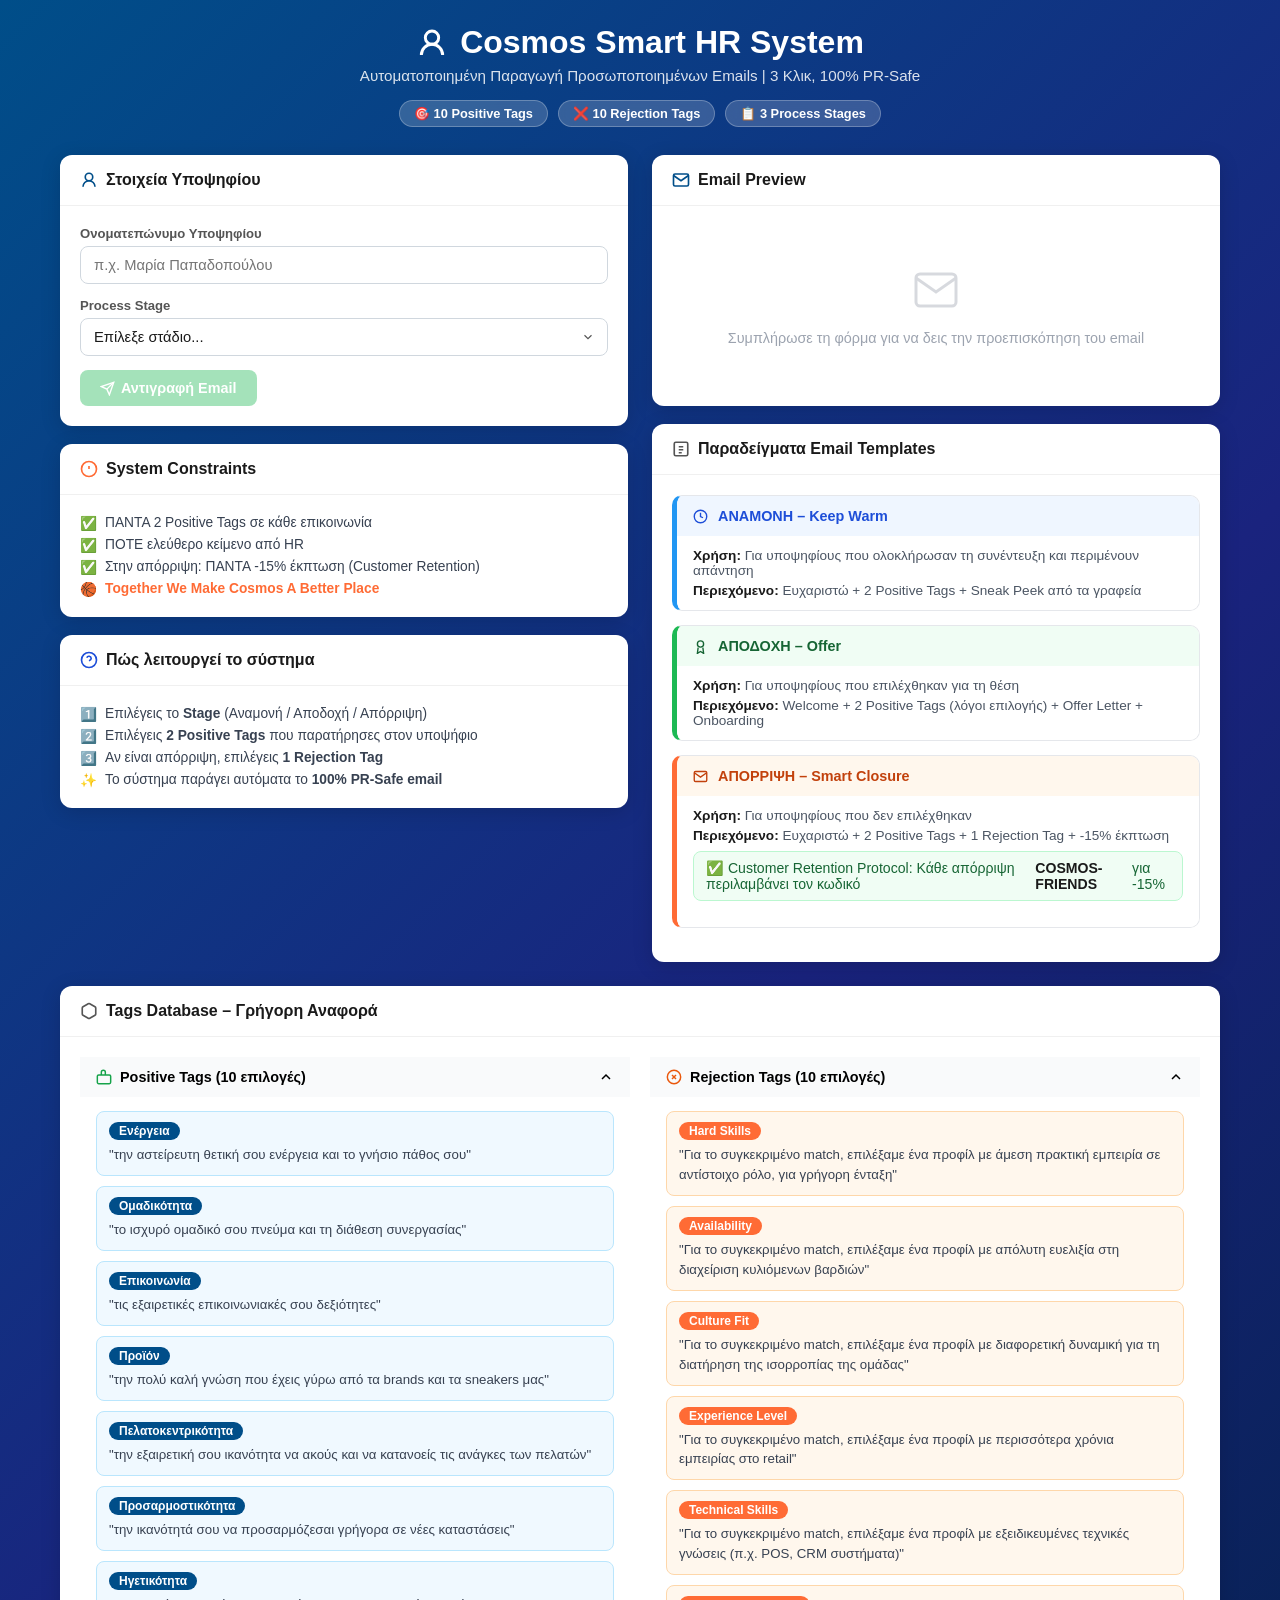
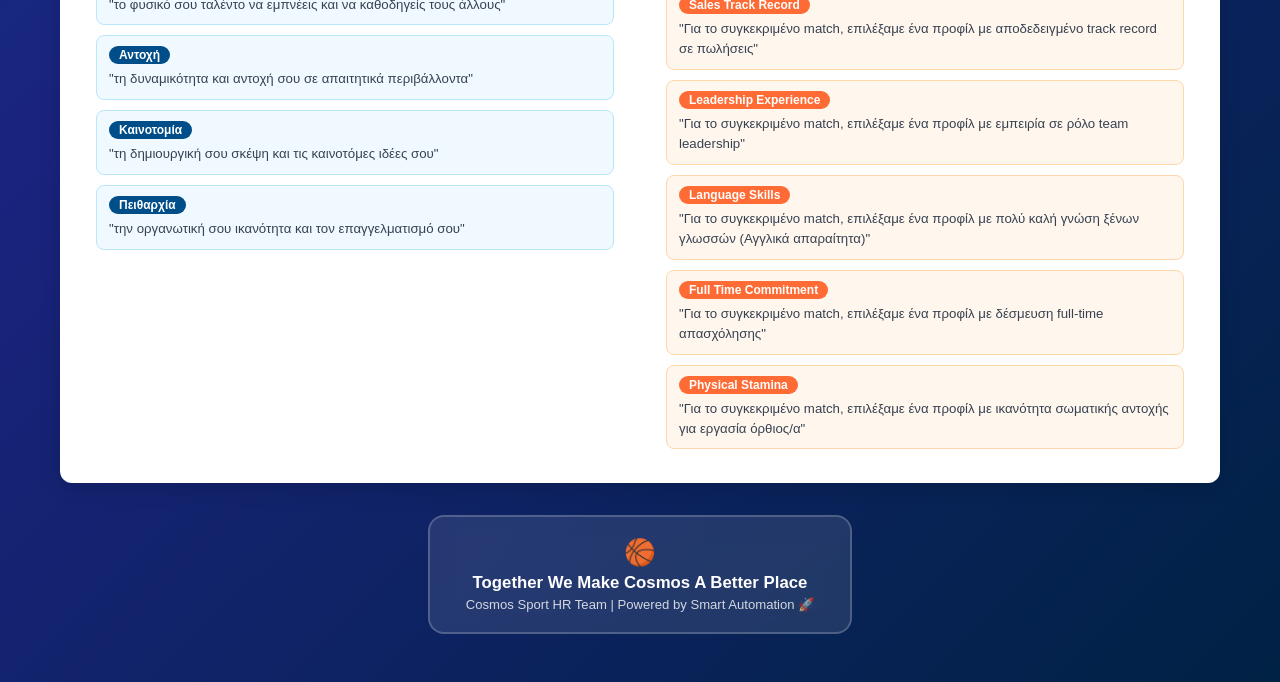
==== index.html @ 39ade9eb "initial commit of Personalized Candidate Emails." ====
<!DOCTYPE html>
<html lang="el">
<head>
  <meta charset="UTF-8" />
  <meta name="viewport" content="width=device-width, initial-scale=1.0" />
  <title>Cosmos Smart HR System – Personalized Candidate Emails</title>
  <style>
    *, *::before, *::after { box-sizing: border-box; margin: 0; padding: 0; }

    body {
      font-family: 'Segoe UI', Arial, sans-serif;
      min-height: 100vh;
      background: linear-gradient(135deg, #004E89 0%, #1a237e 50%, #002244 100%);
      color: #1a1a1a;
      padding: 24px 16px 48px;
    }

    /* ── Typography ── */
    h1  { font-size: 2rem;   font-weight: 700; color: #fff; }
    h2  { font-size: 1.15rem; font-weight: 600; }
    h3  { font-size: 1rem;    font-weight: 600; }

    /* ── Layout ── */
    .page-wrapper { max-width: 1160px; margin: 0 auto; }

    /* ── Header ── */
    .header {
      text-align: center;
      margin-bottom: 28px;
    }
    .header .subtitle {
      color: rgba(255,255,255,.85);
      font-size: .95rem;
      margin: 6px 0 16px;
    }
    .header-chips {
      display: flex;
      justify-content: center;
      gap: 10px;
      flex-wrap: wrap;
    }
    .chip {
      display: inline-flex;
      align-items: center;
      gap: 5px;
      padding: 5px 14px;
      border-radius: 999px;
      font-size: .8rem;
      font-weight: 600;
      backdrop-filter: blur(8px);
      background: rgba(255,255,255,.18);
      color: #fff;
      border: 1px solid rgba(255,255,255,.25);
    }

    /* ── Two-column grid ── */
    .grid-2 {
      display: grid;
      grid-template-columns: 1fr 1fr;
      gap: 24px;
      align-items: start;
    }
    @media (max-width: 860px) {
      .grid-2 { grid-template-columns: 1fr; }
    }

    /* ── Card ── */
    .card {
      background: #fff;
      border-radius: 12px;
      box-shadow: 0 4px 20px rgba(0,0,0,.15);
      overflow: hidden;
    }
    .card-header {
      padding: 16px 20px;
      border-bottom: 1px solid #f0f0f0;
      display: flex;
      align-items: center;
      gap: 8px;
      font-size: 1rem;
      font-weight: 600;
    }
    .card-body { padding: 20px; }

    /* ── Form controls ── */
    .form-group { margin-bottom: 14px; }
    .form-group label {
      display: block;
      font-size: .82rem;
      font-weight: 600;
      color: #555;
      margin-bottom: 5px;
    }
    .form-control {
      width: 100%;
      padding: 10px 13px;
      border: 1.5px solid #d0d7de;
      border-radius: 8px;
      font-size: .92rem;
      color: #1a1a1a;
      background: #fff;
      outline: none;
      transition: border-color .2s;
      appearance: none;
      -webkit-appearance: none;
    }
    .form-control:focus { border-color: #004E89; }
    select.form-control {
      background-image: url("data:image/svg+xml,%3Csvg xmlns='http://www.w3.org/2000/svg' width='14' height='14' viewBox='0 0 24 24' fill='none' stroke='%23555' stroke-width='2'%3E%3Cpolyline points='6 9 12 15 18 9'/%3E%3C/svg%3E");
      background-repeat: no-repeat;
      background-position: right 12px center;
      padding-right: 36px;
      cursor: pointer;
    }
    select.form-control option:disabled { color: #aaa; }

    /* ── Stage badges ── */
    .stage-badge {
      display: inline-block;
      padding: 3px 10px;
      border-radius: 999px;
      font-size: .75rem;
      font-weight: 700;
      margin-left: 8px;
      vertical-align: middle;
    }
    .stage-keep   { background: #dbeafe; color: #1d4ed8; }
    .stage-offer  { background: #dcfce7; color: #15803d; }
    .stage-reject { background: #ffedd5; color: #c2410c; }

    /* ── Alert ── */
    .alert {
      padding: 10px 14px;
      border-radius: 8px;
      font-size: .88rem;
      display: flex;
      align-items: center;
      gap: 8px;
      margin-bottom: 14px;
    }
    .alert-info    { background: #eff6ff; border: 1px solid #bfdbfe; color: #1e40af; }
    .alert-success { background: #f0fdf4; border: 1px solid #bbf7d0; color: #166534; }
    .alert-warning { background: #fff7ed; border: 1px solid #fed7aa; color: #9a3412; }

    /* ── Buttons ── */
    .btn {
      display: inline-flex;
      align-items: center;
      gap: 6px;
      padding: 10px 20px;
      border-radius: 8px;
      font-size: .9rem;
      font-weight: 600;
      border: none;
      cursor: pointer;
      transition: opacity .2s, transform .1s;
    }
    .btn:active { transform: scale(.97); }
    .btn-primary { background: #004E89; color: #fff; }
    .btn-primary:hover { background: #003d6b; }
    .btn-success { background: #1DB954; color: #fff; }
    .btn-success:hover { background: #1aaa4d; }
    .btn-outline {
      background: transparent;
      color: #004E89;
      border: 1.5px solid #004E89;
    }
    .btn-outline:hover { background: #eff6ff; }
    .btn-row { display: flex; gap: 10px; margin-top: 14px; flex-wrap: wrap; }
    .btn:disabled { opacity: .4; cursor: not-allowed; }

    /* ── Email Preview ── */
    .email-preview-box {
      background: #f9fafb;
      border: 1px solid #e5e7eb;
      border-radius: 10px;
      padding: 18px;
      font-size: .88rem;
      line-height: 1.65;
      white-space: pre-wrap;
      min-height: 200px;
    }
    .email-subject-row {
      display: flex;
      align-items: baseline;
      gap: 8px;
      margin-bottom: 12px;
      flex-wrap: wrap;
    }
    .email-subject-label {
      font-size: .75rem;
      font-weight: 700;
      color: #6b7280;
      text-transform: uppercase;
      letter-spacing: .5px;
    }
    .email-subject-text {
      font-weight: 700;
      color: #004E89;
      font-size: .95rem;
    }
    .email-body { color: #374151; }

    /* ── Placeholder state ── */
    .placeholder-box {
      text-align: center;
      padding: 40px 20px;
      color: #9ca3af;
    }
    .placeholder-box svg { margin-bottom: 12px; opacity: .4; }
    .placeholder-box p { font-size: .9rem; }

    /* ── Tags Reference ── */
    .accordion { border: 1px solid #e5e7eb; border-radius: 10px; overflow: hidden; margin-bottom: 12px; }
    .accordion-header {
      background: #f9fafb;
      padding: 12px 16px;
      cursor: pointer;
      display: flex;
      align-items: center;
      justify-content: space-between;
      font-weight: 600;
      font-size: .9rem;
      user-select: none;
      border: none;
      width: 100%;
      text-align: left;
      gap: 8px;
    }
    .accordion-header:hover { background: #f3f4f6; }
    .accordion-header .arrow {
      transition: transform .25s;
      flex-shrink: 0;
    }
    .accordion-header.open .arrow { transform: rotate(180deg); }
    .accordion-body { display: none; padding: 14px 16px; gap: 10px; flex-direction: column; }
    .accordion-body.open { display: flex; }

    .tag-item {
      padding: 10px 12px;
      border-radius: 8px;
      font-size: .83rem;
    }
    .tag-item-positive { background: #f0f9ff; border: 1px solid #bae6fd; }
    .tag-item-reject   { background: #fff7ed; border: 1px solid #fed7aa; }
    .tag-item .tag-label {
      display: inline-block;
      padding: 2px 10px;
      border-radius: 999px;
      font-size: .75rem;
      font-weight: 700;
      margin-bottom: 5px;
    }
    .tag-label-positive { background: #004E89; color: #fff; }
    .tag-label-reject   { background: #FF6B35; color: #fff; }
    .tag-item .tag-desc { color: #374151; line-height: 1.5; }

    /* ── Examples ── */
    .example-card {
      border-radius: 10px;
      overflow: hidden;
      margin-bottom: 14px;
      border: 1px solid #e5e7eb;
    }
    .example-card-header {
      padding: 12px 16px;
      display: flex;
      align-items: center;
      gap: 10px;
      font-weight: 600;
      font-size: .9rem;
    }
    .ex-keep   { border-left: 5px solid #2196F3; }
    .ex-offer  { border-left: 5px solid #1DB954; }
    .ex-reject { border-left: 5px solid #FF6B35; }
    .ex-keep .example-card-header   { background: #eff6ff; color: #1d4ed8; }
    .ex-offer .example-card-header  { background: #f0fdf4; color: #166534; }
    .ex-reject .example-card-header { background: #fff7ed; color: #c2410c; }
    .example-card-body { padding: 12px 16px; font-size: .85rem; color: #4b5563; background: #fff; }
    .example-card-body strong { color: #1a1a1a; }

    /* ── Footer ── */
    .footer {
      text-align: center;
      margin-top: 32px;
    }
    .footer-inner {
      display: inline-block;
      background: rgba(255,255,255,.1);
      backdrop-filter: blur(10px);
      border: 2px solid rgba(255,255,255,.2);
      border-radius: 16px;
      padding: 20px 36px;
      color: #fff;
    }
    .footer-inner h3 { font-size: 1.05rem; margin: 6px 0 4px; }
    .footer-inner p  { font-size: .82rem; color: rgba(255,255,255,.8); }

    /* ── System constraints panel ── */
    .constraints-list { list-style: none; display: flex; flex-direction: column; gap: 6px; }
    .constraints-list li { font-size: .86rem; color: #374151; display: flex; gap: 8px; }
    .constraints-list li span:first-child { flex-shrink: 0; }

    /* ── Toast ── */
    #toast {
      position: fixed;
      bottom: 24px;
      right: 24px;
      background: #1a1a1a;
      color: #fff;
      padding: 12px 20px;
      border-radius: 10px;
      font-size: .88rem;
      box-shadow: 0 6px 24px rgba(0,0,0,.25);
      z-index: 9999;
      transform: translateY(80px);
      opacity: 0;
      transition: transform .3s, opacity .3s;
      max-width: 320px;
    }
    #toast.show { transform: translateY(0); opacity: 1; }
    #toast .toast-title { font-weight: 700; margin-bottom: 2px; }
    #toast .toast-desc  { font-size: .82rem; opacity: .8; }
    #toast.success { background: #166534; }
    #toast.info    { background: #1e40af; }

    /* ── Icon helper ── */
    .icon { display: inline-flex; align-items: center; }
  </style>
</head>
<body>

<div class="page-wrapper">

  <!-- ═══ HEADER ═══ -->
  <div class="header">
    <div style="display:flex;align-items:center;justify-content:center;gap:12px;margin-bottom:6px;">
      <svg width="32" height="32" viewBox="0 0 24 24" fill="none" stroke="#fff" stroke-width="2.2">
        <circle cx="12" cy="8" r="5"/><path d="M20 21a8 8 0 0 0-16 0"/>
      </svg>
      <h1>Cosmos Smart HR System</h1>
    </div>
    <p class="subtitle">Αυτοματοποιημένη Παραγωγή Προσωποποιημένων Emails | 3 Κλικ, 100% PR-Safe</p>
    <div class="header-chips">
      <span class="chip" id="chip-positive">🎯 10 Positive Tags</span>
      <span class="chip" id="chip-rejection">❌ 10 Rejection Tags</span>
      <span class="chip">📋 3 Process Stages</span>
    </div>
  </div>

  <!-- ═══ MAIN GRID ═══ -->
  <div class="grid-2" style="margin-bottom:24px;">

    <!-- LEFT COL: FORM -->
    <div>

      <!-- Στοιχεία Υποψηφίου -->
      <div class="card" style="margin-bottom:18px;">
        <div class="card-header">
          <svg width="18" height="18" viewBox="0 0 24 24" fill="none" stroke="#004E89" stroke-width="2.2"><circle cx="12" cy="8" r="5"/><path d="M20 21a8 8 0 0 0-16 0"/></svg>
          Στοιχεία Υποψηφίου
        </div>
        <div class="card-body">

          <div class="form-group">
            <label for="candidateName">Ονοματεπώνυμο Υποψηφίου</label>
            <input id="candidateName" class="form-control" type="text" placeholder="π.χ. Μαρία Παπαδοπούλου" oninput="update()" />
          </div>

          <div class="form-group">
            <label for="processStage">Process Stage</label>
            <select id="processStage" class="form-control" onchange="update()">
              <option value="" disabled selected>Επίλεξε στάδιο...</option>
              <option value="keep_warm">🕐 Αναμονή – Keep Warm</option>
              <option value="offer">🏆 Αποδοχή – Offer</option>
              <option value="rejection">📧 Απόρριψη – Smart Closure</option>
            </select>
          </div>

          <!-- Tags area (shown after stage selected) -->
          <div id="tagsSection" style="display:none;">
            <div class="alert alert-info" id="tagsInfo">
              <svg width="16" height="16" viewBox="0 0 24 24" fill="none" stroke="currentColor" stroke-width="2"><circle cx="12" cy="12" r="10"/><line x1="12" y1="8" x2="12" y2="12"/><line x1="12" y1="16" x2="12.01" y2="16"/></svg>
              <span id="tagsInfoText">Επίλεξε 2 Positive Tags</span>
            </div>

            <div class="form-group">
              <label for="positiveTag1">Positive Tag #1</label>
              <select id="positiveTag1" class="form-control" onchange="update()">
                <option value="" disabled selected>Επίλεξε tag...</option>
              </select>
              <div id="pt1desc" style="font-size:.78rem;color:#004E89;margin-top:4px;padding-left:4px;min-height:18px;font-style:italic;"></div>
            </div>

            <div class="form-group">
              <label for="positiveTag2">Positive Tag #2</label>
              <select id="positiveTag2" class="form-control" onchange="update()">
                <option value="" disabled selected>Επίλεξε tag...</option>
              </select>
              <div id="pt2desc" style="font-size:.78rem;color:#004E89;margin-top:4px;padding-left:4px;min-height:18px;font-style:italic;"></div>
            </div>

            <!-- Rejection tag (only for rejection stage) -->
            <div id="rejectionTagGroup" style="display:none;" class="form-group">
              <label for="rejectionTag">Rejection Tag</label>
              <select id="rejectionTag" class="form-control" onchange="update()">
                <option value="" disabled selected>Επίλεξε λόγο...</option>
              </select>
              <div id="rtdesc" style="font-size:.78rem;color:#FF6B35;margin-top:4px;padding-left:4px;min-height:18px;font-style:italic;"></div>
            </div>
          </div>

          <!-- Validation alert -->
          <div id="validAlert" style="display:none;" class="alert alert-success">
            <svg width="16" height="16" viewBox="0 0 24 24" fill="none" stroke="currentColor" stroke-width="2.5"><polyline points="20 6 9 17 4 12"/></svg>
            Όλα τα πεδία έτοιμα! Το email σου είναι 100% PR-Safe 🎯
          </div>

          <!-- Buttons -->
          <div class="btn-row">
            <button id="btnCopy" class="btn btn-success" onclick="copyEmail()" disabled>
              <svg width="15" height="15" viewBox="0 0 24 24" fill="none" stroke="currentColor" stroke-width="2.2"><line x1="22" y1="2" x2="11" y2="13"/><polygon points="22 2 15 22 11 13 2 9 22 2"/></svg>
              Αντιγραφή Email
            </button>
            <button id="btnReset" class="btn btn-outline" onclick="resetForm()" style="display:none;">
              <svg width="15" height="15" viewBox="0 0 24 24" fill="none" stroke="currentColor" stroke-width="2.2"><polyline points="1 4 1 10 7 10"/><path d="M3.51 15a9 9 0 1 0 .49-4.17"/></svg>
              Reset
            </button>
          </div>
        </div>
      </div>

      <!-- System Constraints -->
      <div class="card" style="margin-bottom:18px;">
        <div class="card-header">
          <svg width="18" height="18" viewBox="0 0 24 24" fill="none" stroke="#FF6B35" stroke-width="2.2"><circle cx="12" cy="12" r="10"/><line x1="12" y1="8" x2="12" y2="12"/><line x1="12" y1="16" x2="12.01" y2="16"/></svg>
          System Constraints
        </div>
        <div class="card-body">
          <ul class="constraints-list">
            <li><span>✅</span><span>ΠΑΝΤΑ 2 Positive Tags σε κάθε επικοινωνία</span></li>
            <li><span>✅</span><span>ΠΟΤΕ ελεύθερο κείμενο από HR</span></li>
            <li><span>✅</span><span>Στην απόρριψη: ΠΑΝΤΑ -15% έκπτωση (Customer Retention)</span></li>
            <li><span style="color:#FF6B35;font-weight:700;">🏀</span><span style="color:#FF6B35;font-weight:600;">Together We Make Cosmos A Better Place</span></li>
          </ul>
        </div>
      </div>

      <!-- How it works -->
      <div class="card">
        <div class="card-header">
          <svg width="18" height="18" viewBox="0 0 24 24" fill="none" stroke="#1d4ed8" stroke-width="2.2"><path d="M9.09 9a3 3 0 0 1 5.83 1c0 2-3 3-3 3"/><circle cx="12" cy="12" r="10"/><line x1="12" y1="17" x2="12.01" y2="17"/></svg>
          Πώς λειτουργεί το σύστημα
        </div>
        <div class="card-body">
          <ul class="constraints-list">
            <li><span>1️⃣</span><span>Επιλέγεις το <strong>Stage</strong> (Αναμονή / Αποδοχή / Απόρριψη)</span></li>
            <li><span>2️⃣</span><span>Επιλέγεις <strong>2 Positive Tags</strong> που παρατήρησες στον υποψήφιο</span></li>
            <li><span>3️⃣</span><span>Αν είναι απόρριψη, επιλέγεις <strong>1 Rejection Tag</strong></span></li>
            <li><span>✨</span><span>Το σύστημα παράγει αυτόματα το <strong>100% PR-Safe email</strong></span></li>
          </ul>
        </div>
      </div>
    </div>

    <!-- RIGHT COL: EMAIL PREVIEW -->
    <div>
      <div class="card" style="margin-bottom:18px;">
        <div class="card-header">
          <svg width="18" height="18" viewBox="0 0 24 24" fill="none" stroke="#004E89" stroke-width="2.2"><path d="M4 4h16c1.1 0 2 .9 2 2v12c0 1.1-.9 2-2 2H4c-1.1 0-2-.9-2-2V6c0-1.1.9-2 2-2z"/><polyline points="22,6 12,13 2,6"/></svg>
          Email Preview
        </div>
        <div class="card-body">
          <!-- Placeholder -->
          <div id="emailPlaceholder" class="placeholder-box">
            <svg width="48" height="48" viewBox="0 0 24 24" fill="none" stroke="currentColor" stroke-width="1.5"><path d="M4 4h16c1.1 0 2 .9 2 2v12c0 1.1-.9 2-2 2H4c-1.1 0-2-.9-2-2V6c0-1.1.9-2 2-2z"/><polyline points="22,6 12,13 2,6"/></svg>
            <p>Συμπλήρωσε τη φόρμα για να δεις την προεπισκόπηση του email</p>
          </div>
          <!-- Preview -->
          <div id="emailPreview" style="display:none;">
            <div class="email-subject-row">
              <span class="email-subject-label">Subject:</span>
              <span id="emailSubject" class="email-subject-text"></span>
            </div>
            <div class="email-preview-box email-body" id="emailBody"></div>
          </div>
        </div>
      </div>

      <!-- Examples Section -->
      <div class="card">
        <div class="card-header">
          <svg width="18" height="18" viewBox="0 0 24 24" fill="none" stroke="#555" stroke-width="2.2"><rect x="3" y="3" width="18" height="18" rx="2"/><line x1="9" y1="9" x2="15" y2="9"/><line x1="9" y1="13" x2="15" y2="13"/><line x1="9" y1="17" x2="13" y2="17"/></svg>
          Παραδείγματα Email Templates
        </div>
        <div class="card-body">
          <div class="example-card ex-keep">
            <div class="example-card-header">
              <svg width="15" height="15" viewBox="0 0 24 24" fill="none" stroke="currentColor" stroke-width="2.2"><circle cx="12" cy="12" r="10"/><polyline points="12 6 12 12 16 14"/></svg>
              ΑΝΑΜΟΝΗ – Keep Warm
            </div>
            <div class="example-card-body">
              <p><strong>Χρήση:</strong> Για υποψηφίους που ολοκλήρωσαν τη συνέντευξη και περιμένουν απάντηση</p>
              <p style="margin-top:5px;"><strong>Περιεχόμενο:</strong> Ευχαριστώ + 2 Positive Tags + Sneak Peek από τα γραφεία</p>
            </div>
          </div>
          <div class="example-card ex-offer">
            <div class="example-card-header">
              <svg width="15" height="15" viewBox="0 0 24 24" fill="none" stroke="currentColor" stroke-width="2.2"><circle cx="12" cy="8" r="5"/><polyline points="8.21 13.89 7 23 12 20 17 23 15.79 13.88"/></svg>
              ΑΠΟΔΟΧΗ – Offer
            </div>
            <div class="example-card-body">
              <p><strong>Χρήση:</strong> Για υποψηφίους που επιλέχθηκαν για τη θέση</p>
              <p style="margin-top:5px;"><strong>Περιεχόμενο:</strong> Welcome + 2 Positive Tags (λόγοι επιλογής) + Offer Letter + Onboarding</p>
            </div>
          </div>
          <div class="example-card ex-reject">
            <div class="example-card-header">
              <svg width="15" height="15" viewBox="0 0 24 24" fill="none" stroke="currentColor" stroke-width="2.2"><path d="M4 4h16c1.1 0 2 .9 2 2v12c0 1.1-.9 2-2 2H4c-1.1 0-2-.9-2-2V6c0-1.1.9-2 2-2z"/><polyline points="22,6 12,13 2,6"/></svg>
              ΑΠΟΡΡΙΨΗ – Smart Closure
            </div>
            <div class="example-card-body">
              <p><strong>Χρήση:</strong> Για υποψηφίους που δεν επιλέχθηκαν</p>
              <p style="margin-top:5px;"><strong>Περιεχόμενο:</strong> Ευχαριστώ + 2 Positive Tags + 1 Rejection Tag + -15% έκπτωση</p>
              <div class="alert alert-success" style="margin-top:8px;padding:8px 12px;">
                ✅ Customer Retention Protocol: Κάθε απόρριψη περιλαμβάνει τον κωδικό <strong>COSMOS-FRIENDS</strong> για -15%
              </div>
            </div>
          </div>
        </div>
      </div>
    </div>
  </div>

  <!-- ═══ TAGS DATABASE (full width) ═══ -->
  <div class="card" style="margin-bottom:24px;">
    <div class="card-header">
      <svg width="18" height="18" viewBox="0 0 24 24" fill="none" stroke="#555" stroke-width="2.2"><path d="M21 16V8a2 2 0 0 0-1-1.73l-7-4a2 2 0 0 0-2 0l-7 4A2 2 0 0 0 3 8v8a2 2 0 0 0 1 1.73l7 4a2 2 0 0 0 2 0l7-4A2 2 0 0 0 21 16z"/></svg>
      Tags Database – Γρήγορη Αναφορά
    </div>
    <div class="card-body" style="display:grid;grid-template-columns:1fr 1fr;gap:20px;">
      <!-- Positive Tags accordion -->
      <div>
        <button class="accordion-header open" onclick="toggleAccordion(this)">
          <span style="display:flex;align-items:center;gap:8px;">
            <svg width="16" height="16" viewBox="0 0 24 24" fill="none" stroke="#16a34a" stroke-width="2.2"><path d="M14 9V5a3 3 0 0 0-6 0v4"/><rect x="2" y="9" width="20" height="13" rx="2"/></svg>
            Positive Tags (10 επιλογές)
          </span>
          <svg class="arrow" width="16" height="16" viewBox="0 0 24 24" fill="none" stroke="currentColor" stroke-width="2.2"><polyline points="6 9 12 15 18 9"/></svg>
        </button>
        <div class="accordion-body open" id="posTagsBody"></div>
      </div>
      <!-- Rejection Tags accordion -->
      <div>
        <button class="accordion-header open" onclick="toggleAccordion(this)">
          <span style="display:flex;align-items:center;gap:8px;">
            <svg width="16" height="16" viewBox="0 0 24 24" fill="none" stroke="#ea580c" stroke-width="2.2"><circle cx="12" cy="12" r="10"/><line x1="15" y1="9" x2="9" y2="15"/><line x1="9" y1="9" x2="15" y2="15"/></svg>
            Rejection Tags (10 επιλογές)
          </span>
          <svg class="arrow" width="16" height="16" viewBox="0 0 24 24" fill="none" stroke="currentColor" stroke-width="2.2"><polyline points="6 9 12 15 18 9"/></svg>
        </button>
        <div class="accordion-body open" id="rejTagsBody"></div>
      </div>
    </div>
  </div>

  <!-- ═══ FOOTER ═══ -->
  <div class="footer">
    <div class="footer-inner">
      <div style="font-size:1.6rem;margin-bottom:4px;">🏀</div>
      <h3>Together We Make Cosmos A Better Place</h3>
      <p>Cosmos Sport HR Team | Powered by Smart Automation 🚀</p>
    </div>
  </div>

</div>

<!-- Toast -->
<div id="toast">
  <div class="toast-title" id="toastTitle"></div>
  <div class="toast-desc"  id="toastDesc"></div>
</div>

<script>
// ═══════════════════════════════════════════════════
//  DATA
// ═══════════════════════════════════════════════════
const POSITIVE_TAGS = {
  'Ενέργεια':           'την αστείρευτη θετική σου ενέργεια και το γνήσιο πάθος σου',
  'Ομαδικότητα':        'το ισχυρό ομαδικό σου πνεύμα και τη διάθεση συνεργασίας',
  'Επικοινωνία':        'τις εξαιρετικές επικοινωνιακές σου δεξιότητες',
  'Προϊόν':             'την πολύ καλή γνώση που έχεις γύρω από τα brands και τα sneakers μας',
  'Πελατοκεντρικότητα': 'την εξαιρετική σου ικανότητα να ακούς και να κατανοείς τις ανάγκες των πελατών',
  'Προσαρμοστικότητα':  'την ικανότητά σου να προσαρμόζεσαι γρήγορα σε νέες καταστάσεις',
  'Ηγετικότητα':        'το φυσικό σου ταλέντο να εμπνέεις και να καθοδηγείς τους άλλους',
  'Αντοχή':             'τη δυναμικότητα και αντοχή σου σε απαιτητικά περιβάλλοντα',
  'Καινοτομία':         'τη δημιουργική σου σκέψη και τις καινοτόμες ιδέες σου',
  'Πειθαρχία':          'την οργανωτική σου ικανότητα και τον επαγγελματισμό σου',
};

const REJECTION_TAGS = {
  'Hard Skills':             'ένα προφίλ με άμεση πρακτική εμπειρία σε αντίστοιχο ρόλο, για γρήγορη ένταξη',
  'Availability':            'ένα προφίλ με απόλυτη ευελιξία στη διαχείριση κυλιόμενων βαρδιών',
  'Culture Fit':             'ένα προφίλ με διαφορετική δυναμική για τη διατήρηση της ισορροπίας της ομάδας',
  'Experience Level':        'ένα προφίλ με περισσότερα χρόνια εμπειρίας στο retail',
  'Technical Skills':        'ένα προφίλ με εξειδικευμένες τεχνικές γνώσεις (π.χ. POS, CRM συστήματα)',
  'Sales Track Record':      'ένα προφίλ με αποδεδειγμένο track record σε πωλήσεις',
  'Leadership Experience':   'ένα προφίλ με εμπειρία σε ρόλο team leadership',
  'Language Skills':         'ένα προφίλ με πολύ καλή γνώση ξένων γλωσσών (Αγγλικά απαραίτητα)',
  'Full Time Commitment':    'ένα προφίλ με δέσμευση full-time απασχόλησης',
  'Physical Stamina':        'ένα προφίλ με ικανότητα σωματικής αντοχής για εργασία όρθιος/α',
};

// ═══════════════════════════════════════════════════
//  EMAIL TEMPLATES
// ═══════════════════════════════════════════════════
function generateEmail(data) {
  const { name, stage, pt1, pt2, rt } = data;
  const d1 = POSITIVE_TAGS[pt1] || '';
  const d2 = POSITIVE_TAGS[pt2] || '';
  const rd = REJECTION_TAGS[rt]  || '';

  if (stage === 'keep_warm') {
    return {
      subject: `Cosmos Sport | Ευχαριστούμε για τη συνέντευξη, ${name}! 🏀`,
      body:
`Αγαπητέ/ή ${name},

Θέλαμε να σου μεταφέρουμε πόσο χαρήκαμε που σε γνωρίσαμε!

Κατά τη διάρκεια της διαδικασίας, εκτιμήσαμε ιδιαίτερα:
• ${d1}
• ${d2}

Η διαδικασία αξιολόγησης βρίσκεται σε εξέλιξη και θα επικοινωνήσουμε μαζί σου σύντομα με τα αποτελέσματα.

Στο μεταξύ, μπορείς να μας ακολουθείς στα social media για ένα sneak peek από τη ζωή στο Cosmos Sport! 👟

Σε ευχαριστούμε για τον χρόνο σου και το ενδιαφέρον σου για την ομάδα μας.

🏀 Together We Make Cosmos A Better Place
Cosmos Sport HR Team`
    };
  }

  if (stage === 'offer') {
    return {
      subject: `Cosmos Sport | Welcome to the Team, ${name}! 🎉`,
      body:
`Αγαπητέ/ή ${name},

Χαρούμαστε πολύ να σου ανακοινώσουμε ότι επιλέχθηκες για να γίνεις μέλος της ομάδας του Cosmos Sport! 🏆

Σε επιλέξαμε γιατί εκτιμήσαμε:
• ${d1}
• ${d2}

Αυτές οι ιδιότητες είναι ακριβώς αυτό που χρειαζόμαστε στην ομάδα μας!

📋 ΕΠΟΜΕΝΑ ΒΗΜΑΤΑ:
Θα λάβεις σύντομα επίσημη επιστολή προσφοράς (Offer Letter) με όλες τις λεπτομέρειες της θέσης, αποδοχών και έναρξης εργασίας.

Ανυπομονούμε να σε υποδεχθούμε στην οικογένεια του Cosmos Sport!

🏀 Together We Make Cosmos A Better Place
Cosmos Sport HR Team`
    };
  }

  if (stage === 'rejection') {
    return {
      subject: `Cosmos Sport | Αποτέλεσμα Αξιολόγησης – ${name}`,
      body:
`Αγαπητέ/ή ${name},

Σε ευχαριστούμε πολύ για τον χρόνο σου και το ενδιαφέρον σου για τη θέση στο Cosmos Sport.

Κατά τη διάρκεια της διαδικασίας, εκτιμήσαμε ιδιαίτερα:
• ${d1}
• ${d2}

Μετά από προσεκτική αξιολόγηση, αποφασίσαμε να προχωρήσουμε με ${rd}.

Η απόφαση αυτή δεν αντικατοπτρίζει αρνητική εκτίμηση για εσένα ως άτομο – τα ταλέντα σου είναι πραγματικά.

🎁 ΩΣ ΕΝΔΕΙΞΗ ΕΚΤΙΜΗΣΗΣ:
Σου προσφέρουμε έκπτωση -15% σε ολόκληρη την online συλλογή μας!
Χρησιμοποίησε τον κωδικό: COSMOS-FRIENDS

Ελπίζουμε να σε δούμε ως πελάτη μας και σου ευχόμαστε κάθε επιτυχία στη σταδιοδρομία σου.

🏀 Together We Make Cosmos A Better Place
Cosmos Sport HR Team`
    };
  }

  return null;
}

// ═══════════════════════════════════════════════════
//  INIT – populate selects & tag database
// ═══════════════════════════════════════════════════
(function init() {
  const pt1 = document.getElementById('positiveTag1');
  const pt2 = document.getElementById('positiveTag2');
  const rt  = document.getElementById('rejectionTag');

  Object.keys(POSITIVE_TAGS).forEach(tag => {
    [pt1, pt2].forEach(sel => {
      const opt = document.createElement('option');
      opt.value = tag; opt.textContent = tag;
      sel.appendChild(opt);
    });
  });

  Object.keys(REJECTION_TAGS).forEach(tag => {
    const opt = document.createElement('option');
    opt.value = tag; opt.textContent = tag;
    rt.appendChild(opt);
  });

  // Build tags database panels
  const posBody = document.getElementById('posTagsBody');
  Object.entries(POSITIVE_TAGS).forEach(([tag, desc]) => {
    posBody.innerHTML += `
      <div class="tag-item tag-item-positive">
        <span class="tag-label tag-label-positive">${tag}</span>
        <div class="tag-desc">"${desc}"</div>
      </div>`;
  });

  const rejBody = document.getElementById('rejTagsBody');
  Object.entries(REJECTION_TAGS).forEach(([tag, desc]) => {
    rejBody.innerHTML += `
      <div class="tag-item tag-item-reject">
        <span class="tag-label tag-label-reject">${tag}</span>
        <div class="tag-desc">"Για το συγκεκριμένο match, επιλέξαμε ${desc}"</div>
      </div>`;
  });
})();

// ═══════════════════════════════════════════════════
//  REACTIVE UPDATE
// ═══════════════════════════════════════════════════
function update() {
  const name   = document.getElementById('candidateName').value.trim();
  const stage  = document.getElementById('processStage').value;
  const pt1val = document.getElementById('positiveTag1').value;
  const pt2val = document.getElementById('positiveTag2').value;
  const rtval  = document.getElementById('rejectionTag').value;

  // Show / hide tags section
  const tagsSection = document.getElementById('tagsSection');
  const rejGroup    = document.getElementById('rejectionTagGroup');
  const tagsInfo    = document.getElementById('tagsInfoText');

  if (stage) {
    tagsSection.style.display = 'block';
    if (stage === 'rejection') {
      rejGroup.style.display   = 'block';
      tagsInfo.textContent     = 'Επίλεξε 2 Positive Tags + 1 Rejection Tag';
    } else {
      rejGroup.style.display   = 'none';
      tagsInfo.textContent     = 'Επίλεξε 2 Positive Tags';
    }
  } else {
    tagsSection.style.display = 'none';
  }

  // Show descriptions under each tag select
  document.getElementById('pt1desc').textContent = pt1val ? `"${POSITIVE_TAGS[pt1val]}"` : '';
  document.getElementById('pt2desc').textContent = pt2val ? `"${POSITIVE_TAGS[pt2val]}"` : '';
  document.getElementById('rtdesc').textContent  = rtval
    ? `"Για το συγκεκριμένο match, επιλέξαμε ${REJECTION_TAGS[rtval]}"`
    : '';

  // Validation
  const isValid = name && stage && pt1val && pt2val &&
                  (stage !== 'rejection' || rtval) &&
                  pt1val !== pt2val;

  const validAlert = document.getElementById('validAlert');
  validAlert.style.display = isValid ? 'flex' : 'none';

  const btnCopy  = document.getElementById('btnCopy');
  const btnReset = document.getElementById('btnReset');
  btnCopy.disabled = !isValid;

  const hasAnyInput = name || stage || pt1val || pt2val;
  btnReset.style.display = hasAnyInput ? 'inline-flex' : 'none';

  // Generate preview
  const placeholder = document.getElementById('emailPlaceholder');
  const preview     = document.getElementById('emailPreview');

  if (name && stage && pt1val && pt2val) {
    const email = generateEmail({ name, stage, pt1: pt1val, pt2: pt2val, rt: rtval });
    if (email) {
      placeholder.style.display = 'none';
      preview.style.display     = 'block';
      document.getElementById('emailSubject').textContent = email.subject;
      document.getElementById('emailBody').textContent    = email.body;
    }
  } else {
    placeholder.style.display = 'block';
    preview.style.display     = 'none';
  }
}

// ═══════════════════════════════════════════════════
//  COPY
// ═══════════════════════════════════════════════════
function copyEmail() {
  const name  = document.getElementById('candidateName').value.trim();
  const stage = document.getElementById('processStage').value;
  const pt1   = document.getElementById('positiveTag1').value;
  const pt2   = document.getElementById('positiveTag2').value;
  const rt    = document.getElementById('rejectionTag').value;

  const email = generateEmail({ name, stage, pt1, pt2, rt });
  if (!email) return;

  const text = `Subject: ${email.subject}\n\n${email.body}`;
  navigator.clipboard.writeText(text).then(() => {
    showToast('success', 'Email αντιγράφηκε στο clipboard! 📧', `Ready για αποστολή στον/στην ${name}`);
  }).catch(() => {
    // fallback
    const ta = document.createElement('textarea');
    ta.value = text;
    document.body.appendChild(ta);
    ta.select();
    document.execCommand('copy');
    document.body.removeChild(ta);
    showToast('success', 'Email αντιγράφηκε! 📧', `Ready για αποστολή στον/στην ${name}`);
  });
}

// ═══════════════════════════════════════════════════
//  RESET
// ═══════════════════════════════════════════════════
function resetForm() {
  document.getElementById('candidateName').value = '';
  document.getElementById('processStage').value  = '';
  document.getElementById('positiveTag1').value  = '';
  document.getElementById('positiveTag2').value  = '';
  document.getElementById('rejectionTag').value  = '';
  update();
  showToast('info', 'Φόρμα καθαρίστηκε', 'Έτοιμος/η για νέο υποψήφιο!');
}

// ═══════════════════════════════════════════════════
//  TOAST
// ═══════════════════════════════════════════════════
let toastTimer;
function showToast(type, title, desc) {
  const el = document.getElementById('toast');
  el.className = type;
  document.getElementById('toastTitle').textContent = title;
  document.getElementById('toastDesc').textContent  = desc || '';
  el.classList.add('show');
  clearTimeout(toastTimer);
  toastTimer = setTimeout(() => el.classList.remove('show'), 3200);
}

// ═══════════════════════════════════════════════════
//  ACCORDION
// ═══════════════════════════════════════════════════
function toggleAccordion(btn) {
  btn.classList.toggle('open');
  const body = btn.nextElementSibling;
  body.classList.toggle('open');
}
</script>
</body>
</html>
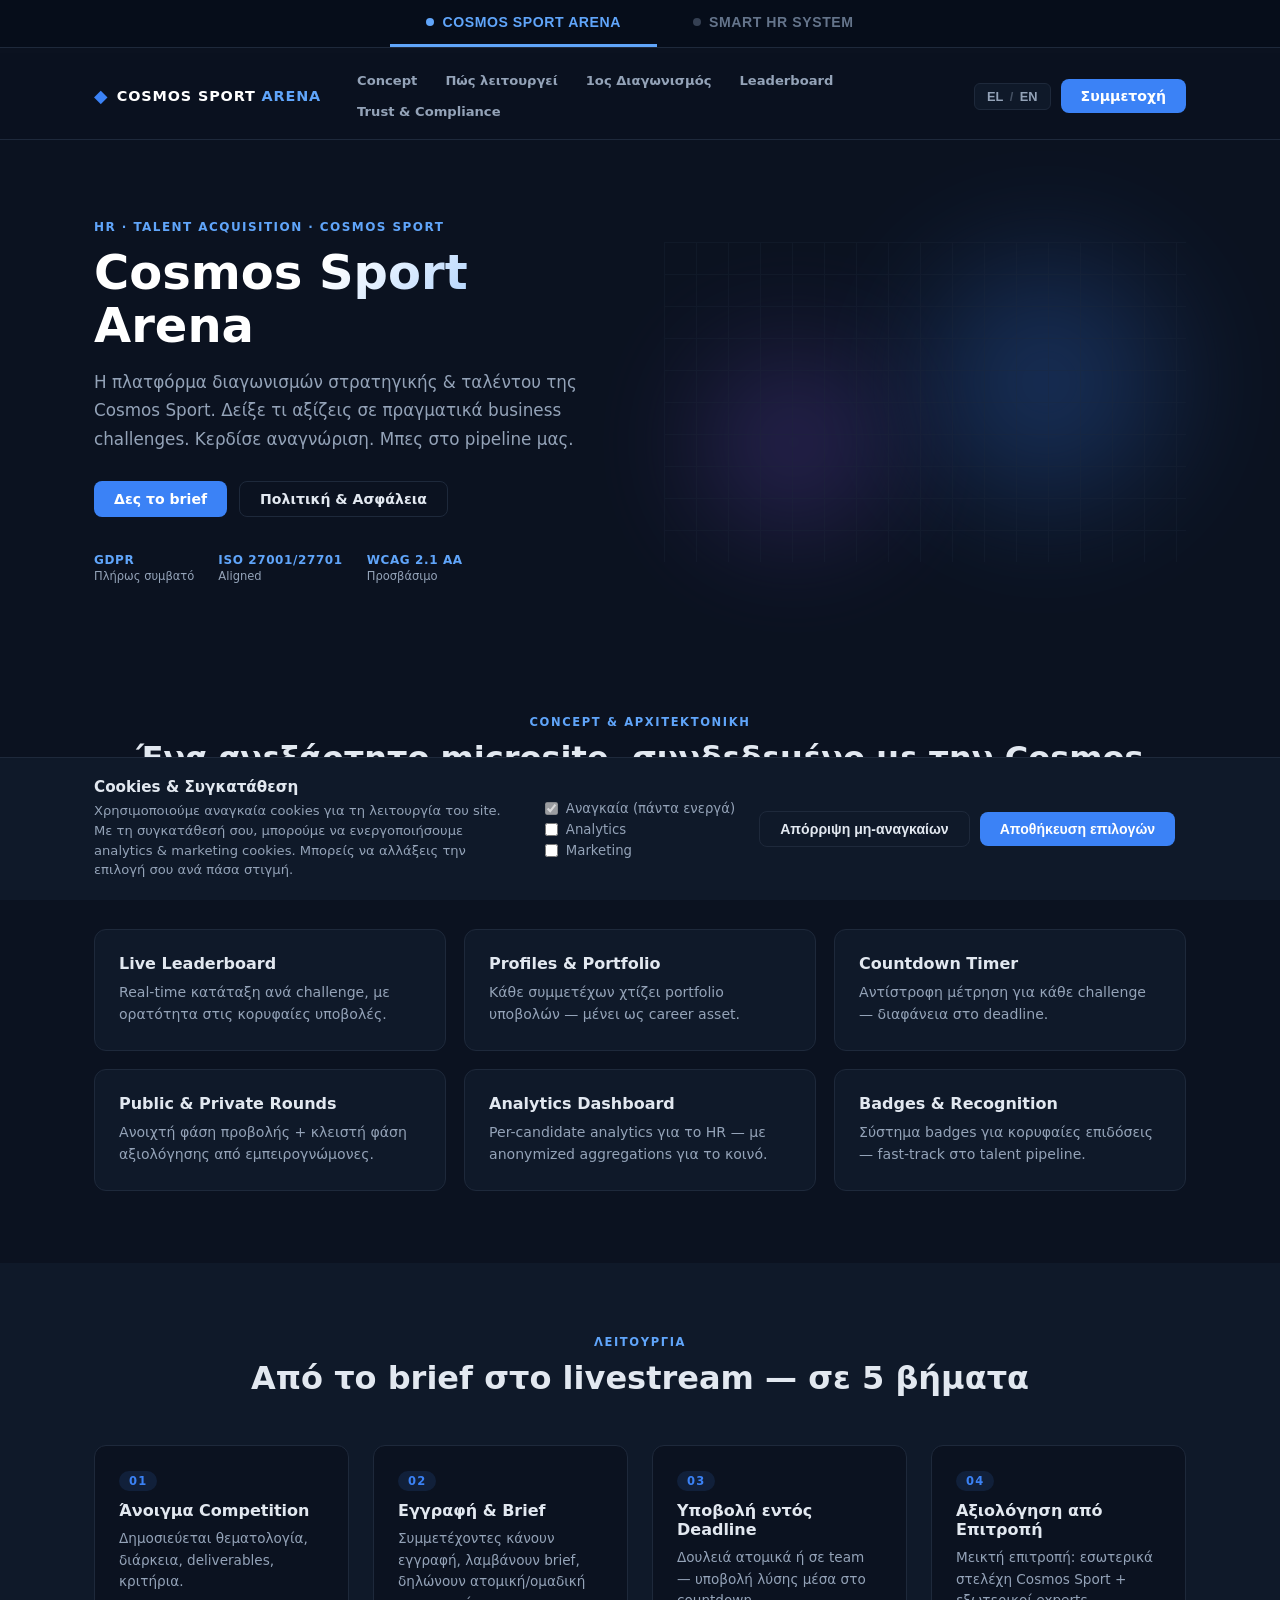
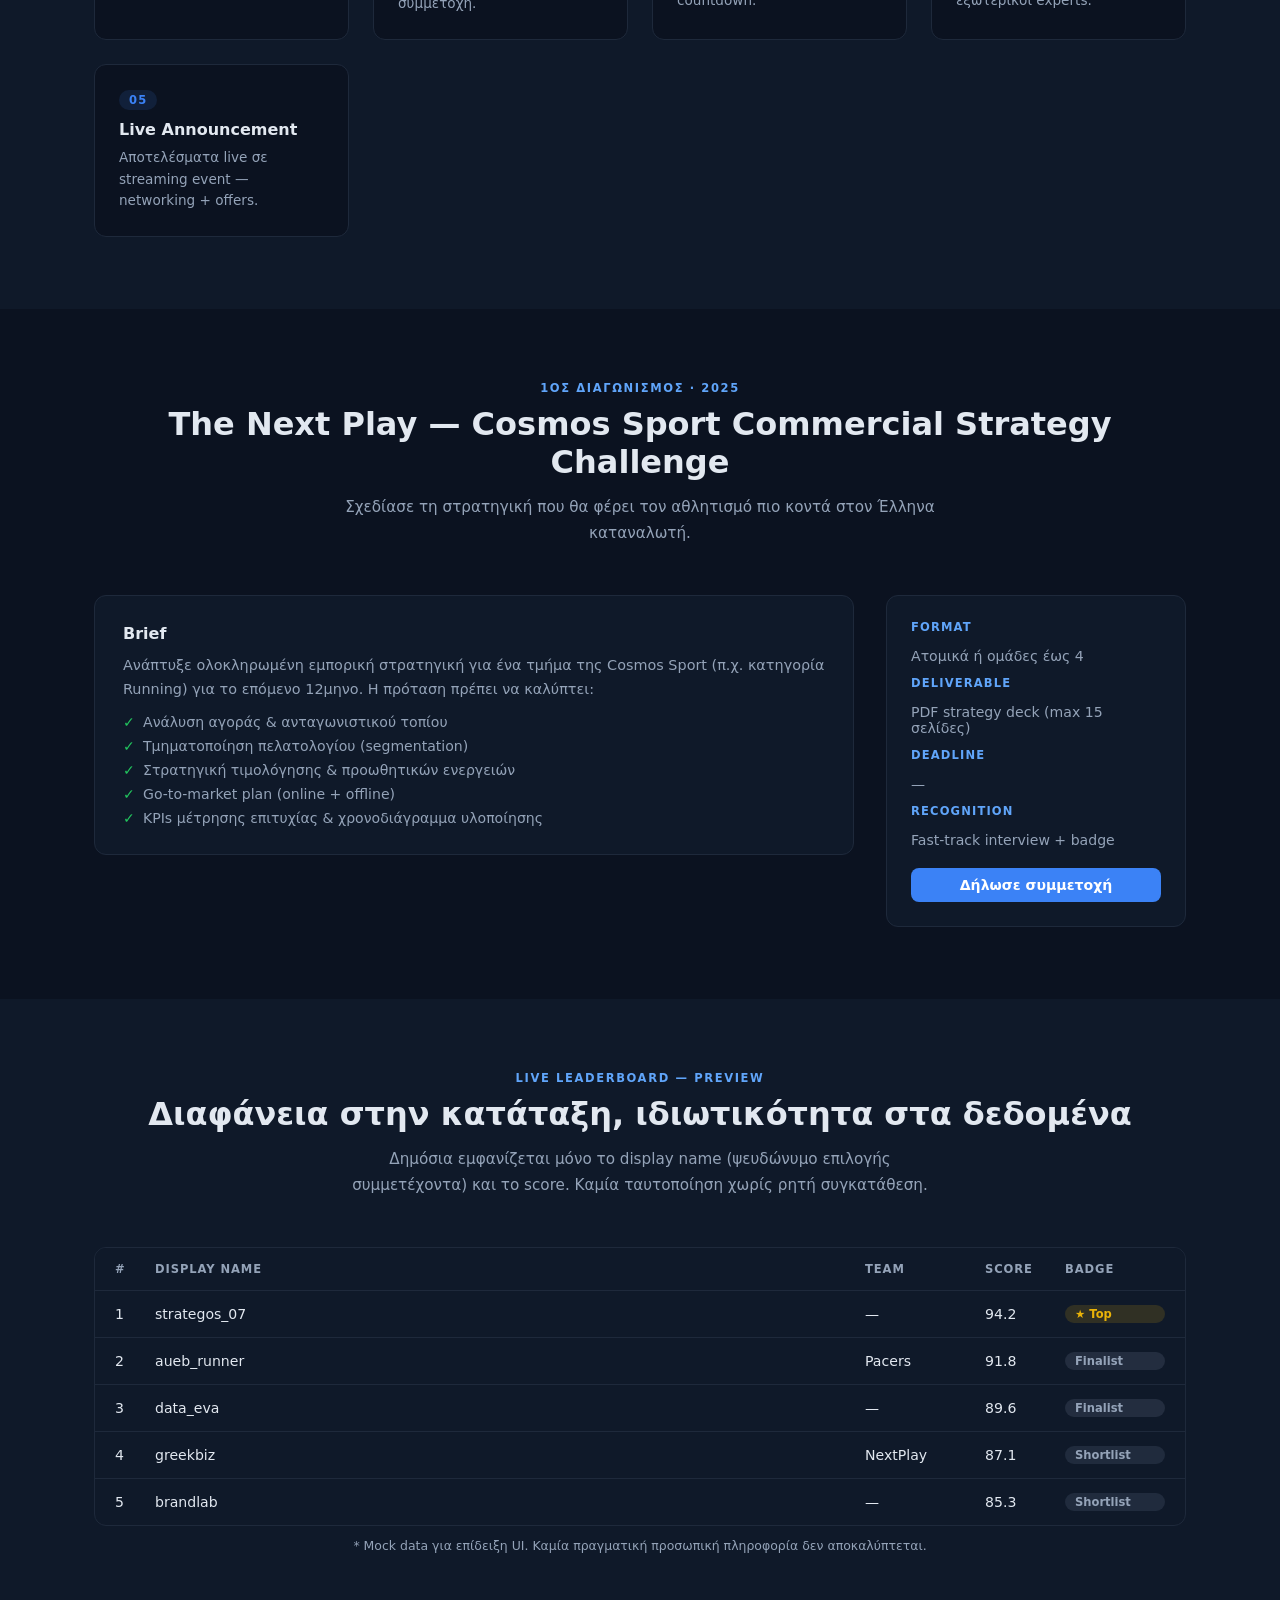
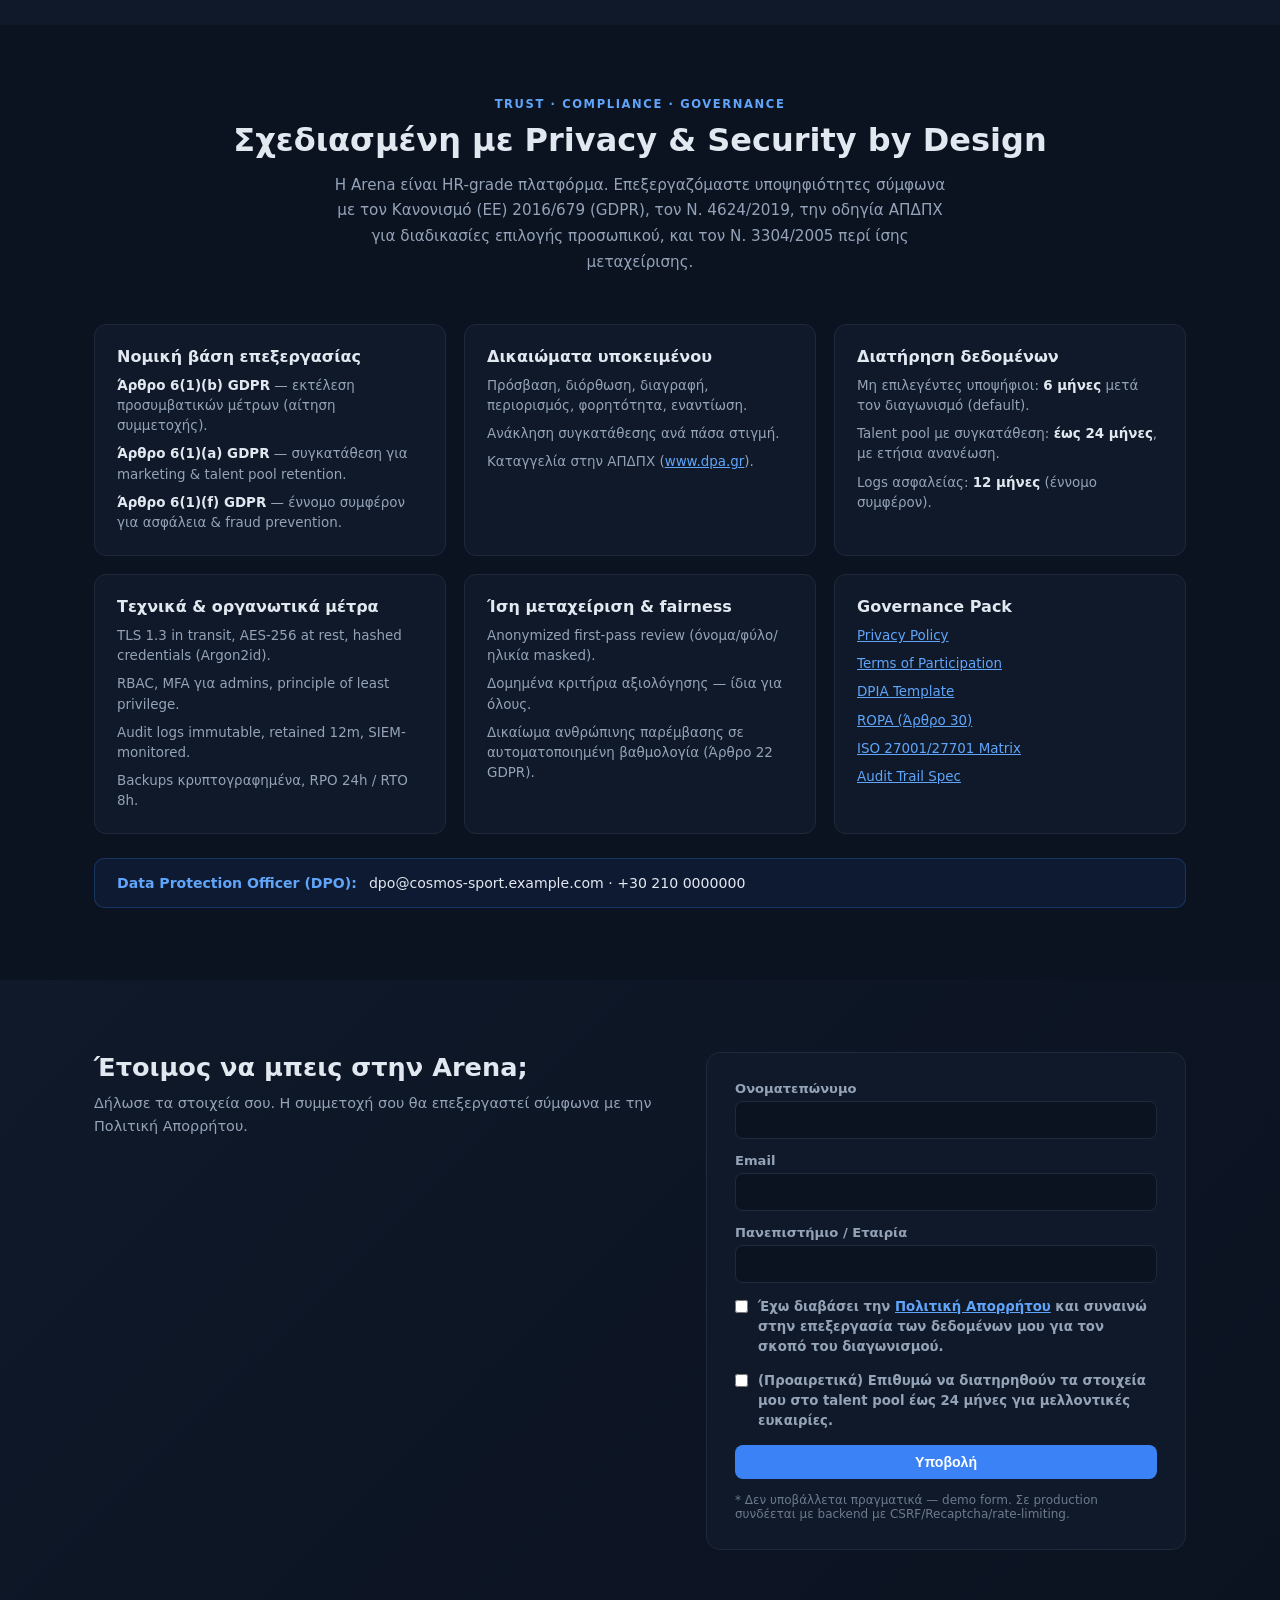
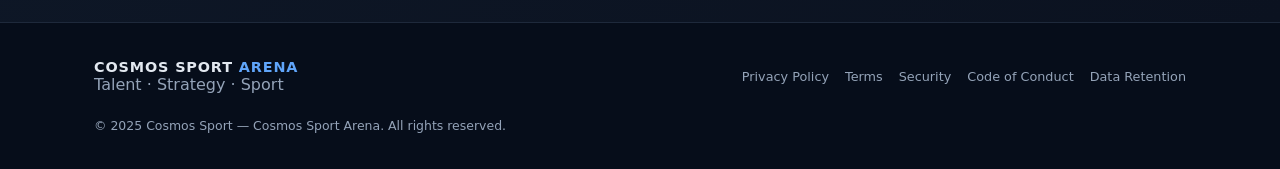
==== commit e5ced6a1: "combining" ====
--- a/index.html
+++ b/index.html
@@ -2,337 +2,1089 @@
 <html lang="el">
 <head>
   <meta charset="UTF-8" />
+  <meta http-equiv="X-Content-Type-Options" content="nosniff" />
+  <meta http-equiv="Referrer-Policy" content="strict-origin-when-cross-origin" />
   <meta name="viewport" content="width=device-width, initial-scale=1.0" />
-  <title>Cosmos Smart HR System – Personalized Candidate Emails</title>
+  <meta name="description" content="Cosmos Sport — Arena & Smart HR System" />
+  <meta name="robots" content="index,follow" />
+  <title>Cosmos Sport — Arena & Smart HR System</title>
   <style>
+    /* ═══════════════════════════════════════════
+       RESET & BASE
+    ═══════════════════════════════════════════ */
     *, *::before, *::after { box-sizing: border-box; margin: 0; padding: 0; }
-
-    body {
-      font-family: 'Segoe UI', Arial, sans-serif;
+    body { font-family: 'Segoe UI', system-ui, Arial, sans-serif; }
+
+    /* ═══════════════════════════════════════════
+       TAB SWITCHER
+    ═══════════════════════════════════════════ */
+    #tab-bar {
+      position: fixed;
+      top: 0; left: 0; right: 0;
+      z-index: 10000;
+      display: flex;
+      justify-content: center;
+      gap: 0;
+      background: #060d1a;
+      border-bottom: 1px solid #1e293b;
+      padding: 0;
+    }
+    .tab-btn {
+      display: flex;
+      align-items: center;
+      gap: 8px;
+      padding: 14px 36px;
+      font-size: .88rem;
+      font-weight: 700;
+      letter-spacing: .04em;
+      text-transform: uppercase;
+      border: none;
+      cursor: pointer;
+      background: transparent;
+      color: #64748b;
+      border-bottom: 3px solid transparent;
+      transition: color .2s, border-color .2s, background .2s;
+    }
+    .tab-btn:hover { color: #e2e8f0; background: #0f1929; }
+    .tab-btn.active { color: #60a5fa; border-bottom-color: #60a5fa; }
+    .tab-btn .dot {
+      width: 8px; height: 8px;
+      border-radius: 50%;
+      background: currentColor;
+      opacity: .5;
+      flex-shrink: 0;
+    }
+    .tab-btn.active .dot { opacity: 1; }
+
+    /* ═══════════════════════════════════════════
+       PAGE CONTAINERS
+    ═══════════════════════════════════════════ */
+    .page { display: none; }
+    .page.active { display: block; }
+
+    /* ════════════════════════════════════════════════════════
+       ██████  ARENA PAGE CSS
+    ════════════════════════════════════════════════════════ */
+    #page-arena {
+      --a-bg:      #0b1220;
+      --a-surface: #0f1929;
+      --a-border:  #1e293b;
+      --a-text:    #e2e8f0;
+      --a-muted:   #94a3b8;
+      --a-accent:  #3b82f6;
+      --a-accent2: #60a5fa;
+      --a-green:   #22c55e;
+      background: var(--a-bg);
+      color: var(--a-text);
+      padding-top: 53px; /* tab-bar height */
+    }
+    #page-arena a { color: var(--a-accent2); }
+    #page-arena a:hover { text-decoration: underline; }
+
+    /* container */
+    #page-arena .container {
+      max-width: 1140px;
+      margin: 0 auto;
+      padding: 0 24px;
+    }
+
+    /* ── header ── */
+    #page-arena .site-header {
+      position: sticky;
+      top: 53px;
+      z-index: 200;
+      background: rgba(11,18,32,.9);
+      backdrop-filter: blur(12px);
+      border-bottom: 1px solid var(--a-border);
+    }
+    #page-arena .header-grid {
+      display: flex;
+      align-items: center;
+      gap: 24px;
+      padding: 14px 24px;
+      flex-wrap: wrap;
+    }
+    #page-arena .brand {
+      text-decoration: none;
+      display: flex;
+      align-items: center;
+      gap: 8px;
+      font-weight: 800;
+      font-size: 1rem;
+      letter-spacing: .08em;
+      color: #fff;
+    }
+    #page-arena .brand-mark { color: var(--a-accent); font-size: 1.1rem; }
+    #page-arena .brand em { color: var(--a-accent2); font-style: normal; }
+    #page-arena .primary-nav {
+      display: flex;
+      gap: 4px;
+      flex: 1;
+      flex-wrap: wrap;
+    }
+    #page-arena .primary-nav a {
+      padding: 6px 12px;
+      border-radius: 6px;
+      font-size: .82rem;
+      font-weight: 600;
+      color: var(--a-muted);
+      text-decoration: none;
+      transition: color .2s, background .2s;
+    }
+    #page-arena .primary-nav a:hover { color: var(--a-text); background: var(--a-surface); }
+    #page-arena .header-actions { display: flex; align-items: center; gap: 10px; }
+    #page-arena .lang-toggle {
+      background: var(--a-surface);
+      border: 1px solid var(--a-border);
+      color: var(--a-muted);
+      padding: 5px 12px;
+      border-radius: 6px;
+      cursor: pointer;
+      font-size: .8rem;
+      font-weight: 600;
+    }
+    #page-arena .lang-toggle:hover { color: var(--a-text); }
+    #page-arena .sep { margin: 0 3px; opacity: .4; }
+
+    /* ── Arena buttons ── */
+    #page-arena .btn {
+      display: inline-flex;
+      align-items: center;
+      gap: 6px;
+      padding: 9px 20px;
+      border-radius: 8px;
+      font-size: .88rem;
+      font-weight: 700;
+      text-decoration: none;
+      border: none;
+      cursor: pointer;
+      transition: opacity .2s, transform .1s;
+    }
+    #page-arena .btn:active { transform: scale(.97); }
+    #page-arena .btn-primary {
+      background: var(--a-accent);
+      color: #fff;
+    }
+    #page-arena .btn-primary:hover { background: #2563eb; text-decoration: none; color:#fff; }
+    #page-arena .btn-ghost {
+      background: transparent;
+      color: var(--a-text);
+      border: 1px solid var(--a-border);
+    }
+    #page-arena .btn-ghost:hover { background: var(--a-surface); text-decoration: none; }
+    #page-arena .btn.full { width: 100%; justify-content: center; }
+
+    /* ── hero ── */
+    #page-arena .hero {
+      padding: 80px 0 60px;
+      position: relative;
+      overflow: hidden;
+    }
+    #page-arena .hero-grid {
+      display: grid;
+      grid-template-columns: 1fr 1fr;
+      gap: 48px;
+      align-items: center;
+    }
+    @media (max-width: 760px) {
+      #page-arena .hero-grid { grid-template-columns: 1fr; }
+      #page-arena .hero-visual { display: none; }
+    }
+    #page-arena .eyebrow {
+      font-size: .75rem;
+      font-weight: 700;
+      letter-spacing: .12em;
+      text-transform: uppercase;
+      color: var(--a-accent2);
+      margin-bottom: 12px;
+    }
+    #page-arena h1 {
+      font-size: clamp(2rem, 4vw, 3rem);
+      font-weight: 800;
+      line-height: 1.1;
+      background: linear-gradient(135deg, #fff 40%, var(--a-accent2));
+      -webkit-background-clip: text;
+      -webkit-text-fill-color: transparent;
+      background-clip: text;
+      margin-bottom: 16px;
+    }
+    #page-arena .lead {
+      font-size: 1.05rem;
+      color: var(--a-muted);
+      line-height: 1.7;
+      margin-bottom: 28px;
+    }
+    #page-arena .hero-ctas { display: flex; gap: 12px; flex-wrap: wrap; margin-bottom: 36px; }
+    #page-arena .hero-stats {
+      list-style: none;
+      display: flex;
+      gap: 24px;
+      flex-wrap: wrap;
+    }
+    #page-arena .hero-stats li {
+      display: flex;
+      flex-direction: column;
+      gap: 2px;
+    }
+    #page-arena .hero-stats strong {
+      font-size: .75rem;
+      font-weight: 800;
+      color: var(--a-accent2);
+      letter-spacing: .05em;
+    }
+    #page-arena .hero-stats span {
+      font-size: .72rem;
+      color: var(--a-muted);
+    }
+    /* orbs */
+    #page-arena .hero-visual {
+      position: relative;
+      height: 320px;
+    }
+    #page-arena .orb {
+      position: absolute;
+      border-radius: 50%;
+      filter: blur(60px);
+      opacity: .35;
+    }
+    #page-arena .orb-a {
+      width: 280px; height: 280px;
+      background: radial-gradient(circle, #3b82f6, transparent);
+      top: 0; right: 0;
+    }
+    #page-arena .orb-b {
+      width: 200px; height: 200px;
+      background: radial-gradient(circle, #8b5cf6, transparent);
+      bottom: 20px; left: 30px;
+    }
+    #page-arena .grid-bg {
+      position: absolute;
+      inset: 0;
+      background-image: linear-gradient(var(--a-border) 1px, transparent 1px),
+                        linear-gradient(90deg, var(--a-border) 1px, transparent 1px);
+      background-size: 32px 32px;
+      opacity: .3;
+    }
+
+    /* ── sections ── */
+    #page-arena .section { padding: 72px 0; }
+    #page-arena .section-alt { background: var(--a-surface); }
+    #page-arena .section-head {
+      text-align: center;
+      margin-bottom: 48px;
+    }
+    #page-arena .kicker {
+      font-size: .72rem;
+      font-weight: 700;
+      letter-spacing: .14em;
+      text-transform: uppercase;
+      color: var(--a-accent2);
+      margin-bottom: 10px;
+    }
+    #page-arena h2 {
+      font-size: clamp(1.4rem, 3vw, 2rem);
+      font-weight: 800;
+      margin-bottom: 14px;
+    }
+    #page-arena .section-lead {
+      font-size: .95rem;
+      color: var(--a-muted);
+      max-width: 620px;
+      margin: 0 auto;
+      line-height: 1.7;
+    }
+    #page-arena h3 { font-size: 1rem; font-weight: 700; margin-bottom: 8px; }
+
+    /* ── cards ── */
+    #page-arena .cards {
+      display: grid;
+      grid-template-columns: repeat(auto-fill, minmax(280px, 1fr));
+      gap: 18px;
+    }
+    #page-arena .card {
+      background: var(--a-surface);
+      border: 1px solid var(--a-border);
+      border-radius: 12px;
+      padding: 24px;
+      transition: border-color .2s, transform .2s;
+    }
+    #page-arena .card:hover {
+      border-color: var(--a-accent);
+      transform: translateY(-2px);
+    }
+    #page-arena .card p { font-size: .88rem; color: var(--a-muted); line-height: 1.6; }
+
+    /* ── steps ── */
+    #page-arena .steps {
+      list-style: none;
+      display: grid;
+      grid-template-columns: repeat(auto-fill, minmax(200px, 1fr));
+      gap: 24px;
+      counter-reset: none;
+    }
+    #page-arena .steps li {
+      background: var(--a-bg);
+      border: 1px solid var(--a-border);
+      border-radius: 12px;
+      padding: 24px;
+    }
+    #page-arena .step-n {
+      display: inline-block;
+      font-size: .72rem;
+      font-weight: 800;
+      letter-spacing: .1em;
+      color: var(--a-accent);
+      background: rgba(59,130,246,.12);
+      padding: 3px 10px;
+      border-radius: 999px;
+      margin-bottom: 10px;
+    }
+    #page-arena .steps p { font-size: .85rem; color: var(--a-muted); line-height: 1.6; margin-top: 4px; }
+
+    /* ── brief ── */
+    #page-arena .brief {
+      display: grid;
+      grid-template-columns: 1fr 300px;
+      gap: 32px;
+      align-items: start;
+    }
+    @media (max-width: 760px) { #page-arena .brief { grid-template-columns: 1fr; } }
+    #page-arena .brief-main {
+      background: var(--a-surface);
+      border: 1px solid var(--a-border);
+      border-radius: 12px;
+      padding: 28px;
+    }
+    #page-arena .brief-main p { font-size: .9rem; color: var(--a-muted); line-height: 1.7; margin: 10px 0; }
+    #page-arena .ticks { list-style: none; display: flex; flex-direction: column; gap: 8px; margin-top: 12px; }
+    #page-arena .ticks li {
+      font-size: .88rem;
+      color: var(--a-muted);
+      padding-left: 20px;
+      position: relative;
+    }
+    #page-arena .ticks li::before {
+      content: '✓';
+      position: absolute;
+      left: 0;
+      color: var(--a-green);
+      font-weight: 700;
+    }
+    #page-arena .brief-meta {
+      background: var(--a-surface);
+      border: 1px solid var(--a-border);
+      border-radius: 12px;
+      padding: 24px;
+    }
+    #page-arena .brief-meta dl { display: flex; flex-direction: column; gap: 12px; margin-bottom: 20px; }
+    #page-arena .brief-meta dt {
+      font-size: .72rem;
+      font-weight: 700;
+      letter-spacing: .1em;
+      text-transform: uppercase;
+      color: var(--a-accent2);
+      margin-bottom: 2px;
+    }
+    #page-arena .brief-meta dd { font-size: .88rem; color: var(--a-muted); }
+
+    /* ── leaderboard ── */
+    #page-arena .lb-table {
+      border: 1px solid var(--a-border);
+      border-radius: 12px;
+      overflow: hidden;
+    }
+    #page-arena .lb-row {
+      display: grid;
+      grid-template-columns: 40px 1fr 120px 80px 100px;
+      gap: 0;
+      padding: 14px 20px;
+      border-bottom: 1px solid var(--a-border);
+      font-size: .88rem;
+      align-items: center;
+    }
+    #page-arena .lb-row:last-child { border-bottom: none; }
+    #page-arena .lb-head {
+      background: var(--a-surface);
+      font-size: .72rem;
+      font-weight: 700;
+      letter-spacing: .08em;
+      text-transform: uppercase;
+      color: var(--a-muted);
+    }
+    #page-arena .lb-row:not(.lb-head):first-of-type { background: rgba(59,130,246,.05); }
+    #page-arena .b {
+      display: inline-block;
+      padding: 2px 10px;
+      border-radius: 999px;
+      font-size: .72rem;
+      font-weight: 700;
+      background: rgba(100,116,139,.2);
+      color: var(--a-muted);
+    }
+    #page-arena .b.gold { background: rgba(234,179,8,.15); color: #eab308; }
+    #page-arena .b.silver { background: rgba(148,163,184,.15); color: #94a3b8; }
+    #page-arena .hint { font-size: .78rem; color: var(--a-muted); margin-top: 12px; text-align: center; }
+    @media (max-width: 600px) {
+      #page-arena .lb-row { grid-template-columns: 30px 1fr 70px; }
+      #page-arena .lb-row span:nth-child(3),
+      #page-arena .lb-row span:nth-child(5) { display: none; }
+    }
+
+    /* ── trust ── */
+    #page-arena .trust-grid {
+      display: grid;
+      grid-template-columns: repeat(auto-fill, minmax(300px, 1fr));
+      gap: 18px;
+      margin-bottom: 24px;
+    }
+    #page-arena .trust-card {
+      background: var(--a-surface);
+      border: 1px solid var(--a-border);
+      border-radius: 12px;
+      padding: 22px;
+    }
+    #page-arena .trust-card ul { list-style: none; display: flex; flex-direction: column; gap: 8px; margin-top: 10px; }
+    #page-arena .trust-card li { font-size: .84rem; color: var(--a-muted); line-height: 1.5; }
+    #page-arena .trust-card li strong { color: var(--a-text); }
+    #page-arena .dpo-card {
+      background: rgba(59,130,246,.08);
+      border: 1px solid rgba(59,130,246,.25);
+      border-radius: 10px;
+      padding: 16px 22px;
+      font-size: .88rem;
+      display: flex;
+      gap: 12px;
+      flex-wrap: wrap;
+      align-items: center;
+    }
+    #page-arena .dpo-card strong { color: var(--a-accent2); }
+
+    /* ── apply / CTA ── */
+    #page-arena .section-cta { background: linear-gradient(135deg, #0f1929, #0b1220); }
+    #page-arena .apply-grid {
+      display: grid;
+      grid-template-columns: 1fr 480px;
+      gap: 48px;
+      align-items: start;
+    }
+    @media (max-width: 860px) { #page-arena .apply-grid { grid-template-columns: 1fr; } }
+    #page-arena .apply-grid > div > h2 { font-size: 1.6rem; margin-bottom: 10px; }
+    #page-arena .apply-grid > div > p { color: var(--a-muted); font-size: .9rem; line-height: 1.6; }
+    #page-arena .apply-form {
+      display: flex;
+      flex-direction: column;
+      gap: 14px;
+      background: var(--a-surface);
+      border: 1px solid var(--a-border);
+      border-radius: 14px;
+      padding: 28px;
+    }
+    #page-arena .apply-form label {
+      display: flex;
+      flex-direction: column;
+      gap: 5px;
+      font-size: .82rem;
+      font-weight: 600;
+      color: var(--a-muted);
+    }
+    #page-arena .apply-form input[type=text],
+    #page-arena .apply-form input[type=email] {
+      padding: 10px 14px;
+      background: var(--a-bg);
+      border: 1px solid var(--a-border);
+      border-radius: 8px;
+      color: var(--a-text);
+      font-size: .9rem;
+      outline: none;
+      transition: border-color .2s;
+    }
+    #page-arena .apply-form input[type=text]:focus,
+    #page-arena .apply-form input[type=email]:focus { border-color: var(--a-accent); }
+    #page-arena .apply-form label.check {
+      flex-direction: row;
+      align-items: flex-start;
+      gap: 10px;
+      font-size: .83rem;
+      color: var(--a-muted);
+      line-height: 1.5;
+    }
+    #page-arena .apply-form label.check input { margin-top: 3px; flex-shrink: 0; }
+    #page-arena .form-note { font-size: .75rem; color: var(--a-muted); opacity: .7; }
+
+    /* ── footer ── */
+    #page-arena .site-footer {
+      background: #060d1a;
+      border-top: 1px solid var(--a-border);
+      padding: 36px 0;
+    }
+    #page-arena .footer-grid {
+      display: flex;
+      gap: 24px;
+      align-items: center;
+      flex-wrap: wrap;
+      justify-content: space-between;
+    }
+    #page-arena .brand-text { font-weight: 800; font-size: .9rem; letter-spacing: .06em; }
+    #page-arena .brand-text em { color: var(--a-accent2); font-style: normal; }
+    #page-arena .muted { color: var(--a-muted); }
+    #page-arena .small { font-size: .78rem; }
+    #page-arena .site-footer nav { display: flex; gap: 16px; flex-wrap: wrap; }
+    #page-arena .site-footer nav a {
+      font-size: .8rem;
+      color: var(--a-muted);
+      text-decoration: none;
+    }
+    #page-arena .site-footer nav a:hover { color: var(--a-text); }
+
+    /* ── cookie banner ── */
+    #page-arena .cookie-banner {
+      position: fixed;
+      bottom: 0; left: 0; right: 0;
+      background: #0f1929;
+      border-top: 1px solid var(--a-border);
+      z-index: 9000;
+      padding: 20px 0;
+    }
+    #page-arena .cookie-banner[hidden] { display: none; }
+    #page-arena .ck-grid {
+      display: flex;
+      gap: 24px;
+      align-items: center;
+      flex-wrap: wrap;
+    }
+    #page-arena .ck-grid > div { flex: 1; min-width: 260px; }
+    #page-arena .ck-grid h3 { font-size: .95rem; margin-bottom: 5px; }
+    #page-arena .ck-grid p { font-size: .82rem; color: var(--a-muted); line-height: 1.5; }
+    #page-arena .ck-fields {
+      border: none;
+      display: flex;
+      flex-direction: column;
+      gap: 6px;
+    }
+    #page-arena .ck-fields label { display: flex; gap: 8px; font-size: .83rem; color: var(--a-muted); align-items: center; }
+    #page-arena .ck-actions { display: flex; gap: 10px; flex-wrap: wrap; align-items: center; }
+
+    /* ════════════════════════════════════════════════════════
+       ██████  SMART HR PAGE CSS
+    ════════════════════════════════════════════════════════ */
+    #page-hr {
       min-height: 100vh;
       background: linear-gradient(135deg, #004E89 0%, #1a237e 50%, #002244 100%);
       color: #1a1a1a;
       padding: 24px 16px 48px;
-    }
-
-    /* ── Typography ── */
-    h1  { font-size: 2rem;   font-weight: 700; color: #fff; }
-    h2  { font-size: 1.15rem; font-weight: 600; }
-    h3  { font-size: 1rem;    font-weight: 600; }
-
-    /* ── Layout ── */
-    .page-wrapper { max-width: 1160px; margin: 0 auto; }
-
-    /* ── Header ── */
-    .header {
-      text-align: center;
-      margin-bottom: 28px;
-    }
-    .header .subtitle {
-      color: rgba(255,255,255,.85);
-      font-size: .95rem;
-      margin: 6px 0 16px;
-    }
-    .header-chips {
-      display: flex;
-      justify-content: center;
-      gap: 10px;
-      flex-wrap: wrap;
-    }
-    .chip {
-      display: inline-flex;
-      align-items: center;
-      gap: 5px;
-      padding: 5px 14px;
-      border-radius: 999px;
-      font-size: .8rem;
-      font-weight: 600;
+      padding-top: 77px; /* tab-bar 53px + 24px */
+    }
+    #page-hr h1  { font-size: 2rem;    font-weight: 700; color: #fff; }
+    #page-hr h2  { font-size: 1.15rem; font-weight: 600; }
+    #page-hr h3  { font-size: 1rem;    font-weight: 600; }
+    #page-hr .page-wrapper { max-width: 1160px; margin: 0 auto; }
+    /* header */
+    #page-hr .header { text-align: center; margin-bottom: 28px; }
+    #page-hr .header .subtitle { color: rgba(255,255,255,.85); font-size: .95rem; margin: 6px 0 16px; }
+    #page-hr .header-chips { display: flex; justify-content: center; gap: 10px; flex-wrap: wrap; }
+    #page-hr .chip {
+      display: inline-flex; align-items: center; gap: 5px;
+      padding: 5px 14px; border-radius: 999px;
+      font-size: .8rem; font-weight: 600;
       backdrop-filter: blur(8px);
-      background: rgba(255,255,255,.18);
-      color: #fff;
+      background: rgba(255,255,255,.18); color: #fff;
       border: 1px solid rgba(255,255,255,.25);
     }
-
-    /* ── Two-column grid ── */
-    .grid-2 {
-      display: grid;
-      grid-template-columns: 1fr 1fr;
-      gap: 24px;
-      align-items: start;
-    }
-    @media (max-width: 860px) {
-      .grid-2 { grid-template-columns: 1fr; }
-    }
-
-    /* ── Card ── */
-    .card {
-      background: #fff;
-      border-radius: 12px;
-      box-shadow: 0 4px 20px rgba(0,0,0,.15);
-      overflow: hidden;
-    }
-    .card-header {
-      padding: 16px 20px;
-      border-bottom: 1px solid #f0f0f0;
-      display: flex;
-      align-items: center;
-      gap: 8px;
-      font-size: 1rem;
-      font-weight: 600;
-    }
-    .card-body { padding: 20px; }
-
-    /* ── Form controls ── */
-    .form-group { margin-bottom: 14px; }
-    .form-group label {
-      display: block;
-      font-size: .82rem;
-      font-weight: 600;
-      color: #555;
-      margin-bottom: 5px;
-    }
-    .form-control {
-      width: 100%;
-      padding: 10px 13px;
-      border: 1.5px solid #d0d7de;
-      border-radius: 8px;
-      font-size: .92rem;
-      color: #1a1a1a;
-      background: #fff;
-      outline: none;
-      transition: border-color .2s;
-      appearance: none;
-      -webkit-appearance: none;
-    }
-    .form-control:focus { border-color: #004E89; }
-    select.form-control {
+    /* 2-col grid */
+    #page-hr .grid-2 { display: grid; grid-template-columns: 1fr 1fr; gap: 24px; align-items: start; }
+    @media (max-width: 860px) { #page-hr .grid-2 { grid-template-columns: 1fr; } }
+    /* card */
+    #page-hr .card { background: #fff; border-radius: 12px; box-shadow: 0 4px 20px rgba(0,0,0,.15); overflow: hidden; }
+    #page-hr .card-header {
+      padding: 16px 20px; border-bottom: 1px solid #f0f0f0;
+      display: flex; align-items: center; gap: 8px;
+      font-size: 1rem; font-weight: 600;
+    }
+    #page-hr .card-body { padding: 20px; }
+    /* form */
+    #page-hr .form-group { margin-bottom: 14px; }
+    #page-hr .form-group label { display: block; font-size: .82rem; font-weight: 600; color: #555; margin-bottom: 5px; }
+    #page-hr .form-control {
+      width: 100%; padding: 10px 13px;
+      border: 1.5px solid #d0d7de; border-radius: 8px;
+      font-size: .92rem; color: #1a1a1a; background: #fff;
+      outline: none; transition: border-color .2s;
+      appearance: none; -webkit-appearance: none;
+    }
+    #page-hr .form-control:focus { border-color: #004E89; }
+    #page-hr select.form-control {
       background-image: url("data:image/svg+xml,%3Csvg xmlns='http://www.w3.org/2000/svg' width='14' height='14' viewBox='0 0 24 24' fill='none' stroke='%23555' stroke-width='2'%3E%3Cpolyline points='6 9 12 15 18 9'/%3E%3C/svg%3E");
-      background-repeat: no-repeat;
-      background-position: right 12px center;
-      padding-right: 36px;
-      cursor: pointer;
-    }
-    select.form-control option:disabled { color: #aaa; }
-
-    /* ── Stage badges ── */
-    .stage-badge {
-      display: inline-block;
-      padding: 3px 10px;
-      border-radius: 999px;
-      font-size: .75rem;
-      font-weight: 700;
-      margin-left: 8px;
-      vertical-align: middle;
-    }
-    .stage-keep   { background: #dbeafe; color: #1d4ed8; }
-    .stage-offer  { background: #dcfce7; color: #15803d; }
-    .stage-reject { background: #ffedd5; color: #c2410c; }
-
-    /* ── Alert ── */
-    .alert {
-      padding: 10px 14px;
-      border-radius: 8px;
-      font-size: .88rem;
-      display: flex;
-      align-items: center;
-      gap: 8px;
-      margin-bottom: 14px;
-    }
-    .alert-info    { background: #eff6ff; border: 1px solid #bfdbfe; color: #1e40af; }
-    .alert-success { background: #f0fdf4; border: 1px solid #bbf7d0; color: #166534; }
-    .alert-warning { background: #fff7ed; border: 1px solid #fed7aa; color: #9a3412; }
-
-    /* ── Buttons ── */
-    .btn {
-      display: inline-flex;
-      align-items: center;
-      gap: 6px;
-      padding: 10px 20px;
-      border-radius: 8px;
-      font-size: .9rem;
-      font-weight: 600;
-      border: none;
-      cursor: pointer;
+      background-repeat: no-repeat; background-position: right 12px center; padding-right: 36px; cursor: pointer;
+    }
+    #page-hr select.form-control option:disabled { color: #aaa; }
+    /* alert */
+    #page-hr .alert {
+      padding: 10px 14px; border-radius: 8px; font-size: .88rem;
+      display: flex; align-items: center; gap: 8px; margin-bottom: 14px;
+    }
+    #page-hr .alert-info    { background: #eff6ff; border: 1px solid #bfdbfe; color: #1e40af; }
+    #page-hr .alert-success { background: #f0fdf4; border: 1px solid #bbf7d0; color: #166534; }
+    /* buttons */
+    #page-hr .btn {
+      display: inline-flex; align-items: center; gap: 6px;
+      padding: 10px 20px; border-radius: 8px;
+      font-size: .9rem; font-weight: 600; border: none; cursor: pointer;
       transition: opacity .2s, transform .1s;
     }
-    .btn:active { transform: scale(.97); }
-    .btn-primary { background: #004E89; color: #fff; }
-    .btn-primary:hover { background: #003d6b; }
-    .btn-success { background: #1DB954; color: #fff; }
-    .btn-success:hover { background: #1aaa4d; }
-    .btn-outline {
-      background: transparent;
-      color: #004E89;
-      border: 1.5px solid #004E89;
-    }
-    .btn-outline:hover { background: #eff6ff; }
-    .btn-row { display: flex; gap: 10px; margin-top: 14px; flex-wrap: wrap; }
-    .btn:disabled { opacity: .4; cursor: not-allowed; }
-
-    /* ── Email Preview ── */
-    .email-preview-box {
-      background: #f9fafb;
-      border: 1px solid #e5e7eb;
-      border-radius: 10px;
-      padding: 18px;
-      font-size: .88rem;
-      line-height: 1.65;
-      white-space: pre-wrap;
-      min-height: 200px;
-    }
-    .email-subject-row {
-      display: flex;
-      align-items: baseline;
-      gap: 8px;
-      margin-bottom: 12px;
-      flex-wrap: wrap;
-    }
-    .email-subject-label {
-      font-size: .75rem;
-      font-weight: 700;
-      color: #6b7280;
-      text-transform: uppercase;
-      letter-spacing: .5px;
-    }
-    .email-subject-text {
-      font-weight: 700;
-      color: #004E89;
-      font-size: .95rem;
-    }
-    .email-body { color: #374151; }
-
-    /* ── Placeholder state ── */
-    .placeholder-box {
-      text-align: center;
-      padding: 40px 20px;
-      color: #9ca3af;
-    }
-    .placeholder-box svg { margin-bottom: 12px; opacity: .4; }
-    .placeholder-box p { font-size: .9rem; }
-
-    /* ── Tags Reference ── */
-    .accordion { border: 1px solid #e5e7eb; border-radius: 10px; overflow: hidden; margin-bottom: 12px; }
-    .accordion-header {
-      background: #f9fafb;
-      padding: 12px 16px;
-      cursor: pointer;
-      display: flex;
-      align-items: center;
-      justify-content: space-between;
-      font-weight: 600;
-      font-size: .9rem;
-      user-select: none;
-      border: none;
-      width: 100%;
-      text-align: left;
-      gap: 8px;
-    }
-    .accordion-header:hover { background: #f3f4f6; }
-    .accordion-header .arrow {
-      transition: transform .25s;
-      flex-shrink: 0;
-    }
-    .accordion-header.open .arrow { transform: rotate(180deg); }
-    .accordion-body { display: none; padding: 14px 16px; gap: 10px; flex-direction: column; }
-    .accordion-body.open { display: flex; }
-
-    .tag-item {
-      padding: 10px 12px;
-      border-radius: 8px;
-      font-size: .83rem;
-    }
-    .tag-item-positive { background: #f0f9ff; border: 1px solid #bae6fd; }
-    .tag-item-reject   { background: #fff7ed; border: 1px solid #fed7aa; }
-    .tag-item .tag-label {
-      display: inline-block;
-      padding: 2px 10px;
-      border-radius: 999px;
-      font-size: .75rem;
-      font-weight: 700;
-      margin-bottom: 5px;
-    }
-    .tag-label-positive { background: #004E89; color: #fff; }
-    .tag-label-reject   { background: #FF6B35; color: #fff; }
-    .tag-item .tag-desc { color: #374151; line-height: 1.5; }
-
-    /* ── Examples ── */
-    .example-card {
-      border-radius: 10px;
-      overflow: hidden;
-      margin-bottom: 14px;
-      border: 1px solid #e5e7eb;
-    }
-    .example-card-header {
-      padding: 12px 16px;
-      display: flex;
-      align-items: center;
-      gap: 10px;
-      font-weight: 600;
-      font-size: .9rem;
-    }
-    .ex-keep   { border-left: 5px solid #2196F3; }
-    .ex-offer  { border-left: 5px solid #1DB954; }
-    .ex-reject { border-left: 5px solid #FF6B35; }
-    .ex-keep .example-card-header   { background: #eff6ff; color: #1d4ed8; }
-    .ex-offer .example-card-header  { background: #f0fdf4; color: #166534; }
-    .ex-reject .example-card-header { background: #fff7ed; color: #c2410c; }
-    .example-card-body { padding: 12px 16px; font-size: .85rem; color: #4b5563; background: #fff; }
-    .example-card-body strong { color: #1a1a1a; }
-
-    /* ── Footer ── */
-    .footer {
-      text-align: center;
-      margin-top: 32px;
-    }
-    .footer-inner {
-      display: inline-block;
-      background: rgba(255,255,255,.1);
-      backdrop-filter: blur(10px);
-      border: 2px solid rgba(255,255,255,.2);
-      border-radius: 16px;
-      padding: 20px 36px;
-      color: #fff;
-    }
-    .footer-inner h3 { font-size: 1.05rem; margin: 6px 0 4px; }
-    .footer-inner p  { font-size: .82rem; color: rgba(255,255,255,.8); }
-
-    /* ── System constraints panel ── */
-    .constraints-list { list-style: none; display: flex; flex-direction: column; gap: 6px; }
-    .constraints-list li { font-size: .86rem; color: #374151; display: flex; gap: 8px; }
-    .constraints-list li span:first-child { flex-shrink: 0; }
-
-    /* ── Toast ── */
-    #toast {
-      position: fixed;
-      bottom: 24px;
-      right: 24px;
-      background: #1a1a1a;
-      color: #fff;
-      padding: 12px 20px;
-      border-radius: 10px;
-      font-size: .88rem;
-      box-shadow: 0 6px 24px rgba(0,0,0,.25);
-      z-index: 9999;
-      transform: translateY(80px);
-      opacity: 0;
-      transition: transform .3s, opacity .3s;
-      max-width: 320px;
-    }
-    #toast.show { transform: translateY(0); opacity: 1; }
-    #toast .toast-title { font-weight: 700; margin-bottom: 2px; }
-    #toast .toast-desc  { font-size: .82rem; opacity: .8; }
-    #toast.success { background: #166534; }
-    #toast.info    { background: #1e40af; }
-
-    /* ── Icon helper ── */
-    .icon { display: inline-flex; align-items: center; }
+    #page-hr .btn:active { transform: scale(.97); }
+    #page-hr .btn-success { background: #1DB954; color: #fff; }
+    #page-hr .btn-success:hover { background: #1aaa4d; }
+    #page-hr .btn-outline { background: transparent; color: #004E89; border: 1.5px solid #004E89; }
+    #page-hr .btn-outline:hover { background: #eff6ff; }
+    #page-hr .btn-row { display: flex; gap: 10px; margin-top: 14px; flex-wrap: wrap; }
+    #page-hr .btn:disabled { opacity: .4; cursor: not-allowed; }
+    /* email preview */
+    #page-hr .email-preview-box {
+      background: #f9fafb; border: 1px solid #e5e7eb; border-radius: 10px;
+      padding: 18px; font-size: .88rem; line-height: 1.65;
+      white-space: pre-wrap; min-height: 200px;
+    }
+    #page-hr .email-subject-row { display: flex; align-items: baseline; gap: 8px; margin-bottom: 12px; flex-wrap: wrap; }
+    #page-hr .email-subject-label { font-size: .75rem; font-weight: 700; color: #6b7280; text-transform: uppercase; letter-spacing: .5px; }
+    #page-hr .email-subject-text { font-weight: 700; color: #004E89; font-size: .95rem; }
+    #page-hr .email-body { color: #374151; }
+    /* placeholder */
+    #page-hr .placeholder-box { text-align: center; padding: 40px 20px; color: #9ca3af; }
+    #page-hr .placeholder-box svg { margin-bottom: 12px; opacity: .4; }
+    #page-hr .placeholder-box p { font-size: .9rem; }
+    /* accordion */
+    #page-hr .accordion-header {
+      background: #f9fafb; padding: 12px 16px; cursor: pointer;
+      display: flex; align-items: center; justify-content: space-between;
+      font-weight: 600; font-size: .9rem; user-select: none;
+      border: none; width: 100%; text-align: left; gap: 8px;
+    }
+    #page-hr .accordion-header:hover { background: #f3f4f6; }
+    #page-hr .accordion-header .arrow { transition: transform .25s; flex-shrink: 0; }
+    #page-hr .accordion-header.open .arrow { transform: rotate(180deg); }
+    #page-hr .accordion-body { display: none; padding: 14px 16px; gap: 10px; flex-direction: column; }
+    #page-hr .accordion-body.open { display: flex; }
+    /* tags */
+    #page-hr .tag-item { padding: 10px 12px; border-radius: 8px; font-size: .83rem; }
+    #page-hr .tag-item-positive { background: #f0f9ff; border: 1px solid #bae6fd; }
+    #page-hr .tag-item-reject   { background: #fff7ed; border: 1px solid #fed7aa; }
+    #page-hr .tag-item .tag-label { display: inline-block; padding: 2px 10px; border-radius: 999px; font-size: .75rem; font-weight: 700; margin-bottom: 5px; }
+    #page-hr .tag-label-positive { background: #004E89; color: #fff; }
+    #page-hr .tag-label-reject   { background: #FF6B35; color: #fff; }
+    #page-hr .tag-item .tag-desc { color: #374151; line-height: 1.5; }
+    /* examples */
+    #page-hr .example-card { border-radius: 10px; overflow: hidden; margin-bottom: 14px; border: 1px solid #e5e7eb; }
+    #page-hr .example-card-header { padding: 12px 16px; display: flex; align-items: center; gap: 10px; font-weight: 600; font-size: .9rem; }
+    #page-hr .ex-keep   { border-left: 5px solid #2196F3; }
+    #page-hr .ex-offer  { border-left: 5px solid #1DB954; }
+    #page-hr .ex-reject { border-left: 5px solid #FF6B35; }
+    #page-hr .ex-keep .example-card-header   { background: #eff6ff; color: #1d4ed8; }
+    #page-hr .ex-offer .example-card-header  { background: #f0fdf4; color: #166534; }
+    #page-hr .ex-reject .example-card-header { background: #fff7ed; color: #c2410c; }
+    #page-hr .example-card-body { padding: 12px 16px; font-size: .85rem; color: #4b5563; background: #fff; }
+    #page-hr .example-card-body strong { color: #1a1a1a; }
+    /* footer */
+    #page-hr .footer { text-align: center; margin-top: 32px; }
+    #page-hr .footer-inner {
+      display: inline-block; background: rgba(255,255,255,.1);
+      backdrop-filter: blur(10px); border: 2px solid rgba(255,255,255,.2);
+      border-radius: 16px; padding: 20px 36px; color: #fff;
+    }
+    #page-hr .footer-inner h3 { font-size: 1.05rem; margin: 6px 0 4px; }
+    #page-hr .footer-inner p  { font-size: .82rem; color: rgba(255,255,255,.8); }
+    /* constraints */
+    #page-hr .constraints-list { list-style: none; display: flex; flex-direction: column; gap: 6px; }
+    #page-hr .constraints-list li { font-size: .86rem; color: #374151; display: flex; gap: 8px; }
+    #page-hr .constraints-list li span:first-child { flex-shrink: 0; }
+    /* toast */
+    #hr-toast {
+      position: fixed; bottom: 24px; right: 24px;
+      background: #1a1a1a; color: #fff;
+      padding: 12px 20px; border-radius: 10px; font-size: .88rem;
+      box-shadow: 0 6px 24px rgba(0,0,0,.25); z-index: 9999;
+      transform: translateY(80px); opacity: 0;
+      transition: transform .3s, opacity .3s; max-width: 320px;
+    }
+    #hr-toast.show { transform: translateY(0); opacity: 1; }
+    #hr-toast .toast-title { font-weight: 700; margin-bottom: 2px; }
+    #hr-toast .toast-desc  { font-size: .82rem; opacity: .8; }
+    #hr-toast.success { background: #166534; }
+    #hr-toast.info    { background: #1e40af; }
   </style>
 </head>
 <body>
 
+<!-- ═══════════════ TAB SWITCHER ═══════════════ -->
+<div id="tab-bar" role="tablist">
+  <button class="tab-btn active" id="tab-arena-btn" role="tab" aria-selected="true"  aria-controls="page-arena" onclick="showPage('arena')">
+    <span class="dot"></span> Cosmos Sport Arena
+  </button>
+  <button class="tab-btn"        id="tab-hr-btn"    role="tab" aria-selected="false" aria-controls="page-hr"    onclick="showPage('hr')">
+    <span class="dot"></span> Smart HR System
+  </button>
+</div>
+
+<!-- ═══════════════ PAGE: ARENA ═══════════════ -->
+<div id="page-arena" class="page active" role="tabpanel" aria-labelledby="tab-arena-btn">
+
+<!-- ================= HEADER ================= -->
+<header class="site-header" role="banner">
+  <div class="container header-grid">
+    <a class="brand" href="#top" aria-label="Cosmos Sport Arena home">
+      <span class="brand-mark" aria-hidden="true">◆</span>
+      <span class="brand-text">COSMOS SPORT <em>ARENA</em></span>
+    </a>
+
+    <nav class="primary-nav" aria-label="Primary">
+      <a href="#concept" data-i18n="nav.concept">Concept</a>
+      <a href="#how" data-i18n="nav.how">Πώς λειτουργεί</a>
+      <a href="#challenge" data-i18n="nav.challenge">1ος Διαγωνισμός</a>
+      <a href="#leaderboard" data-i18n="nav.leaderboard">Leaderboard</a>
+      <a href="#trust" data-i18n="nav.trust">Trust &amp; Compliance</a>
+    </nav>
+
+    <div class="header-actions">
+      <button class="lang-toggle" id="langToggle" aria-label="Switch language" aria-pressed="false">
+        <span data-lang-label="el">EL</span>
+        <span class="sep">/</span>
+        <span data-lang-label="en">EN</span>
+      </button>
+      <a class="btn btn-primary" href="#apply" data-i18n="cta.apply">Συμμετοχή</a>
+    </div>
+  </div>
+</header>
+
+<!-- ================= HERO ================= -->
+<section class="hero" id="top">
+  <div class="container hero-grid">
+    <div class="hero-copy">
+      <p class="eyebrow" data-i18n="hero.eyebrow">HR · Talent Acquisition · Cosmos Sport</p>
+      <h1 data-i18n="hero.title">Cosmos Sport Arena</h1>
+      <p class="lead" data-i18n="hero.lead">
+        Η πλατφόρμα διαγωνισμών στρατηγικής & ταλέντου της Cosmos Sport. Δείξε τι αξίζεις σε πραγματικά business challenges. Κερδίσε αναγνώριση. Μπες στο pipeline μας.
+      </p>
+      <div class="hero-ctas">
+        <a class="btn btn-primary" href="#challenge" data-i18n="hero.cta1">Δες το brief</a>
+        <a class="btn btn-ghost" href="#trust" data-i18n="hero.cta2">Πολιτική &amp; Ασφάλεια</a>
+      </div>
+      <ul class="hero-stats" aria-label="Trust badges">
+        <li><strong>GDPR</strong><span data-i18n="badge.gdpr">Πλήρως συμβατό</span></li>
+        <li><strong>ISO 27001/27701</strong><span data-i18n="badge.iso">Aligned</span></li>
+        <li><strong>WCAG 2.1 AA</strong><span data-i18n="badge.a11y">Προσβάσιμο</span></li>
+      </ul>
+    </div>
+    <div class="hero-visual" aria-hidden="true">
+      <div class="orb orb-a"></div>
+      <div class="orb orb-b"></div>
+      <div class="grid-bg"></div>
+    </div>
+  </div>
+</section>
+
+<!-- ================= CONCEPT ================= -->
+<section id="concept" class="section">
+  <div class="container">
+    <header class="section-head">
+      <p class="kicker" data-i18n="concept.kicker">Concept &amp; Αρχιτεκτονική</p>
+      <h2 data-i18n="concept.title">Ένα ανεξάρτητο microsite, συνδεδεμένο με την Cosmos Sport</h2>
+      <p class="section-lead" data-i18n="concept.lead">
+        Έξι πυλώνες που κάνουν την Arena περισσότερο από έναν διαγωνισμό: ένα live employer-branding asset.
+      </p>
+    </header>
+
+    <div class="cards">
+      <article class="card">
+        <h3 data-i18n="concept.c1.t">Live Leaderboard</h3>
+        <p data-i18n="concept.c1.d">Real-time κατάταξη ανά challenge, με ορατότητα στις κορυφαίες υποβολές.</p>
+      </article>
+      <article class="card">
+        <h3 data-i18n="concept.c2.t">Profiles &amp; Portfolio</h3>
+        <p data-i18n="concept.c2.d">Κάθε συμμετέχων χτίζει portfolio υποβολών — μένει ως career asset.</p>
+      </article>
+      <article class="card">
+        <h3 data-i18n="concept.c3.t">Countdown Timer</h3>
+        <p data-i18n="concept.c3.d">Αντίστροφη μέτρηση για κάθε challenge — διαφάνεια στο deadline.</p>
+      </article>
+      <article class="card">
+        <h3 data-i18n="concept.c4.t">Public &amp; Private Rounds</h3>
+        <p data-i18n="concept.c4.d">Ανοιχτή φάση προβολής + κλειστή φάση αξιολόγησης από εμπειρογνώμονες.</p>
+      </article>
+      <article class="card">
+        <h3 data-i18n="concept.c5.t">Analytics Dashboard</h3>
+        <p data-i18n="concept.c5.d">Per-candidate analytics για το HR — με anonymized aggregations για το κοινό.</p>
+      </article>
+      <article class="card">
+        <h3 data-i18n="concept.c6.t">Badges &amp; Recognition</h3>
+        <p data-i18n="concept.c6.d">Σύστημα badges για κορυφαίες επιδόσεις — fast-track στο talent pipeline.</p>
+      </article>
+    </div>
+  </div>
+</section>
+
+<!-- ================= HOW IT WORKS ================= -->
+<section id="how" class="section section-alt">
+  <div class="container">
+    <header class="section-head">
+      <p class="kicker" data-i18n="how.kicker">Λειτουργία</p>
+      <h2 data-i18n="how.title">Από το brief στο livestream — σε 5 βήματα</h2>
+    </header>
+
+    <ol class="steps">
+      <li>
+        <span class="step-n">01</span>
+        <h3 data-i18n="how.s1.t">Άνοιγμα Competition</h3>
+        <p data-i18n="how.s1.d">Δημοσιεύεται θεματολογία, διάρκεια, deliverables, κριτήρια.</p>
+      </li>
+      <li>
+        <span class="step-n">02</span>
+        <h3 data-i18n="how.s2.t">Εγγραφή &amp; Brief</h3>
+        <p data-i18n="how.s2.d">Συμμετέχοντες κάνουν εγγραφή, λαμβάνουν brief, δηλώνουν ατομική/ομαδική συμμετοχή.</p>
+      </li>
+      <li>
+        <span class="step-n">03</span>
+        <h3 data-i18n="how.s3.t">Υποβολή εντός Deadline</h3>
+        <p data-i18n="how.s3.d">Δουλειά ατομικά ή σε team — υποβολή λύσης μέσα στο countdown.</p>
+      </li>
+      <li>
+        <span class="step-n">04</span>
+        <h3 data-i18n="how.s4.t">Αξιολόγηση από Επιτροπή</h3>
+        <p data-i18n="how.s4.d">Μεικτή επιτροπή: εσωτερικά στελέχη Cosmos Sport + εξωτερικοί experts.</p>
+      </li>
+      <li>
+        <span class="step-n">05</span>
+        <h3 data-i18n="how.s5.t">Live Announcement</h3>
+        <p data-i18n="how.s5.d">Αποτελέσματα live σε streaming event — networking + offers.</p>
+      </li>
+    </ol>
+  </div>
+</section>
+
+<!-- ================= 1ος ΔΙΑΓΩΝΙΣΜΟΣ ================= -->
+<section id="challenge" class="section">
+  <div class="container">
+    <header class="section-head">
+      <p class="kicker" data-i18n="ch.kicker">1ος Διαγωνισμός · 2025</p>
+      <h2 data-i18n="ch.title">The Next Play — Cosmos Sport Commercial Strategy Challenge</h2>
+      <p class="section-lead" data-i18n="ch.lead">
+        Σχεδίασε τη στρατηγική που θα φέρει τον αθλητισμό πιο κοντά στον Έλληνα καταναλωτή.
+      </p>
+    </header>
+
+    <div class="brief">
+      <div class="brief-main">
+        <h3 data-i18n="ch.brief.t">Brief</h3>
+        <p data-i18n="ch.brief.d">
+          Ανάπτυξε ολοκληρωμένη εμπορική στρατηγική για ένα τμήμα της Cosmos Sport (π.χ. κατηγορία Running) για το επόμενο 12μηνο. Η πρόταση πρέπει να καλύπτει:
+        </p>
+        <ul class="ticks">
+          <li data-i18n="ch.brief.l1">Ανάλυση αγοράς &amp; ανταγωνιστικού τοπίου</li>
+          <li data-i18n="ch.brief.l2">Τμηματοποίηση πελατολογίου (segmentation)</li>
+          <li data-i18n="ch.brief.l3">Στρατηγική τιμολόγησης &amp; προωθητικών ενεργειών</li>
+          <li data-i18n="ch.brief.l4">Go-to-market plan (online + offline)</li>
+          <li data-i18n="ch.brief.l5">KPIs μέτρησης επιτυχίας &amp; χρονοδιάγραμμα υλοποίησης</li>
+        </ul>
+      </div>
+
+      <aside class="brief-meta">
+        <dl>
+          <dt data-i18n="ch.meta.format">Format</dt><dd data-i18n="ch.meta.format.v">Ατομικά ή ομάδες έως 4</dd>
+          <dt data-i18n="ch.meta.deliverable">Deliverable</dt><dd data-i18n="ch.meta.deliverable.v">PDF strategy deck (max 15 σελίδες)</dd>
+          <dt data-i18n="ch.meta.deadline">Deadline</dt><dd>—</dd>
+          <dt data-i18n="ch.meta.prize">Recognition</dt><dd data-i18n="ch.meta.prize.v">Fast-track interview + badge</dd>
+        </dl>
+        <a class="btn btn-primary full" href="#apply" data-i18n="ch.cta">Δήλωσε συμμετοχή</a>
+      </aside>
+    </div>
+  </div>
+</section>
+
+<!-- ================= LEADERBOARD PREVIEW ================= -->
+<section id="leaderboard" class="section section-alt">
+  <div class="container">
+    <header class="section-head">
+      <p class="kicker" data-i18n="lb.kicker">Live Leaderboard — preview</p>
+      <h2 data-i18n="lb.title">Διαφάνεια στην κατάταξη, ιδιωτικότητα στα δεδομένα</h2>
+      <p class="section-lead" data-i18n="lb.lead">
+        Δημόσια εμφανίζεται μόνο το display name (ψευδώνυμο επιλογής συμμετέχοντα) και το score. Καμία ταυτοποίηση χωρίς ρητή συγκατάθεση.
+      </p>
+    </header>
+
+    <div class="lb-table" role="table" aria-label="Leaderboard preview">
+      <div class="lb-row lb-head" role="row">
+        <span role="columnheader">#</span>
+        <span role="columnheader" data-i18n="lb.col.name">Display Name</span>
+        <span role="columnheader" data-i18n="lb.col.team">Team</span>
+        <span role="columnheader" data-i18n="lb.col.score">Score</span>
+        <span role="columnheader" data-i18n="lb.col.badge">Badge</span>
+      </div>
+      <div class="lb-row" role="row"><span>1</span><span>strategos_07</span><span>—</span><span>94.2</span><span class="b gold">★ Top</span></div>
+      <div class="lb-row" role="row"><span>2</span><span>aueb_runner</span><span>Pacers</span><span>91.8</span><span class="b silver">Finalist</span></div>
+      <div class="lb-row" role="row"><span>3</span><span>data_eva</span><span>—</span><span>89.6</span><span class="b silver">Finalist</span></div>
+      <div class="lb-row" role="row"><span>4</span><span>greekbiz</span><span>NextPlay</span><span>87.1</span><span class="b">Shortlist</span></div>
+      <div class="lb-row" role="row"><span>5</span><span>brandlab</span><span>—</span><span>85.3</span><span class="b">Shortlist</span></div>
+    </div>
+    <p class="hint" data-i18n="lb.hint">* Mock data για επίδειξη UI. Καμία πραγματική προσωπική πληροφορία δεν αποκαλύπτεται.</p>
+  </div>
+</section>
+
+<!-- ================= TRUST & COMPLIANCE ================= -->
+<section id="trust" class="section">
+  <div class="container">
+    <header class="section-head">
+      <p class="kicker" data-i18n="trust.kicker">Trust · Compliance · Governance</p>
+      <h2 data-i18n="trust.title">Σχεδιασμένη με Privacy &amp; Security by Design</h2>
+      <p class="section-lead" data-i18n="trust.lead">
+        Η Arena είναι HR-grade πλατφόρμα. Επεξεργαζόμαστε υποψηφιότητες σύμφωνα με τον Κανονισμό (ΕΕ) 2016/679 (GDPR), τον Ν. 4624/2019, την οδηγία ΑΠΔΠΧ για διαδικασίες επιλογής προσωπικού, και τον Ν. 3304/2005 περί ίσης μεταχείρισης.
+      </p>
+    </header>
+
+    <div class="trust-grid">
+      <article class="trust-card">
+        <h3 data-i18n="trust.t1">Νομική βάση επεξεργασίας</h3>
+        <ul>
+          <li data-i18n="trust.t1.l1"><strong>Άρθρο 6(1)(b) GDPR</strong> — εκτέλεση προσυμβατικών μέτρων (αίτηση συμμετοχής).</li>
+          <li data-i18n="trust.t1.l2"><strong>Άρθρο 6(1)(a) GDPR</strong> — συγκατάθεση για marketing &amp; talent pool retention.</li>
+          <li data-i18n="trust.t1.l3"><strong>Άρθρο 6(1)(f) GDPR</strong> — έννομο συμφέρον για ασφάλεια &amp; fraud prevention.</li>
+        </ul>
+      </article>
+
+      <article class="trust-card">
+        <h3 data-i18n="trust.t2">Δικαιώματα υποκειμένου</h3>
+        <ul>
+          <li data-i18n="trust.t2.l1">Πρόσβαση, διόρθωση, διαγραφή, περιορισμός, φορητότητα, εναντίωση.</li>
+          <li data-i18n="trust.t2.l2">Ανάκληση συγκατάθεσης ανά πάσα στιγμή.</li>
+          <li data-i18n="trust.t2.l3">Καταγγελία στην ΑΠΔΠΧ (<a href="https://www.dpa.gr" rel="noopener">www.dpa.gr</a>).</li>
+        </ul>
+      </article>
+
+      <article class="trust-card">
+        <h3 data-i18n="trust.t3">Διατήρηση δεδομένων</h3>
+        <ul>
+          <li data-i18n="trust.t3.l1">Μη επιλεγέντες υποψήφιοι: <strong>6 μήνες</strong> μετά τον διαγωνισμό (default).</li>
+          <li data-i18n="trust.t3.l2">Talent pool με συγκατάθεση: <strong>έως 24 μήνες</strong>, με ετήσια ανανέωση.</li>
+          <li data-i18n="trust.t3.l3">Logs ασφαλείας: <strong>12 μήνες</strong> (έννομο συμφέρον).</li>
+        </ul>
+      </article>
+
+      <article class="trust-card">
+        <h3 data-i18n="trust.t4">Τεχνικά &amp; οργανωτικά μέτρα</h3>
+        <ul>
+          <li data-i18n="trust.t4.l1">TLS 1.3 in transit, AES-256 at rest, hashed credentials (Argon2id).</li>
+          <li data-i18n="trust.t4.l2">RBAC, MFA για admins, principle of least privilege.</li>
+          <li data-i18n="trust.t4.l3">Audit logs immutable, retained 12m, SIEM-monitored.</li>
+          <li data-i18n="trust.t4.l4">Backups κρυπτογραφημένα, RPO 24h / RTO 8h.</li>
+        </ul>
+      </article>
+
+      <article class="trust-card">
+        <h3 data-i18n="trust.t5">Ίση μεταχείριση &amp; fairness</h3>
+        <ul>
+          <li data-i18n="trust.t5.l1">Anonymized first-pass review (όνομα/φύλο/ηλικία masked).</li>
+          <li data-i18n="trust.t5.l2">Δομημένα κριτήρια αξιολόγησης — ίδια για όλους.</li>
+          <li data-i18n="trust.t5.l3">Δικαίωμα ανθρώπινης παρέμβασης σε αυτοματοποιημένη βαθμολογία (Άρθρο 22 GDPR).</li>
+        </ul>
+      </article>
+
+      <article class="trust-card">
+        <h3 data-i18n="trust.t6">Governance Pack</h3>
+        <ul>
+          <li><a href="docs/privacy-policy.html" data-i18n="trust.t6.l1">Privacy Policy</a></li>
+          <li><a href="docs/terms-of-participation.md" data-i18n="trust.t6.l2">Terms of Participation</a></li>
+          <li><a href="docs/dpia-template.md" data-i18n="trust.t6.l3">DPIA Template</a></li>
+          <li><a href="docs/ropa-snippet.md" data-i18n="trust.t6.l4">ROPA (Άρθρο 30)</a></li>
+          <li><a href="docs/iso-27001-27701-matrix.md" data-i18n="trust.t6.l5">ISO 27001/27701 Matrix</a></li>
+          <li><a href="docs/audit-trail-spec.md" data-i18n="trust.t6.l6">Audit Trail Spec</a></li>
+        </ul>
+      </article>
+    </div>
+
+    <div class="dpo-card">
+      <strong data-i18n="trust.dpo">Data Protection Officer (DPO):</strong>
+      <span>dpo@cosmos-sport.example.com · +30 210 0000000</span>
+    </div>
+  </div>
+</section>
+
+<!-- ================= APPLY ================= -->
+<section id="apply" class="section section-cta">
+  <div class="container apply-grid">
+    <div>
+      <h2 data-i18n="apply.title">Έτοιμος να μπεις στην Arena;</h2>
+      <p data-i18n="apply.lead">Δήλωσε τα στοιχεία σου. Η συμμετοχή σου θα επεξεργαστεί σύμφωνα με την Πολιτική Απορρήτου.</p>
+    </div>
+    <form class="apply-form" autocomplete="on" novalidate>
+      <label>
+        <span data-i18n="apply.f.name">Ονοματεπώνυμο</span>
+        <input type="text" name="name" required minlength="2" maxlength="80" />
+      </label>
+      <label>
+        <span data-i18n="apply.f.email">Email</span>
+        <input type="email" name="email" required maxlength="120" />
+      </label>
+      <label>
+        <span data-i18n="apply.f.uni">Πανεπιστήμιο / Εταιρία</span>
+        <input type="text" name="affiliation" maxlength="120" />
+      </label>
+      <label class="check">
+        <input type="checkbox" name="consent_processing" required />
+        <span data-i18n="apply.f.c1">Έχω διαβάσει την <a href="docs/privacy-policy.html">Πολιτική Απορρήτου</a> και συναινώ στην επεξεργασία των δεδομένων μου για τον σκοπό του διαγωνισμού.</span>
+      </label>
+      <label class="check">
+        <input type="checkbox" name="consent_talentpool" />
+        <span data-i18n="apply.f.c2">(Προαιρετικά) Επιθυμώ να διατηρηθούν τα στοιχεία μου στο talent pool έως 24 μήνες για μελλοντικές ευκαιρίες.</span>
+      </label>
+      <button type="submit" class="btn btn-primary full" data-i18n="apply.f.submit">Υποβολή</button>
+      <p class="form-note" data-i18n="apply.f.note">* Δεν υποβάλλεται πραγματικά — demo form. Σε production συνδέεται με backend με CSRF/Recaptcha/rate-limiting.</p>
+    </form>
+  </div>
+</section>
+
+<!-- ================= FOOTER ================= -->
+<footer class="site-footer">
+  <div class="container footer-grid">
+    <div>
+      <p class="brand-text">COSMOS SPORT <em>ARENA</em></p>
+      <p class="muted" data-i18n="footer.tag">Talent · Strategy · Sport</p>
+    </div>
+    <nav aria-label="Legal">
+      <a href="docs/privacy-policy.html" data-i18n="footer.l1">Privacy Policy</a>
+      <a href="docs/terms-of-participation.md" data-i18n="footer.l2">Terms</a>
+      <a href="SECURITY.md" data-i18n="footer.l3">Security</a>
+      <a href="CODE_OF_CONDUCT.md" data-i18n="footer.l4">Code of Conduct</a>
+      <a href="docs/data-retention.md" data-i18n="footer.l5">Data Retention</a>
+    </nav>
+    <p class="muted small" data-i18n="footer.copy">© 2025 Cosmos Sport — Cosmos Sport Arena. All rights reserved.</p>
+  </div>
+</footer>
+
+<!-- ================= COOKIE BANNER ================= -->
+<aside id="cookieBanner" class="cookie-banner" role="dialog" aria-modal="false" aria-labelledby="ck-title" hidden>
+  <div class="container ck-grid">
+    <div>
+      <h3 id="ck-title" data-i18n="ck.title">Cookies &amp; Συγκατάθεση</h3>
+      <p data-i18n="ck.body">
+        Χρησιμοποιούμε αναγκαία cookies για τη λειτουργία του site. Με τη συγκατάθεσή σου, μπορούμε να ενεργοποιήσουμε analytics &amp; marketing cookies. Μπορείς να αλλάξεις την επιλογή σου ανά πάσα στιγμή.
+      </p>
+    </div>
+    <fieldset class="ck-fields">
+      <label><input type="checkbox" checked disabled /> <span data-i18n="ck.f1">Αναγκαία (πάντα ενεργά)</span></label>
+      <label><input type="checkbox" id="ckAnalytics" /> <span data-i18n="ck.f2">Analytics</span></label>
+      <label><input type="checkbox" id="ckMarketing" /> <span data-i18n="ck.f3">Marketing</span></label>
+    </fieldset>
+    <div class="ck-actions">
+      <button class="btn btn-ghost" id="ckReject" data-i18n="ck.reject">Απόρριψη μη-αναγκαίων</button>
+      <button class="btn btn-primary" id="ckAccept" data-i18n="ck.accept">Αποθήκευση επιλογών</button>
+    </div>
+  </div>
+</aside>
+
+</div><!-- /page-arena -->
+
+<!-- ═══════════════ PAGE: SMART HR SYSTEM ═══════════════ -->
+<div id="page-hr" class="page" role="tabpanel" aria-labelledby="tab-hr-btn">
 <div class="page-wrapper">
 
-  <!-- ═══ HEADER ═══ -->
+  <!-- HEADER -->
   <div class="header">
     <div style="display:flex;align-items:center;justify-content:center;gap:12px;margin-bottom:6px;">
       <svg width="32" height="32" viewBox="0 0 24 24" fill="none" stroke="#fff" stroke-width="2.2">
@@ -342,87 +1094,67 @@
     </div>
     <p class="subtitle">Αυτοματοποιημένη Παραγωγή Προσωποποιημένων Emails | 3 Κλικ, 100% PR-Safe</p>
     <div class="header-chips">
-      <span class="chip" id="chip-positive">🎯 10 Positive Tags</span>
-      <span class="chip" id="chip-rejection">❌ 10 Rejection Tags</span>
+      <span class="chip">🎯 10 Positive Tags</span>
+      <span class="chip">❌ 10 Rejection Tags</span>
       <span class="chip">📋 3 Process Stages</span>
     </div>
   </div>
 
-  <!-- ═══ MAIN GRID ═══ -->
+  <!-- MAIN GRID -->
   <div class="grid-2" style="margin-bottom:24px;">
 
-    <!-- LEFT COL: FORM -->
+    <!-- LEFT: FORM -->
     <div>
-
-      <!-- Στοιχεία Υποψηφίου -->
       <div class="card" style="margin-bottom:18px;">
         <div class="card-header">
           <svg width="18" height="18" viewBox="0 0 24 24" fill="none" stroke="#004E89" stroke-width="2.2"><circle cx="12" cy="8" r="5"/><path d="M20 21a8 8 0 0 0-16 0"/></svg>
           Στοιχεία Υποψηφίου
         </div>
         <div class="card-body">
-
           <div class="form-group">
             <label for="candidateName">Ονοματεπώνυμο Υποψηφίου</label>
-            <input id="candidateName" class="form-control" type="text" placeholder="π.χ. Μαρία Παπαδοπούλου" oninput="update()" />
+            <input id="candidateName" class="form-control" type="text" placeholder="π.χ. Μαρία Παπαδοπούλου" oninput="hrUpdate()" />
           </div>
-
           <div class="form-group">
             <label for="processStage">Process Stage</label>
-            <select id="processStage" class="form-control" onchange="update()">
+            <select id="processStage" class="form-control" onchange="hrUpdate()">
               <option value="" disabled selected>Επίλεξε στάδιο...</option>
               <option value="keep_warm">🕐 Αναμονή – Keep Warm</option>
               <option value="offer">🏆 Αποδοχή – Offer</option>
               <option value="rejection">📧 Απόρριψη – Smart Closure</option>
             </select>
           </div>
-
-          <!-- Tags area (shown after stage selected) -->
           <div id="tagsSection" style="display:none;">
-            <div class="alert alert-info" id="tagsInfo">
+            <div class="alert alert-info">
               <svg width="16" height="16" viewBox="0 0 24 24" fill="none" stroke="currentColor" stroke-width="2"><circle cx="12" cy="12" r="10"/><line x1="12" y1="8" x2="12" y2="12"/><line x1="12" y1="16" x2="12.01" y2="16"/></svg>
               <span id="tagsInfoText">Επίλεξε 2 Positive Tags</span>
             </div>
-
             <div class="form-group">
               <label for="positiveTag1">Positive Tag #1</label>
-              <select id="positiveTag1" class="form-control" onchange="update()">
-                <option value="" disabled selected>Επίλεξε tag...</option>
-              </select>
+              <select id="positiveTag1" class="form-control" onchange="hrUpdate()"><option value="" disabled selected>Επίλεξε tag...</option></select>
               <div id="pt1desc" style="font-size:.78rem;color:#004E89;margin-top:4px;padding-left:4px;min-height:18px;font-style:italic;"></div>
             </div>
-
             <div class="form-group">
               <label for="positiveTag2">Positive Tag #2</label>
-              <select id="positiveTag2" class="form-control" onchange="update()">
-                <option value="" disabled selected>Επίλεξε tag...</option>
-              </select>
+              <select id="positiveTag2" class="form-control" onchange="hrUpdate()"><option value="" disabled selected>Επίλεξε tag...</option></select>
               <div id="pt2desc" style="font-size:.78rem;color:#004E89;margin-top:4px;padding-left:4px;min-height:18px;font-style:italic;"></div>
             </div>
-
-            <!-- Rejection tag (only for rejection stage) -->
             <div id="rejectionTagGroup" style="display:none;" class="form-group">
               <label for="rejectionTag">Rejection Tag</label>
-              <select id="rejectionTag" class="form-control" onchange="update()">
-                <option value="" disabled selected>Επίλεξε λόγο...</option>
-              </select>
+              <select id="rejectionTag" class="form-control" onchange="hrUpdate()"><option value="" disabled selected>Επίλεξε λόγο...</option></select>
               <div id="rtdesc" style="font-size:.78rem;color:#FF6B35;margin-top:4px;padding-left:4px;min-height:18px;font-style:italic;"></div>
             </div>
           </div>
-
-          <!-- Validation alert -->
           <div id="validAlert" style="display:none;" class="alert alert-success">
             <svg width="16" height="16" viewBox="0 0 24 24" fill="none" stroke="currentColor" stroke-width="2.5"><polyline points="20 6 9 17 4 12"/></svg>
             Όλα τα πεδία έτοιμα! Το email σου είναι 100% PR-Safe 🎯
           </div>
-
-          <!-- Buttons -->
           <div class="btn-row">
-            <button id="btnCopy" class="btn btn-success" onclick="copyEmail()" disabled>
+            <button id="btnCopy" class="btn btn-success" onclick="hrCopyEmail()" disabled>
               <svg width="15" height="15" viewBox="0 0 24 24" fill="none" stroke="currentColor" stroke-width="2.2"><line x1="22" y1="2" x2="11" y2="13"/><polygon points="22 2 15 22 11 13 2 9 22 2"/></svg>
               Αντιγραφή Email
             </button>
-            <button id="btnReset" class="btn btn-outline" onclick="resetForm()" style="display:none;">
+            <button id="btnReset" class="btn btn-outline" onclick="hrResetForm()" style="display:none;">
               <svg width="15" height="15" viewBox="0 0 24 24" fill="none" stroke="currentColor" stroke-width="2.2"><polyline points="1 4 1 10 7 10"/><path d="M3.51 15a9 9 0 1 0 .49-4.17"/></svg>
               Reset
             </button>
@@ -463,7 +1195,7 @@
       </div>
     </div>
 
-    <!-- RIGHT COL: EMAIL PREVIEW -->
+    <!-- RIGHT: EMAIL PREVIEW -->
     <div>
       <div class="card" style="margin-bottom:18px;">
         <div class="card-header">
@@ -471,12 +1203,10 @@
           Email Preview
         </div>
         <div class="card-body">
-          <!-- Placeholder -->
           <div id="emailPlaceholder" class="placeholder-box">
             <svg width="48" height="48" viewBox="0 0 24 24" fill="none" stroke="currentColor" stroke-width="1.5"><path d="M4 4h16c1.1 0 2 .9 2 2v12c0 1.1-.9 2-2 2H4c-1.1 0-2-.9-2-2V6c0-1.1.9-2 2-2z"/><polyline points="22,6 12,13 2,6"/></svg>
             <p>Συμπλήρωσε τη φόρμα για να δεις την προεπισκόπηση του email</p>
           </div>
-          <!-- Preview -->
           <div id="emailPreview" style="display:none;">
             <div class="email-subject-row">
               <span class="email-subject-label">Subject:</span>
@@ -487,7 +1217,7 @@
         </div>
       </div>
 
-      <!-- Examples Section -->
+      <!-- Examples -->
       <div class="card">
         <div class="card-header">
           <svg width="18" height="18" viewBox="0 0 24 24" fill="none" stroke="#555" stroke-width="2.2"><rect x="3" y="3" width="18" height="18" rx="2"/><line x1="9" y1="9" x2="15" y2="9"/><line x1="9" y1="13" x2="15" y2="13"/><line x1="9" y1="17" x2="13" y2="17"/></svg>
@@ -532,16 +1262,15 @@
     </div>
   </div>
 
-  <!-- ═══ TAGS DATABASE (full width) ═══ -->
+  <!-- TAGS DATABASE -->
   <div class="card" style="margin-bottom:24px;">
     <div class="card-header">
       <svg width="18" height="18" viewBox="0 0 24 24" fill="none" stroke="#555" stroke-width="2.2"><path d="M21 16V8a2 2 0 0 0-1-1.73l-7-4a2 2 0 0 0-2 0l-7 4A2 2 0 0 0 3 8v8a2 2 0 0 0 1 1.73l7 4a2 2 0 0 0 2 0l7-4A2 2 0 0 0 21 16z"/></svg>
       Tags Database – Γρήγορη Αναφορά
     </div>
     <div class="card-body" style="display:grid;grid-template-columns:1fr 1fr;gap:20px;">
-      <!-- Positive Tags accordion -->
       <div>
-        <button class="accordion-header open" onclick="toggleAccordion(this)">
+        <button class="accordion-header open" onclick="hrToggleAccordion(this)">
           <span style="display:flex;align-items:center;gap:8px;">
             <svg width="16" height="16" viewBox="0 0 24 24" fill="none" stroke="#16a34a" stroke-width="2.2"><path d="M14 9V5a3 3 0 0 0-6 0v4"/><rect x="2" y="9" width="20" height="13" rx="2"/></svg>
             Positive Tags (10 επιλογές)
@@ -550,9 +1279,8 @@
         </button>
         <div class="accordion-body open" id="posTagsBody"></div>
       </div>
-      <!-- Rejection Tags accordion -->
       <div>
-        <button class="accordion-header open" onclick="toggleAccordion(this)">
+        <button class="accordion-header open" onclick="hrToggleAccordion(this)">
           <span style="display:flex;align-items:center;gap:8px;">
             <svg width="16" height="16" viewBox="0 0 24 24" fill="none" stroke="#ea580c" stroke-width="2.2"><circle cx="12" cy="12" r="10"/><line x1="15" y1="9" x2="9" y2="15"/><line x1="9" y1="9" x2="15" y2="15"/></svg>
             Rejection Tags (10 επιλογές)
@@ -564,7 +1292,7 @@
     </div>
   </div>
 
-  <!-- ═══ FOOTER ═══ -->
+  <!-- FOOTER -->
   <div class="footer">
     <div class="footer-inner">
       <div style="font-size:1.6rem;margin-bottom:4px;">🏀</div>
@@ -573,303 +1301,202 @@
     </div>
   </div>
 
+</div><!-- /page-wrapper -->
+</div><!-- /page-hr -->
+
+<!-- Toast for HR page -->
+<div id="hr-toast">
+  <div class="toast-title" id="hrToastTitle"></div>
+  <div class="toast-desc"  id="hrToastDesc"></div>
 </div>
 
-<!-- Toast -->
-<div id="toast">
-  <div class="toast-title" id="toastTitle"></div>
-  <div class="toast-desc"  id="toastDesc"></div>
-</div>
-
 <script>
-// ═══════════════════════════════════════════════════
-//  DATA
-// ═══════════════════════════════════════════════════
-const POSITIVE_TAGS = {
-  'Ενέργεια':           'την αστείρευτη θετική σου ενέργεια και το γνήσιο πάθος σου',
-  'Ομαδικότητα':        'το ισχυρό ομαδικό σου πνεύμα και τη διάθεση συνεργασίας',
-  'Επικοινωνία':        'τις εξαιρετικές επικοινωνιακές σου δεξιότητες',
-  'Προϊόν':             'την πολύ καλή γνώση που έχεις γύρω από τα brands και τα sneakers μας',
-  'Πελατοκεντρικότητα': 'την εξαιρετική σου ικανότητα να ακούς και να κατανοείς τις ανάγκες των πελατών',
-  'Προσαρμοστικότητα':  'την ικανότητά σου να προσαρμόζεσαι γρήγορα σε νέες καταστάσεις',
-  'Ηγετικότητα':        'το φυσικό σου ταλέντο να εμπνέεις και να καθοδηγείς τους άλλους',
-  'Αντοχή':             'τη δυναμικότητα και αντοχή σου σε απαιτητικά περιβάλλοντα',
-  'Καινοτομία':         'τη δημιουργική σου σκέψη και τις καινοτόμες ιδέες σου',
-  'Πειθαρχία':          'την οργανωτική σου ικανότητα και τον επαγγελματισμό σου',
-};
-
-const REJECTION_TAGS = {
-  'Hard Skills':             'ένα προφίλ με άμεση πρακτική εμπειρία σε αντίστοιχο ρόλο, για γρήγορη ένταξη',
-  'Availability':            'ένα προφίλ με απόλυτη ευελιξία στη διαχείριση κυλιόμενων βαρδιών',
-  'Culture Fit':             'ένα προφίλ με διαφορετική δυναμική για τη διατήρηση της ισορροπίας της ομάδας',
-  'Experience Level':        'ένα προφίλ με περισσότερα χρόνια εμπειρίας στο retail',
-  'Technical Skills':        'ένα προφίλ με εξειδικευμένες τεχνικές γνώσεις (π.χ. POS, CRM συστήματα)',
-  'Sales Track Record':      'ένα προφίλ με αποδεδειγμένο track record σε πωλήσεις',
-  'Leadership Experience':   'ένα προφίλ με εμπειρία σε ρόλο team leadership',
-  'Language Skills':         'ένα προφίλ με πολύ καλή γνώση ξένων γλωσσών (Αγγλικά απαραίτητα)',
-  'Full Time Commitment':    'ένα προφίλ με δέσμευση full-time απασχόλησης',
-  'Physical Stamina':        'ένα προφίλ με ικανότητα σωματικής αντοχής για εργασία όρθιος/α',
-};
-
-// ═══════════════════════════════════════════════════
-//  EMAIL TEMPLATES
-// ═══════════════════════════════════════════════════
-function generateEmail(data) {
-  const { name, stage, pt1, pt2, rt } = data;
-  const d1 = POSITIVE_TAGS[pt1] || '';
-  const d2 = POSITIVE_TAGS[pt2] || '';
-  const rd = REJECTION_TAGS[rt]  || '';
-
-  if (stage === 'keep_warm') {
-    return {
-      subject: `Cosmos Sport | Ευχαριστούμε για τη συνέντευξη, ${name}! 🏀`,
-      body:
-`Αγαπητέ/ή ${name},
-
-Θέλαμε να σου μεταφέρουμε πόσο χαρήκαμε που σε γνωρίσαμε!
-
-Κατά τη διάρκεια της διαδικασίας, εκτιμήσαμε ιδιαίτερα:
-• ${d1}
-• ${d2}
-
-Η διαδικασία αξιολόγησης βρίσκεται σε εξέλιξη και θα επικοινωνήσουμε μαζί σου σύντομα με τα αποτελέσματα.
-
-Στο μεταξύ, μπορείς να μας ακολουθείς στα social media για ένα sneak peek από τη ζωή στο Cosmos Sport! 👟
-
-Σε ευχαριστούμε για τον χρόνο σου και το ενδιαφέρον σου για την ομάδα μας.
-
-🏀 Together We Make Cosmos A Better Place
-Cosmos Sport HR Team`
+  // ═══════════════════════════════════════
+  //  PAGE SWITCHER
+  // ═══════════════════════════════════════
+  function showPage(name) {
+    document.querySelectorAll('.page').forEach(function(p) { p.classList.remove('active'); });
+    document.querySelectorAll('.tab-btn').forEach(function(b) {
+      b.classList.remove('active');
+      b.setAttribute('aria-selected', 'false');
+    });
+    document.getElementById('page-' + name).classList.add('active');
+    var btn = document.getElementById('tab-' + name + '-btn');
+    btn.classList.add('active');
+    btn.setAttribute('aria-selected', 'true');
+    window.scrollTo(0, 0);
+  }
+
+  // ═══════════════════════════════════════
+  //  HR DATA
+  // ═══════════════════════════════════════
+  var POSITIVE_TAGS = {
+    'Ενέργεια':           'την αστείρευτη θετική σου ενέργεια και το γνήσιο πάθος σου',
+    'Ομαδικότητα':        'το ισχυρό ομαδικό σου πνεύμα και τη διάθεση συνεργασίας',
+    'Επικοινωνία':        'τις εξαιρετικές επικοινωνιακές σου δεξιότητες',
+    'Προϊόν':             'την πολύ καλή γνώση που έχεις γύρω από τα brands και τα sneakers μας',
+    'Πελατοκεντρικότητα': 'την εξαιρετική σου ικανότητα να ακούς και να κατανοείς τις ανάγκες των πελατών',
+    'Προσαρμοστικότητα':  'την ικανότητά σου να προσαρμόζεσαι γρήγορα σε νέες καταστάσεις',
+    'Ηγετικότητα':        'το φυσικό σου ταλέντο να εμπνέεις και να καθοδηγείς τους άλλους',
+    'Αντοχή':             'τη δυναμικότητα και αντοχή σου σε απαιτητικά περιβάλλοντα',
+    'Καινοτομία':         'τη δημιουργική σου σκέψη και τις καινοτόμες ιδέες σου',
+    'Πειθαρχία':          'την οργανωτική σου ικανότητα και τον επαγγελματισμό σου',
+  };
+  var REJECTION_TAGS = {
+    'Hard Skills':           'ένα προφίλ με άμεση πρακτική εμπειρία σε αντίστοιχο ρόλο, για γρήγορη ένταξη',
+    'Availability':          'ένα προφίλ με απόλυτη ευελιξία στη διαχείριση κυλιόμενων βαρδιών',
+    'Culture Fit':           'ένα προφίλ με διαφορετική δυναμική για τη διατήρηση της ισορροπίας της ομάδας',
+    'Experience Level':      'ένα προφίλ με περισσότερα χρόνια εμπειρίας στο retail',
+    'Technical Skills':      'ένα προφίλ με εξειδικευμένες τεχνικές γνώσεις (π.χ. POS, CRM συστήματα)',
+    'Sales Track Record':    'ένα προφίλ με αποδεδειγμένο track record σε πωλήσεις',
+    'Leadership Experience': 'ένα προφίλ με εμπειρία σε ρόλο team leadership',
+    'Language Skills':       'ένα προφίλ με πολύ καλή γνώση ξένων γλωσσών (Αγγλικά απαραίτητα)',
+    'Full Time Commitment':  'ένα προφίλ με δέσμευση full-time απασχόλησης',
+    'Physical Stamina':      'ένα προφίλ με ικανότητα σωματικής αντοχής για εργασία όρθιος/α',
+  };
+
+  // ── Init HR selects & tag panels ──
+  (function() {
+    var pt1 = document.getElementById('positiveTag1');
+    var pt2 = document.getElementById('positiveTag2');
+    var rt  = document.getElementById('rejectionTag');
+    Object.keys(POSITIVE_TAGS).forEach(function(tag) {
+      [pt1, pt2].forEach(function(sel) {
+        var opt = document.createElement('option');
+        opt.value = tag; opt.textContent = tag;
+        sel.appendChild(opt);
+      });
+    });
+    Object.keys(REJECTION_TAGS).forEach(function(tag) {
+      var opt = document.createElement('option');
+      opt.value = tag; opt.textContent = tag;
+      rt.appendChild(opt);
+    });
+    var posBody = document.getElementById('posTagsBody');
+    Object.entries(POSITIVE_TAGS).forEach(function(e) {
+      posBody.innerHTML += '<div class="tag-item tag-item-positive"><span class="tag-label tag-label-positive">' + e[0] + '</span><div class="tag-desc">"' + e[1] + '"</div></div>';
+    });
+    var rejBody = document.getElementById('rejTagsBody');
+    Object.entries(REJECTION_TAGS).forEach(function(e) {
+      rejBody.innerHTML += '<div class="tag-item tag-item-reject"><span class="tag-label tag-label-reject">' + e[0] + '</span><div class="tag-desc">"Για το συγκεκριμένο match, επιλέξαμε ' + e[1] + '"</div></div>';
+    });
+  })();
+
+  // ── Email generator ──
+  function hrGenerateEmail(data) {
+    var name = data.name, stage = data.stage, pt1 = data.pt1, pt2 = data.pt2, rt = data.rt;
+    var d1 = POSITIVE_TAGS[pt1] || '', d2 = POSITIVE_TAGS[pt2] || '', rd = REJECTION_TAGS[rt] || '';
+    if (stage === 'keep_warm') return {
+      subject: 'Cosmos Sport | Ευχαριστούμε για τη συνέντευξη, ' + name + '! 🏀',
+      body: 'Αγαπητέ/ή ' + name + ',\n\nΘέλαμε να σου μεταφέρουμε πόσο χαρήκαμε που σε γνωρίσαμε!\n\nΚατά τη διάρκεια της διαδικασίας, εκτιμήσαμε ιδιαίτερα:\n• ' + d1 + '\n• ' + d2 + '\n\nΗ διαδικασία αξιολόγησης βρίσκεται σε εξέλιξη και θα επικοινωνήσουμε μαζί σου σύντομα με τα αποτελέσματα.\n\nΣτο μεταξύ, μπορείς να μας ακολουθείς στα social media για ένα sneak peek από τη ζωή στο Cosmos Sport! 👟\n\nΣε ευχαριστούμε για τον χρόνο σου και το ενδιαφέρον σου για την ομάδα μας.\n\n🏀 Together We Make Cosmos A Better Place\nCosmos Sport HR Team'
     };
+    if (stage === 'offer') return {
+      subject: 'Cosmos Sport | Welcome to the Team, ' + name + '! 🎉',
+      body: 'Αγαπητέ/ή ' + name + ',\n\nΧαρούμαστε πολύ να σου ανακοινώσουμε ότι επιλέχθηκες για να γίνεις μέλος της ομάδας του Cosmos Sport! 🏆\n\nΣε επιλέξαμε γιατί εκτιμήσαμε:\n• ' + d1 + '\n• ' + d2 + '\n\nΑυτές οι ιδιότητες είναι ακριβώς αυτό που χρειαζόμαστε στην ομάδα μας!\n\n📋 ΕΠΟΜΕΝΑ ΒΗΜΑΤΑ:\nΘα λάβεις σύντομα επίσημη επιστολή προσφοράς (Offer Letter) με όλες τις λεπτομέρειες της θέσης, αποδοχών και έναρξης εργασίας.\n\nΑνυπομονούμε να σε υποδεχθούμε στην οικογένεια του Cosmos Sport!\n\n🏀 Together We Make Cosmos A Better Place\nCosmos Sport HR Team'
+    };
+    if (stage === 'rejection') return {
+      subject: 'Cosmos Sport | Αποτέλεσμα Αξιολόγησης – ' + name,
+      body: 'Αγαπητέ/ή ' + name + ',\n\nΣε ευχαριστούμε πολύ για τον χρόνο σου και το ενδιαφέρον σου για τη θέση στο Cosmos Sport.\n\nΚατά τη διάρκεια της διαδικασίας, εκτιμήσαμε ιδιαίτερα:\n• ' + d1 + '\n• ' + d2 + '\n\nΜετά από προσεκτική αξιολόγηση, αποφασίσαμε να προχωρήσουμε με ' + rd + '.\n\nΗ απόφαση αυτή δεν αντικατοπτρίζει αρνητική εκτίμηση για εσένα ως άτομο – τα ταλέντα σου είναι πραγματικά.\n\n🎁 ΩΣ ΕΝΔΕΙΞΗ ΕΚΤΙΜΗΣΗΣ:\nΣου προσφέρουμε έκπτωση -15% σε ολόκληρη την online συλλογή μας!\nΧρησιμοποίησε τον κωδικό: COSMOS-FRIENDS\n\nΕλπίζουμε να σε δούμε ως πελάτη μας και σου ευχόμαστε κάθε επιτυχία στη σταδιοδρομία σου.\n\n🏀 Together We Make Cosmos A Better Place\nCosmos Sport HR Team'
+    };
+    return null;
   }
 
-  if (stage === 'offer') {
-    return {
-      subject: `Cosmos Sport | Welcome to the Team, ${name}! 🎉`,
-      body:
-`Αγαπητέ/ή ${name},
-
-Χαρούμαστε πολύ να σου ανακοινώσουμε ότι επιλέχθηκες για να γίνεις μέλος της ομάδας του Cosmos Sport! 🏆
-
-Σε επιλέξαμε γιατί εκτιμήσαμε:
-• ${d1}
-• ${d2}
-
-Αυτές οι ιδιότητες είναι ακριβώς αυτό που χρειαζόμαστε στην ομάδα μας!
-
-📋 ΕΠΟΜΕΝΑ ΒΗΜΑΤΑ:
-Θα λάβεις σύντομα επίσημη επιστολή προσφοράς (Offer Letter) με όλες τις λεπτομέρειες της θέσης, αποδοχών και έναρξης εργασίας.
-
-Ανυπομονούμε να σε υποδεχθούμε στην οικογένεια του Cosmos Sport!
-
-🏀 Together We Make Cosmos A Better Place
-Cosmos Sport HR Team`
-    };
+  function hrUpdate() {
+    var name   = document.getElementById('candidateName').value.trim();
+    var stage  = document.getElementById('processStage').value;
+    var pt1val = document.getElementById('positiveTag1').value;
+    var pt2val = document.getElementById('positiveTag2').value;
+    var rtval  = document.getElementById('rejectionTag').value;
+
+    var tagsSection = document.getElementById('tagsSection');
+    var rejGroup    = document.getElementById('rejectionTagGroup');
+    var tagsInfo    = document.getElementById('tagsInfoText');
+
+    if (stage) {
+      tagsSection.style.display = 'block';
+      if (stage === 'rejection') { rejGroup.style.display = 'block'; tagsInfo.textContent = 'Επίλεξε 2 Positive Tags + 1 Rejection Tag'; }
+      else                       { rejGroup.style.display = 'none';  tagsInfo.textContent = 'Επίλεξε 2 Positive Tags'; }
+    } else { tagsSection.style.display = 'none'; }
+
+    document.getElementById('pt1desc').textContent = pt1val ? '"' + POSITIVE_TAGS[pt1val] + '"' : '';
+    document.getElementById('pt2desc').textContent = pt2val ? '"' + POSITIVE_TAGS[pt2val] + '"' : '';
+    document.getElementById('rtdesc').textContent  = rtval  ? '"Για το συγκεκριμένο match, επιλέξαμε ' + REJECTION_TAGS[rtval] + '"' : '';
+
+    var isValid = name && stage && pt1val && pt2val && (stage !== 'rejection' || rtval) && pt1val !== pt2val;
+    document.getElementById('validAlert').style.display = isValid ? 'flex' : 'none';
+    document.getElementById('btnCopy').disabled = !isValid;
+    document.getElementById('btnReset').style.display = (name || stage || pt1val || pt2val) ? 'inline-flex' : 'none';
+
+    var placeholder = document.getElementById('emailPlaceholder');
+    var preview     = document.getElementById('emailPreview');
+    if (name && stage && pt1val && pt2val) {
+      var email = hrGenerateEmail({ name: name, stage: stage, pt1: pt1val, pt2: pt2val, rt: rtval });
+      if (email) {
+        placeholder.style.display = 'none'; preview.style.display = 'block';
+        document.getElementById('emailSubject').textContent = email.subject;
+        document.getElementById('emailBody').textContent    = email.body;
+      }
+    } else { placeholder.style.display = 'block'; preview.style.display = 'none'; }
   }
 
-  if (stage === 'rejection') {
-    return {
-      subject: `Cosmos Sport | Αποτέλεσμα Αξιολόγησης – ${name}`,
-      body:
-`Αγαπητέ/ή ${name},
-
-Σε ευχαριστούμε πολύ για τον χρόνο σου και το ενδιαφέρον σου για τη θέση στο Cosmos Sport.
-
-Κατά τη διάρκεια της διαδικασίας, εκτιμήσαμε ιδιαίτερα:
-• ${d1}
-• ${d2}
-
-Μετά από προσεκτική αξιολόγηση, αποφασίσαμε να προχωρήσουμε με ${rd}.
-
-Η απόφαση αυτή δεν αντικατοπτρίζει αρνητική εκτίμηση για εσένα ως άτομο – τα ταλέντα σου είναι πραγματικά.
-
-🎁 ΩΣ ΕΝΔΕΙΞΗ ΕΚΤΙΜΗΣΗΣ:
-Σου προσφέρουμε έκπτωση -15% σε ολόκληρη την online συλλογή μας!
-Χρησιμοποίησε τον κωδικό: COSMOS-FRIENDS
-
-Ελπίζουμε να σε δούμε ως πελάτη μας και σου ευχόμαστε κάθε επιτυχία στη σταδιοδρομία σου.
-
-🏀 Together We Make Cosmos A Better Place
-Cosmos Sport HR Team`
-    };
+  function hrCopyEmail() {
+    var name  = document.getElementById('candidateName').value.trim();
+    var stage = document.getElementById('processStage').value;
+    var pt1   = document.getElementById('positiveTag1').value;
+    var pt2   = document.getElementById('positiveTag2').value;
+    var rt    = document.getElementById('rejectionTag').value;
+    var email = hrGenerateEmail({ name: name, stage: stage, pt1: pt1, pt2: pt2, rt: rt });
+    if (!email) return;
+    var text = 'Subject: ' + email.subject + '\n\n' + email.body;
+    navigator.clipboard.writeText(text).then(function() {
+      hrShowToast('success', 'Email αντιγράφηκε στο clipboard! 📧', 'Ready για αποστολή στον/στην ' + name);
+    }).catch(function() {
+      var ta = document.createElement('textarea'); ta.value = text;
+      document.body.appendChild(ta); ta.select(); document.execCommand('copy'); document.body.removeChild(ta);
+      hrShowToast('success', 'Email αντιγράφηκε! 📧', 'Ready για αποστολή στον/στην ' + name);
+    });
   }
 
-  return null;
-}
-
-// ═══════════════════════════════════════════════════
-//  INIT – populate selects & tag database
-// ═══════════════════════════════════════════════════
-(function init() {
-  const pt1 = document.getElementById('positiveTag1');
-  const pt2 = document.getElementById('positiveTag2');
-  const rt  = document.getElementById('rejectionTag');
-
-  Object.keys(POSITIVE_TAGS).forEach(tag => {
-    [pt1, pt2].forEach(sel => {
-      const opt = document.createElement('option');
-      opt.value = tag; opt.textContent = tag;
-      sel.appendChild(opt);
+  function hrResetForm() {
+    ['candidateName','processStage','positiveTag1','positiveTag2','rejectionTag'].forEach(function(id) {
+      document.getElementById(id).value = '';
     });
-  });
-
-  Object.keys(REJECTION_TAGS).forEach(tag => {
-    const opt = document.createElement('option');
-    opt.value = tag; opt.textContent = tag;
-    rt.appendChild(opt);
-  });
-
-  // Build tags database panels
-  const posBody = document.getElementById('posTagsBody');
-  Object.entries(POSITIVE_TAGS).forEach(([tag, desc]) => {
-    posBody.innerHTML += `
-      <div class="tag-item tag-item-positive">
-        <span class="tag-label tag-label-positive">${tag}</span>
-        <div class="tag-desc">"${desc}"</div>
-      </div>`;
-  });
-
-  const rejBody = document.getElementById('rejTagsBody');
-  Object.entries(REJECTION_TAGS).forEach(([tag, desc]) => {
-    rejBody.innerHTML += `
-      <div class="tag-item tag-item-reject">
-        <span class="tag-label tag-label-reject">${tag}</span>
-        <div class="tag-desc">"Για το συγκεκριμένο match, επιλέξαμε ${desc}"</div>
-      </div>`;
-  });
-})();
-
-// ═══════════════════════════════════════════════════
-//  REACTIVE UPDATE
-// ═══════════════════════════════════════════════════
-function update() {
-  const name   = document.getElementById('candidateName').value.trim();
-  const stage  = document.getElementById('processStage').value;
-  const pt1val = document.getElementById('positiveTag1').value;
-  const pt2val = document.getElementById('positiveTag2').value;
-  const rtval  = document.getElementById('rejectionTag').value;
-
-  // Show / hide tags section
-  const tagsSection = document.getElementById('tagsSection');
-  const rejGroup    = document.getElementById('rejectionTagGroup');
-  const tagsInfo    = document.getElementById('tagsInfoText');
-
-  if (stage) {
-    tagsSection.style.display = 'block';
-    if (stage === 'rejection') {
-      rejGroup.style.display   = 'block';
-      tagsInfo.textContent     = 'Επίλεξε 2 Positive Tags + 1 Rejection Tag';
-    } else {
-      rejGroup.style.display   = 'none';
-      tagsInfo.textContent     = 'Επίλεξε 2 Positive Tags';
-    }
-  } else {
-    tagsSection.style.display = 'none';
+    hrUpdate();
+    hrShowToast('info', 'Φόρμα καθαρίστηκε', 'Έτοιμος/η για νέο υποψήφιο!');
   }
 
-  // Show descriptions under each tag select
-  document.getElementById('pt1desc').textContent = pt1val ? `"${POSITIVE_TAGS[pt1val]}"` : '';
-  document.getElementById('pt2desc').textContent = pt2val ? `"${POSITIVE_TAGS[pt2val]}"` : '';
-  document.getElementById('rtdesc').textContent  = rtval
-    ? `"Για το συγκεκριμένο match, επιλέξαμε ${REJECTION_TAGS[rtval]}"`
-    : '';
-
-  // Validation
-  const isValid = name && stage && pt1val && pt2val &&
-                  (stage !== 'rejection' || rtval) &&
-                  pt1val !== pt2val;
-
-  const validAlert = document.getElementById('validAlert');
-  validAlert.style.display = isValid ? 'flex' : 'none';
-
-  const btnCopy  = document.getElementById('btnCopy');
-  const btnReset = document.getElementById('btnReset');
-  btnCopy.disabled = !isValid;
-
-  const hasAnyInput = name || stage || pt1val || pt2val;
-  btnReset.style.display = hasAnyInput ? 'inline-flex' : 'none';
-
-  // Generate preview
-  const placeholder = document.getElementById('emailPlaceholder');
-  const preview     = document.getElementById('emailPreview');
-
-  if (name && stage && pt1val && pt2val) {
-    const email = generateEmail({ name, stage, pt1: pt1val, pt2: pt2val, rt: rtval });
-    if (email) {
-      placeholder.style.display = 'none';
-      preview.style.display     = 'block';
-      document.getElementById('emailSubject').textContent = email.subject;
-      document.getElementById('emailBody').textContent    = email.body;
-    }
-  } else {
-    placeholder.style.display = 'block';
-    preview.style.display     = 'none';
+  var _hrToastTimer;
+  function hrShowToast(type, title, desc) {
+    var el = document.getElementById('hr-toast');
+    el.className = type;
+    document.getElementById('hrToastTitle').textContent = title;
+    document.getElementById('hrToastDesc').textContent  = desc || '';
+    el.classList.add('show');
+    clearTimeout(_hrToastTimer);
+    _hrToastTimer = setTimeout(function() { el.classList.remove('show'); }, 3200);
   }
-}
-
-// ═══════════════════════════════════════════════════
-//  COPY
-// ═══════════════════════════════════════════════════
-function copyEmail() {
-  const name  = document.getElementById('candidateName').value.trim();
-  const stage = document.getElementById('processStage').value;
-  const pt1   = document.getElementById('positiveTag1').value;
-  const pt2   = document.getElementById('positiveTag2').value;
-  const rt    = document.getElementById('rejectionTag').value;
-
-  const email = generateEmail({ name, stage, pt1, pt2, rt });
-  if (!email) return;
-
-  const text = `Subject: ${email.subject}\n\n${email.body}`;
-  navigator.clipboard.writeText(text).then(() => {
-    showToast('success', 'Email αντιγράφηκε στο clipboard! 📧', `Ready για αποστολή στον/στην ${name}`);
-  }).catch(() => {
-    // fallback
-    const ta = document.createElement('textarea');
-    ta.value = text;
-    document.body.appendChild(ta);
-    ta.select();
-    document.execCommand('copy');
-    document.body.removeChild(ta);
-    showToast('success', 'Email αντιγράφηκε! 📧', `Ready για αποστολή στον/στην ${name}`);
-  });
-}
-
-// ═══════════════════════════════════════════════════
-//  RESET
-// ═══════════════════════════════════════════════════
-function resetForm() {
-  document.getElementById('candidateName').value = '';
-  document.getElementById('processStage').value  = '';
-  document.getElementById('positiveTag1').value  = '';
-  document.getElementById('positiveTag2').value  = '';
-  document.getElementById('rejectionTag').value  = '';
-  update();
-  showToast('info', 'Φόρμα καθαρίστηκε', 'Έτοιμος/η για νέο υποψήφιο!');
-}
-
-// ═══════════════════════════════════════════════════
-//  TOAST
-// ═══════════════════════════════════════════════════
-let toastTimer;
-function showToast(type, title, desc) {
-  const el = document.getElementById('toast');
-  el.className = type;
-  document.getElementById('toastTitle').textContent = title;
-  document.getElementById('toastDesc').textContent  = desc || '';
-  el.classList.add('show');
-  clearTimeout(toastTimer);
-  toastTimer = setTimeout(() => el.classList.remove('show'), 3200);
-}
-
-// ═══════════════════════════════════════════════════
-//  ACCORDION
-// ═══════════════════════════════════════════════════
-function toggleAccordion(btn) {
-  btn.classList.toggle('open');
-  const body = btn.nextElementSibling;
-  body.classList.toggle('open');
-}
+
+  function hrToggleAccordion(btn) {
+    btn.classList.toggle('open');
+    btn.nextElementSibling.classList.toggle('open');
+  }
+
+  // Arena cookie banner init
+  (function() {
+    var b   = document.getElementById('cookieBanner');
+    var acc = document.getElementById('ckAccept');
+    var rej = document.getElementById('ckReject');
+    if (b && !localStorage.getItem('cosmos_ck')) { b.hidden = false; }
+    if (acc) acc.addEventListener('click', function() { localStorage.setItem('cosmos_ck','1'); b.hidden = true; });
+    if (rej) rej.addEventListener('click', function() { localStorage.setItem('cosmos_ck','0'); b.hidden = true; });
+    var lt = document.getElementById('langToggle');
+    if (lt) lt.addEventListener('click', function() {
+      var p = this.getAttribute('aria-pressed') === 'true';
+      this.setAttribute('aria-pressed', String(!p));
+    });
+    var applyForm = document.querySelector('#page-arena .apply-form');
+    if (applyForm) applyForm.addEventListener('submit', function(e) { e.preventDefault(); alert('Demo — no real submission.'); });
+  })();
 </script>
 </body>
 </html>
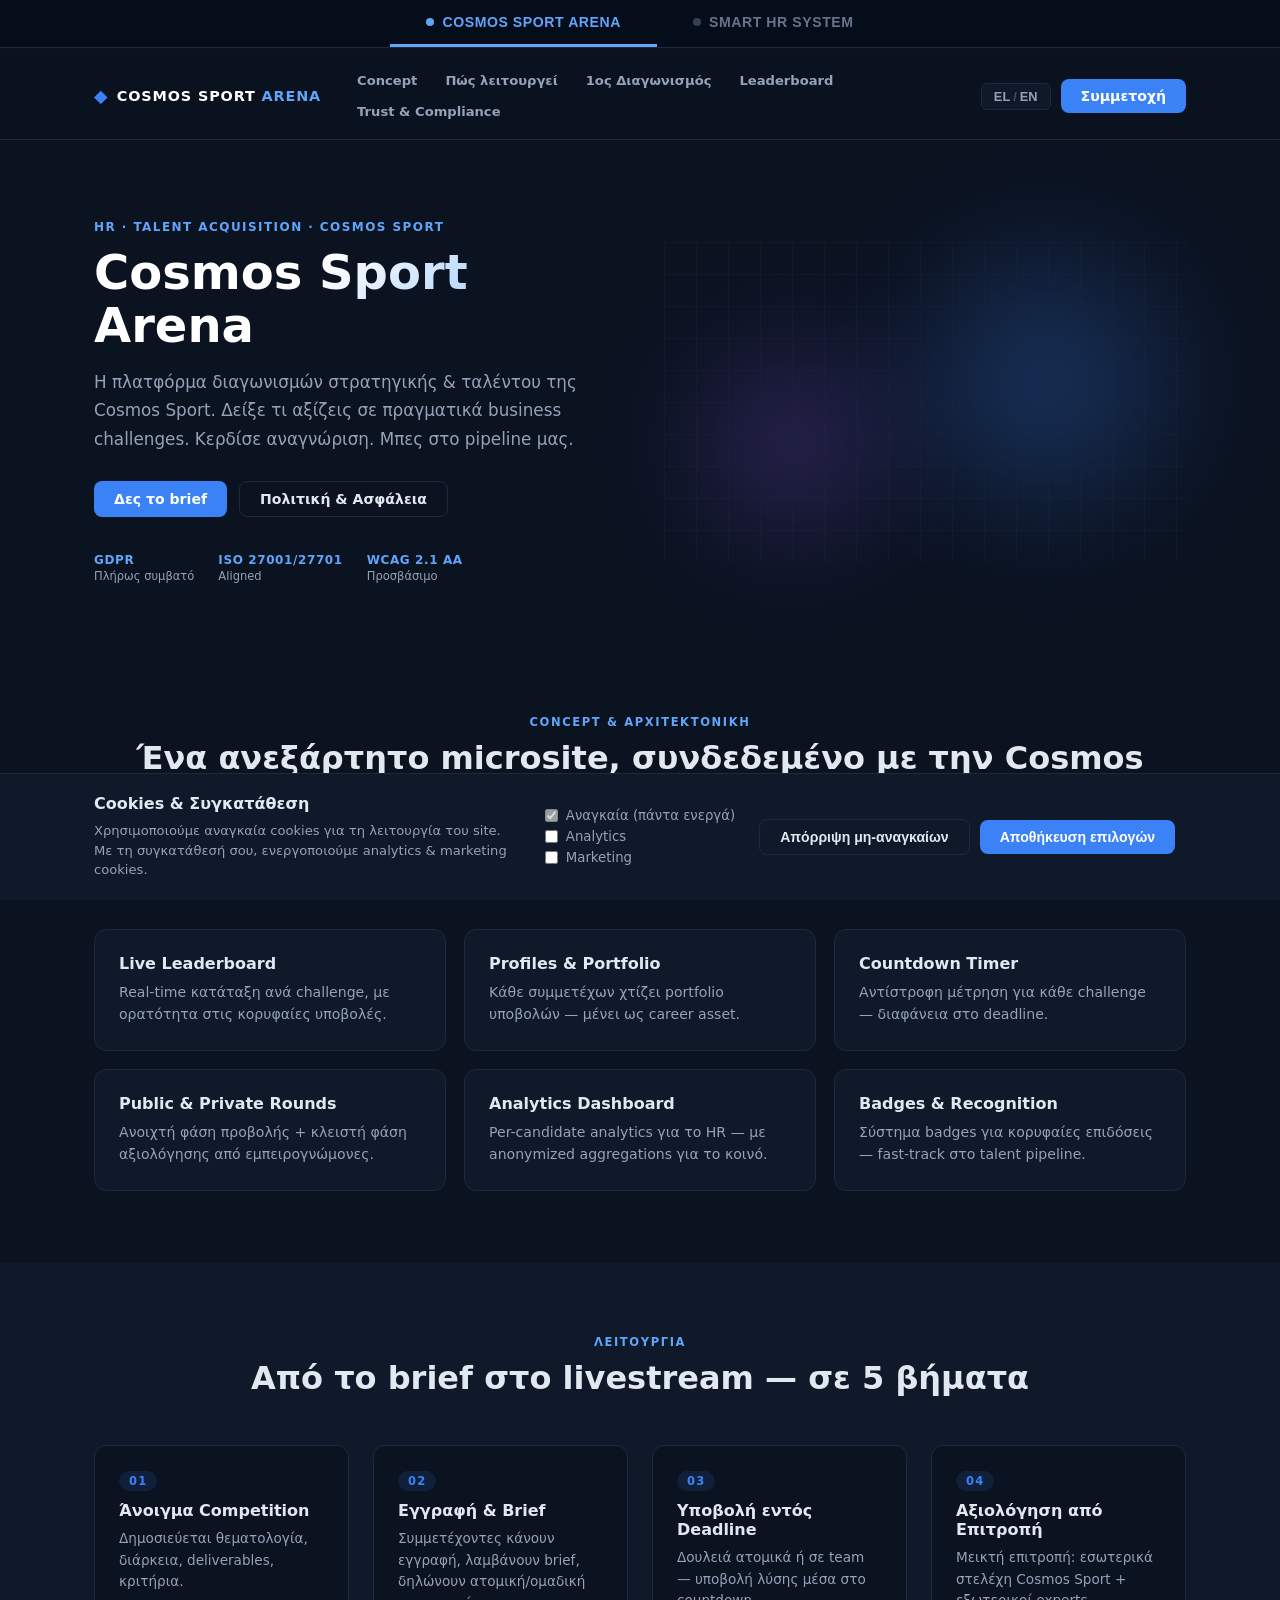
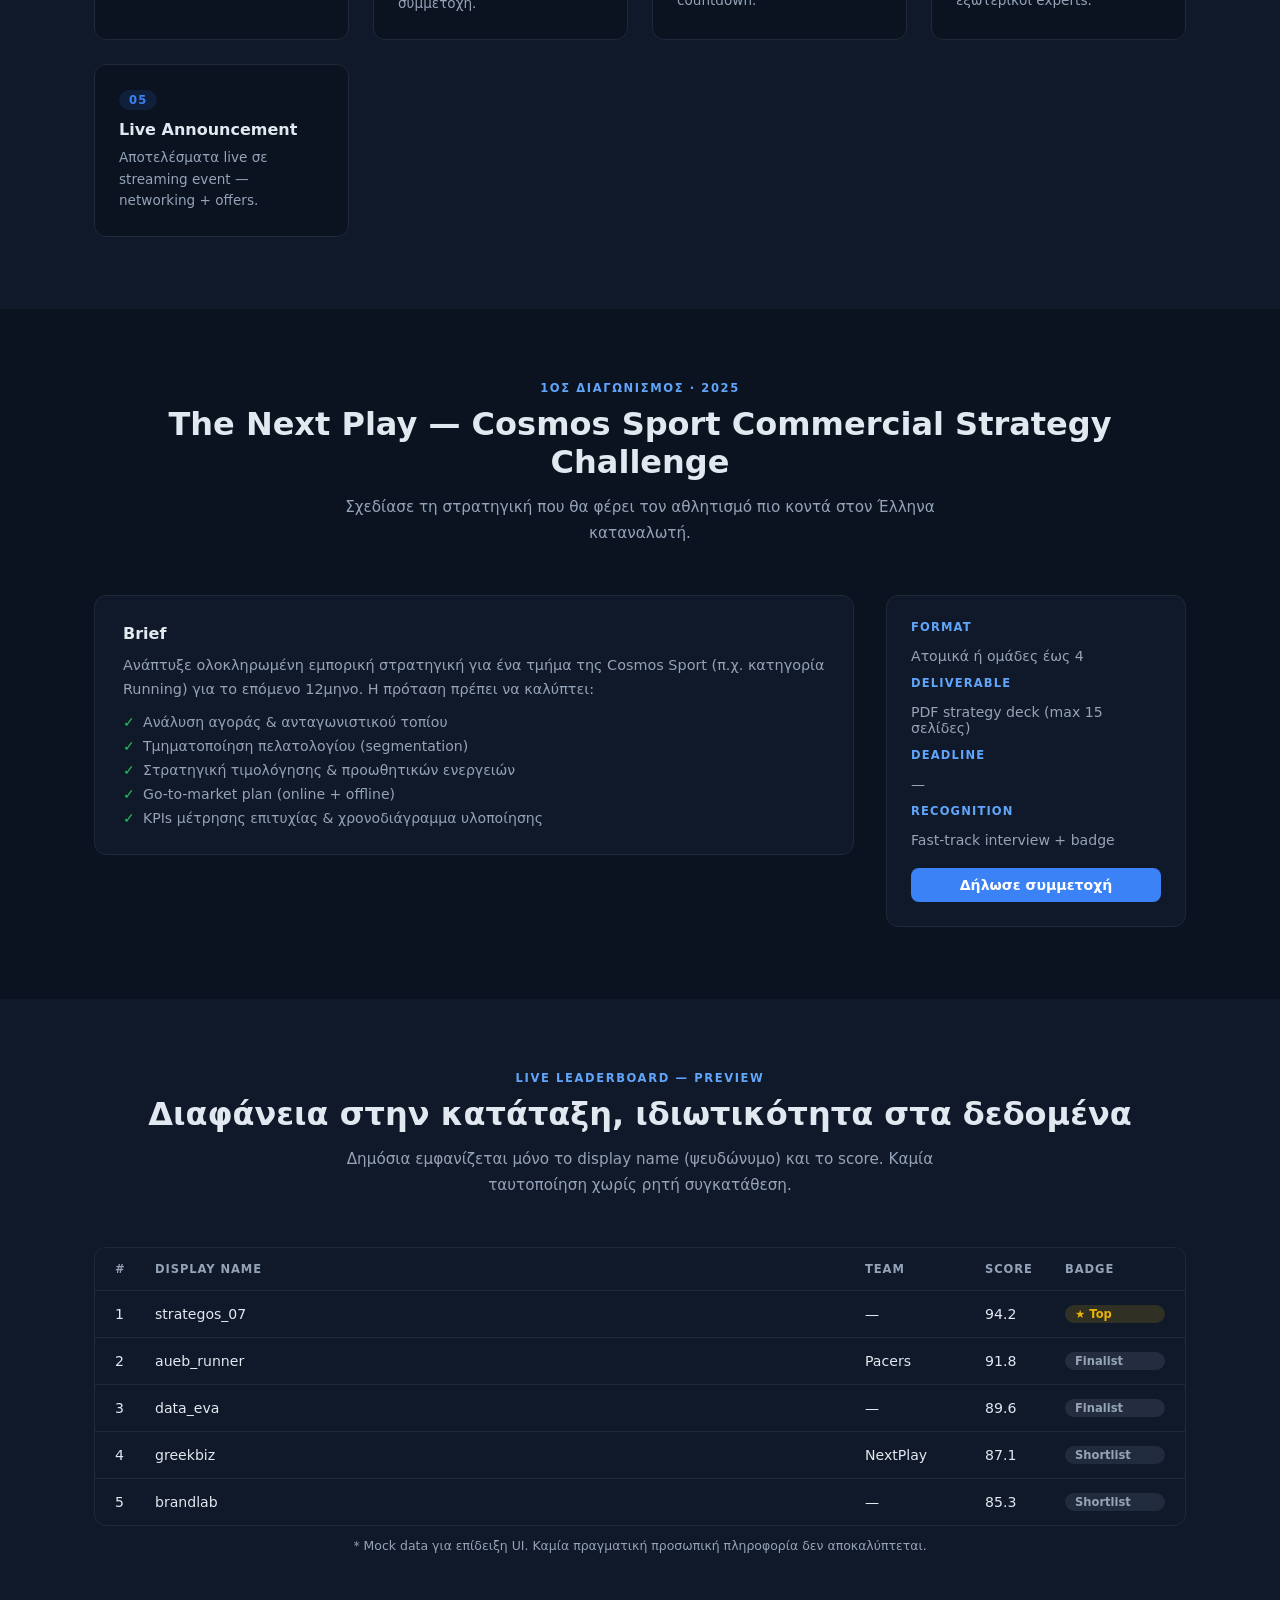
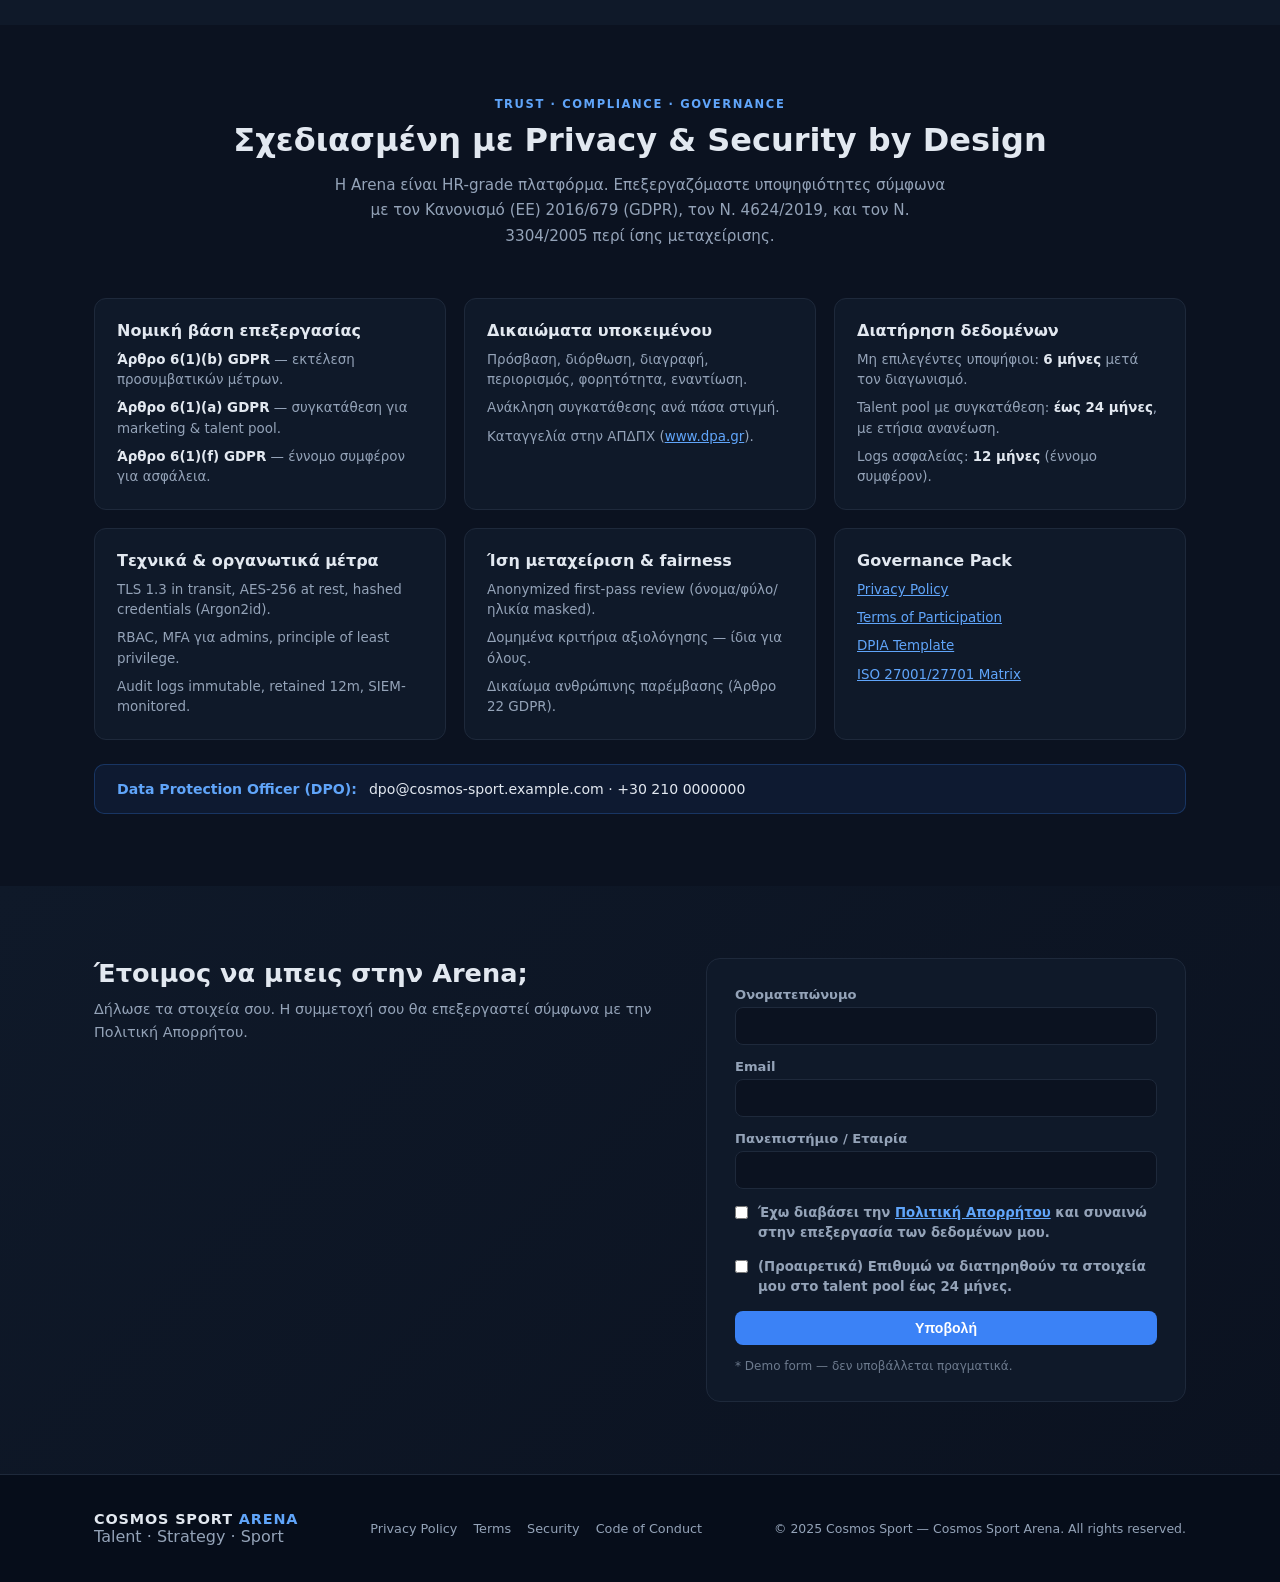
==== commit dfe384d6: "final page" ====
--- a/index.html
+++ b/index.html
@@ -2,32 +2,28 @@
 <html lang="el">
 <head>
   <meta charset="UTF-8" />
+  <meta name="viewport" content="width=device-width, initial-scale=1.0" />
   <meta http-equiv="X-Content-Type-Options" content="nosniff" />
-  <meta http-equiv="Referrer-Policy" content="strict-origin-when-cross-origin" />
-  <meta name="viewport" content="width=device-width, initial-scale=1.0" />
   <meta name="description" content="Cosmos Sport — Arena & Smart HR System" />
   <meta name="robots" content="index,follow" />
   <title>Cosmos Sport — Arena & Smart HR System</title>
   <style>
-    /* ═══════════════════════════════════════════
-       RESET & BASE
-    ═══════════════════════════════════════════ */
+    /* ── Reset ── */
     *, *::before, *::after { box-sizing: border-box; margin: 0; padding: 0; }
     body { font-family: 'Segoe UI', system-ui, Arial, sans-serif; }
-
-    /* ═══════════════════════════════════════════
-       TAB SWITCHER
-    ═══════════════════════════════════════════ */
+    [hidden] { display: none !important; }
+
+    /* ══════════════════════════════════════════
+       TAB BAR
+    ══════════════════════════════════════════ */
     #tab-bar {
       position: fixed;
       top: 0; left: 0; right: 0;
       z-index: 10000;
       display: flex;
       justify-content: center;
-      gap: 0;
       background: #060d1a;
       border-bottom: 1px solid #1e293b;
-      padding: 0;
     }
     .tab-btn {
       display: flex;
@@ -45,571 +41,292 @@
       border-bottom: 3px solid transparent;
       transition: color .2s, border-color .2s, background .2s;
     }
-    .tab-btn:hover { color: #e2e8f0; background: #0f1929; }
+    .tab-btn:hover  { color: #e2e8f0; background: #0f1929; }
     .tab-btn.active { color: #60a5fa; border-bottom-color: #60a5fa; }
     .tab-btn .dot {
       width: 8px; height: 8px;
       border-radius: 50%;
       background: currentColor;
-      opacity: .5;
-      flex-shrink: 0;
+      opacity: .5; flex-shrink: 0;
     }
     .tab-btn.active .dot { opacity: 1; }
 
-    /* ═══════════════════════════════════════════
-       PAGE CONTAINERS
-    ═══════════════════════════════════════════ */
-    .page { display: none; }
-    .page.active { display: block; }
-
-    /* ════════════════════════════════════════════════════════
-       ██████  ARENA PAGE CSS
-    ════════════════════════════════════════════════════════ */
+    /* ══════════════════════════════════════════
+       ARENA  (#page-arena)
+    ══════════════════════════════════════════ */
     #page-arena {
-      --a-bg:      #0b1220;
-      --a-surface: #0f1929;
-      --a-border:  #1e293b;
-      --a-text:    #e2e8f0;
-      --a-muted:   #94a3b8;
-      --a-accent:  #3b82f6;
-      --a-accent2: #60a5fa;
-      --a-green:   #22c55e;
-      background: var(--a-bg);
-      color: var(--a-text);
-      padding-top: 53px; /* tab-bar height */
-    }
-    #page-arena a { color: var(--a-accent2); }
-    #page-arena a:hover { text-decoration: underline; }
-
-    /* container */
-    #page-arena .container {
-      max-width: 1140px;
-      margin: 0 auto;
-      padding: 0 24px;
-    }
-
-    /* ── header ── */
+      --bg:      #0b1220;
+      --surface: #0f1929;
+      --border:  #1e293b;
+      --text:    #e2e8f0;
+      --muted:   #94a3b8;
+      --accent:  #3b82f6;
+      --accent2: #60a5fa;
+      --green:   #22c55e;
+      background: var(--bg);
+      color: var(--text);
+      padding-top: 53px;
+      min-height: 100vh;
+    }
+    #page-arena a            { color: var(--accent2); }
+    #page-arena a:hover      { text-decoration: underline; }
+
+    #page-arena .container   { max-width: 1140px; margin: 0 auto; padding: 0 24px; }
+
+    /* header */
     #page-arena .site-header {
-      position: sticky;
-      top: 53px;
-      z-index: 200;
-      background: rgba(11,18,32,.9);
+      position: sticky; top: 53px; z-index: 200;
+      background: rgba(11,18,32,.92);
       backdrop-filter: blur(12px);
-      border-bottom: 1px solid var(--a-border);
+      border-bottom: 1px solid var(--border);
     }
     #page-arena .header-grid {
-      display: flex;
-      align-items: center;
-      gap: 24px;
-      padding: 14px 24px;
-      flex-wrap: wrap;
+      display: flex; align-items: center; gap: 24px;
+      padding: 14px 24px; flex-wrap: wrap;
     }
     #page-arena .brand {
-      text-decoration: none;
-      display: flex;
-      align-items: center;
-      gap: 8px;
-      font-weight: 800;
-      font-size: 1rem;
-      letter-spacing: .08em;
-      color: #fff;
-    }
-    #page-arena .brand-mark { color: var(--a-accent); font-size: 1.1rem; }
-    #page-arena .brand em { color: var(--a-accent2); font-style: normal; }
-    #page-arena .primary-nav {
-      display: flex;
-      gap: 4px;
-      flex: 1;
-      flex-wrap: wrap;
-    }
+      text-decoration: none; display: flex; align-items: center; gap: 8px;
+      font-weight: 800; font-size: 1rem; letter-spacing: .08em; color: #fff;
+    }
+    #page-arena .brand-mark { color: var(--accent); font-size: 1.1rem; }
+    #page-arena .brand em   { color: var(--accent2); font-style: normal; }
+    #page-arena .primary-nav { display: flex; gap: 4px; flex: 1; flex-wrap: wrap; }
     #page-arena .primary-nav a {
-      padding: 6px 12px;
-      border-radius: 6px;
-      font-size: .82rem;
-      font-weight: 600;
-      color: var(--a-muted);
-      text-decoration: none;
-      transition: color .2s, background .2s;
-    }
-    #page-arena .primary-nav a:hover { color: var(--a-text); background: var(--a-surface); }
+      padding: 6px 12px; border-radius: 6px;
+      font-size: .82rem; font-weight: 600; color: var(--muted);
+      text-decoration: none; transition: color .2s, background .2s;
+    }
+    #page-arena .primary-nav a:hover { color: var(--text); background: var(--surface); }
     #page-arena .header-actions { display: flex; align-items: center; gap: 10px; }
     #page-arena .lang-toggle {
-      background: var(--a-surface);
-      border: 1px solid var(--a-border);
-      color: var(--a-muted);
-      padding: 5px 12px;
-      border-radius: 6px;
-      cursor: pointer;
-      font-size: .8rem;
-      font-weight: 600;
-    }
-    #page-arena .lang-toggle:hover { color: var(--a-text); }
+      background: var(--surface); border: 1px solid var(--border); color: var(--muted);
+      padding: 5px 12px; border-radius: 6px; cursor: pointer;
+      font-size: .8rem; font-weight: 600;
+    }
+    #page-arena .lang-toggle:hover { color: var(--text); }
     #page-arena .sep { margin: 0 3px; opacity: .4; }
 
-    /* ── Arena buttons ── */
+    /* buttons */
     #page-arena .btn {
-      display: inline-flex;
-      align-items: center;
-      gap: 6px;
-      padding: 9px 20px;
-      border-radius: 8px;
-      font-size: .88rem;
-      font-weight: 700;
-      text-decoration: none;
-      border: none;
-      cursor: pointer;
+      display: inline-flex; align-items: center; gap: 6px;
+      padding: 9px 20px; border-radius: 8px;
+      font-size: .88rem; font-weight: 700;
+      text-decoration: none; border: none; cursor: pointer;
       transition: opacity .2s, transform .1s;
     }
-    #page-arena .btn:active { transform: scale(.97); }
-    #page-arena .btn-primary {
-      background: var(--a-accent);
-      color: #fff;
-    }
-    #page-arena .btn-primary:hover { background: #2563eb; text-decoration: none; color:#fff; }
-    #page-arena .btn-ghost {
-      background: transparent;
-      color: var(--a-text);
-      border: 1px solid var(--a-border);
-    }
-    #page-arena .btn-ghost:hover { background: var(--a-surface); text-decoration: none; }
-    #page-arena .btn.full { width: 100%; justify-content: center; }
-
-    /* ── hero ── */
-    #page-arena .hero {
-      padding: 80px 0 60px;
-      position: relative;
-      overflow: hidden;
-    }
+    #page-arena .btn:active      { transform: scale(.97); }
+    #page-arena .btn-primary     { background: var(--accent); color: #fff; }
+    #page-arena .btn-primary:hover { background: #2563eb; text-decoration: none; color: #fff; }
+    #page-arena .btn-ghost       { background: transparent; color: var(--text); border: 1px solid var(--border); }
+    #page-arena .btn-ghost:hover { background: var(--surface); text-decoration: none; }
+    #page-arena .btn.full        { width: 100%; justify-content: center; }
+
+    /* hero */
+    #page-arena .hero { padding: 80px 0 60px; position: relative; overflow: hidden; }
     #page-arena .hero-grid {
-      display: grid;
-      grid-template-columns: 1fr 1fr;
-      gap: 48px;
-      align-items: center;
+      display: grid; grid-template-columns: 1fr 1fr;
+      gap: 48px; align-items: center;
     }
     @media (max-width: 760px) {
       #page-arena .hero-grid { grid-template-columns: 1fr; }
       #page-arena .hero-visual { display: none; }
     }
     #page-arena .eyebrow {
-      font-size: .75rem;
-      font-weight: 700;
-      letter-spacing: .12em;
-      text-transform: uppercase;
-      color: var(--a-accent2);
-      margin-bottom: 12px;
+      font-size: .75rem; font-weight: 700; letter-spacing: .12em;
+      text-transform: uppercase; color: var(--accent2); margin-bottom: 12px;
     }
     #page-arena h1 {
-      font-size: clamp(2rem, 4vw, 3rem);
-      font-weight: 800;
-      line-height: 1.1;
-      background: linear-gradient(135deg, #fff 40%, var(--a-accent2));
-      -webkit-background-clip: text;
-      -webkit-text-fill-color: transparent;
-      background-clip: text;
-      margin-bottom: 16px;
-    }
-    #page-arena .lead {
-      font-size: 1.05rem;
-      color: var(--a-muted);
-      line-height: 1.7;
-      margin-bottom: 28px;
-    }
+      font-size: clamp(2rem, 4vw, 3rem); font-weight: 800; line-height: 1.1;
+      background: linear-gradient(135deg, #fff 40%, var(--accent2));
+      -webkit-background-clip: text; -webkit-text-fill-color: transparent;
+      background-clip: text; margin-bottom: 16px;
+    }
+    #page-arena .lead { font-size: 1.05rem; color: var(--muted); line-height: 1.7; margin-bottom: 28px; }
     #page-arena .hero-ctas { display: flex; gap: 12px; flex-wrap: wrap; margin-bottom: 36px; }
-    #page-arena .hero-stats {
-      list-style: none;
-      display: flex;
-      gap: 24px;
-      flex-wrap: wrap;
-    }
-    #page-arena .hero-stats li {
-      display: flex;
-      flex-direction: column;
-      gap: 2px;
-    }
-    #page-arena .hero-stats strong {
-      font-size: .75rem;
-      font-weight: 800;
-      color: var(--a-accent2);
-      letter-spacing: .05em;
-    }
-    #page-arena .hero-stats span {
-      font-size: .72rem;
-      color: var(--a-muted);
-    }
-    /* orbs */
-    #page-arena .hero-visual {
-      position: relative;
-      height: 320px;
-    }
-    #page-arena .orb {
-      position: absolute;
-      border-radius: 50%;
-      filter: blur(60px);
-      opacity: .35;
-    }
-    #page-arena .orb-a {
-      width: 280px; height: 280px;
-      background: radial-gradient(circle, #3b82f6, transparent);
-      top: 0; right: 0;
-    }
-    #page-arena .orb-b {
-      width: 200px; height: 200px;
-      background: radial-gradient(circle, #8b5cf6, transparent);
-      bottom: 20px; left: 30px;
-    }
+    #page-arena .hero-stats { list-style: none; display: flex; gap: 24px; flex-wrap: wrap; }
+    #page-arena .hero-stats li { display: flex; flex-direction: column; gap: 2px; }
+    #page-arena .hero-stats strong { font-size: .75rem; font-weight: 800; color: var(--accent2); letter-spacing: .05em; }
+    #page-arena .hero-stats span  { font-size: .72rem; color: var(--muted); }
+    #page-arena .hero-visual { position: relative; height: 320px; }
+    #page-arena .orb { position: absolute; border-radius: 50%; filter: blur(60px); opacity: .35; }
+    #page-arena .orb-a { width: 280px; height: 280px; background: radial-gradient(circle, #3b82f6, transparent); top: 0; right: 0; }
+    #page-arena .orb-b { width: 200px; height: 200px; background: radial-gradient(circle, #8b5cf6, transparent); bottom: 20px; left: 30px; }
     #page-arena .grid-bg {
-      position: absolute;
-      inset: 0;
-      background-image: linear-gradient(var(--a-border) 1px, transparent 1px),
-                        linear-gradient(90deg, var(--a-border) 1px, transparent 1px);
+      position: absolute; inset: 0; opacity: .3;
+      background-image: linear-gradient(var(--border) 1px, transparent 1px),
+                        linear-gradient(90deg, var(--border) 1px, transparent 1px);
       background-size: 32px 32px;
-      opacity: .3;
-    }
-
-    /* ── sections ── */
-    #page-arena .section { padding: 72px 0; }
-    #page-arena .section-alt { background: var(--a-surface); }
-    #page-arena .section-head {
-      text-align: center;
-      margin-bottom: 48px;
-    }
+    }
+
+    /* sections */
+    #page-arena .section     { padding: 72px 0; }
+    #page-arena .section-alt { background: var(--surface); }
+    #page-arena .section-head { text-align: center; margin-bottom: 48px; }
     #page-arena .kicker {
-      font-size: .72rem;
-      font-weight: 700;
-      letter-spacing: .14em;
-      text-transform: uppercase;
-      color: var(--a-accent2);
-      margin-bottom: 10px;
-    }
-    #page-arena h2 {
-      font-size: clamp(1.4rem, 3vw, 2rem);
-      font-weight: 800;
-      margin-bottom: 14px;
-    }
-    #page-arena .section-lead {
-      font-size: .95rem;
-      color: var(--a-muted);
-      max-width: 620px;
-      margin: 0 auto;
-      line-height: 1.7;
-    }
+      font-size: .72rem; font-weight: 700; letter-spacing: .14em;
+      text-transform: uppercase; color: var(--accent2); margin-bottom: 10px;
+    }
+    #page-arena h2 { font-size: clamp(1.4rem, 3vw, 2rem); font-weight: 800; margin-bottom: 14px; }
+    #page-arena .section-lead { font-size: .95rem; color: var(--muted); max-width: 620px; margin: 0 auto; line-height: 1.7; }
     #page-arena h3 { font-size: 1rem; font-weight: 700; margin-bottom: 8px; }
 
-    /* ── cards ── */
-    #page-arena .cards {
-      display: grid;
-      grid-template-columns: repeat(auto-fill, minmax(280px, 1fr));
-      gap: 18px;
-    }
+    /* cards */
+    #page-arena .cards { display: grid; grid-template-columns: repeat(auto-fill, minmax(280px, 1fr)); gap: 18px; }
     #page-arena .card {
-      background: var(--a-surface);
-      border: 1px solid var(--a-border);
-      border-radius: 12px;
-      padding: 24px;
+      background: var(--surface); border: 1px solid var(--border);
+      border-radius: 12px; padding: 24px;
       transition: border-color .2s, transform .2s;
     }
-    #page-arena .card:hover {
-      border-color: var(--a-accent);
-      transform: translateY(-2px);
-    }
-    #page-arena .card p { font-size: .88rem; color: var(--a-muted); line-height: 1.6; }
-
-    /* ── steps ── */
+    #page-arena .card:hover { border-color: var(--accent); transform: translateY(-2px); }
+    #page-arena .card p { font-size: .88rem; color: var(--muted); line-height: 1.6; }
+
+    /* steps */
     #page-arena .steps {
-      list-style: none;
-      display: grid;
-      grid-template-columns: repeat(auto-fill, minmax(200px, 1fr));
-      gap: 24px;
-      counter-reset: none;
-    }
-    #page-arena .steps li {
-      background: var(--a-bg);
-      border: 1px solid var(--a-border);
-      border-radius: 12px;
-      padding: 24px;
-    }
+      list-style: none; display: grid;
+      grid-template-columns: repeat(auto-fill, minmax(200px, 1fr)); gap: 24px;
+    }
+    #page-arena .steps li { background: var(--bg); border: 1px solid var(--border); border-radius: 12px; padding: 24px; }
     #page-arena .step-n {
-      display: inline-block;
-      font-size: .72rem;
-      font-weight: 800;
-      letter-spacing: .1em;
-      color: var(--a-accent);
-      background: rgba(59,130,246,.12);
-      padding: 3px 10px;
-      border-radius: 999px;
-      margin-bottom: 10px;
-    }
-    #page-arena .steps p { font-size: .85rem; color: var(--a-muted); line-height: 1.6; margin-top: 4px; }
-
-    /* ── brief ── */
-    #page-arena .brief {
-      display: grid;
-      grid-template-columns: 1fr 300px;
-      gap: 32px;
-      align-items: start;
-    }
+      display: inline-block; font-size: .72rem; font-weight: 800;
+      letter-spacing: .1em; color: var(--accent);
+      background: rgba(59,130,246,.12); padding: 3px 10px;
+      border-radius: 999px; margin-bottom: 10px;
+    }
+    #page-arena .steps p { font-size: .85rem; color: var(--muted); line-height: 1.6; margin-top: 4px; }
+
+    /* brief */
+    #page-arena .brief { display: grid; grid-template-columns: 1fr 300px; gap: 32px; align-items: start; }
     @media (max-width: 760px) { #page-arena .brief { grid-template-columns: 1fr; } }
-    #page-arena .brief-main {
-      background: var(--a-surface);
-      border: 1px solid var(--a-border);
-      border-radius: 12px;
-      padding: 28px;
-    }
-    #page-arena .brief-main p { font-size: .9rem; color: var(--a-muted); line-height: 1.7; margin: 10px 0; }
+    #page-arena .brief-main { background: var(--surface); border: 1px solid var(--border); border-radius: 12px; padding: 28px; }
+    #page-arena .brief-main p { font-size: .9rem; color: var(--muted); line-height: 1.7; margin: 10px 0; }
     #page-arena .ticks { list-style: none; display: flex; flex-direction: column; gap: 8px; margin-top: 12px; }
-    #page-arena .ticks li {
-      font-size: .88rem;
-      color: var(--a-muted);
-      padding-left: 20px;
-      position: relative;
-    }
-    #page-arena .ticks li::before {
-      content: '✓';
-      position: absolute;
-      left: 0;
-      color: var(--a-green);
-      font-weight: 700;
-    }
-    #page-arena .brief-meta {
-      background: var(--a-surface);
-      border: 1px solid var(--a-border);
-      border-radius: 12px;
-      padding: 24px;
-    }
+    #page-arena .ticks li { font-size: .88rem; color: var(--muted); padding-left: 20px; position: relative; }
+    #page-arena .ticks li::before { content: '✓'; position: absolute; left: 0; color: var(--green); font-weight: 700; }
+    #page-arena .brief-meta { background: var(--surface); border: 1px solid var(--border); border-radius: 12px; padding: 24px; }
     #page-arena .brief-meta dl { display: flex; flex-direction: column; gap: 12px; margin-bottom: 20px; }
     #page-arena .brief-meta dt {
-      font-size: .72rem;
-      font-weight: 700;
-      letter-spacing: .1em;
-      text-transform: uppercase;
-      color: var(--a-accent2);
-      margin-bottom: 2px;
-    }
-    #page-arena .brief-meta dd { font-size: .88rem; color: var(--a-muted); }
-
-    /* ── leaderboard ── */
-    #page-arena .lb-table {
-      border: 1px solid var(--a-border);
-      border-radius: 12px;
-      overflow: hidden;
-    }
+      font-size: .72rem; font-weight: 700; letter-spacing: .1em;
+      text-transform: uppercase; color: var(--accent2); margin-bottom: 2px;
+    }
+    #page-arena .brief-meta dd { font-size: .88rem; color: var(--muted); }
+
+    /* leaderboard */
+    #page-arena .lb-table { border: 1px solid var(--border); border-radius: 12px; overflow: hidden; }
     #page-arena .lb-row {
-      display: grid;
-      grid-template-columns: 40px 1fr 120px 80px 100px;
-      gap: 0;
-      padding: 14px 20px;
-      border-bottom: 1px solid var(--a-border);
-      font-size: .88rem;
-      align-items: center;
+      display: grid; grid-template-columns: 40px 1fr 120px 80px 100px;
+      padding: 14px 20px; border-bottom: 1px solid var(--border);
+      font-size: .88rem; align-items: center;
     }
     #page-arena .lb-row:last-child { border-bottom: none; }
     #page-arena .lb-head {
-      background: var(--a-surface);
-      font-size: .72rem;
-      font-weight: 700;
-      letter-spacing: .08em;
-      text-transform: uppercase;
-      color: var(--a-muted);
-    }
-    #page-arena .lb-row:not(.lb-head):first-of-type { background: rgba(59,130,246,.05); }
-    #page-arena .b {
-      display: inline-block;
-      padding: 2px 10px;
-      border-radius: 999px;
-      font-size: .72rem;
-      font-weight: 700;
-      background: rgba(100,116,139,.2);
-      color: var(--a-muted);
-    }
-    #page-arena .b.gold { background: rgba(234,179,8,.15); color: #eab308; }
+      background: var(--surface); font-size: .72rem; font-weight: 700;
+      letter-spacing: .08em; text-transform: uppercase; color: var(--muted);
+    }
+    #page-arena .b { display: inline-block; padding: 2px 10px; border-radius: 999px; font-size: .72rem; font-weight: 700; background: rgba(100,116,139,.2); color: var(--muted); }
+    #page-arena .b.gold   { background: rgba(234,179,8,.15); color: #eab308; }
     #page-arena .b.silver { background: rgba(148,163,184,.15); color: #94a3b8; }
-    #page-arena .hint { font-size: .78rem; color: var(--a-muted); margin-top: 12px; text-align: center; }
+    #page-arena .hint { font-size: .78rem; color: var(--muted); margin-top: 12px; text-align: center; }
     @media (max-width: 600px) {
       #page-arena .lb-row { grid-template-columns: 30px 1fr 70px; }
       #page-arena .lb-row span:nth-child(3),
       #page-arena .lb-row span:nth-child(5) { display: none; }
     }
 
-    /* ── trust ── */
-    #page-arena .trust-grid {
-      display: grid;
-      grid-template-columns: repeat(auto-fill, minmax(300px, 1fr));
-      gap: 18px;
-      margin-bottom: 24px;
-    }
-    #page-arena .trust-card {
-      background: var(--a-surface);
-      border: 1px solid var(--a-border);
-      border-radius: 12px;
-      padding: 22px;
-    }
+    /* trust */
+    #page-arena .trust-grid { display: grid; grid-template-columns: repeat(auto-fill, minmax(300px, 1fr)); gap: 18px; margin-bottom: 24px; }
+    #page-arena .trust-card { background: var(--surface); border: 1px solid var(--border); border-radius: 12px; padding: 22px; }
     #page-arena .trust-card ul { list-style: none; display: flex; flex-direction: column; gap: 8px; margin-top: 10px; }
-    #page-arena .trust-card li { font-size: .84rem; color: var(--a-muted); line-height: 1.5; }
-    #page-arena .trust-card li strong { color: var(--a-text); }
+    #page-arena .trust-card li { font-size: .84rem; color: var(--muted); line-height: 1.5; }
+    #page-arena .trust-card li strong { color: var(--text); }
     #page-arena .dpo-card {
-      background: rgba(59,130,246,.08);
-      border: 1px solid rgba(59,130,246,.25);
-      border-radius: 10px;
-      padding: 16px 22px;
-      font-size: .88rem;
-      display: flex;
-      gap: 12px;
-      flex-wrap: wrap;
-      align-items: center;
-    }
-    #page-arena .dpo-card strong { color: var(--a-accent2); }
-
-    /* ── apply / CTA ── */
+      background: rgba(59,130,246,.08); border: 1px solid rgba(59,130,246,.25);
+      border-radius: 10px; padding: 16px 22px; font-size: .88rem;
+      display: flex; gap: 12px; flex-wrap: wrap; align-items: center;
+    }
+    #page-arena .dpo-card strong { color: var(--accent2); }
+
+    /* apply */
     #page-arena .section-cta { background: linear-gradient(135deg, #0f1929, #0b1220); }
-    #page-arena .apply-grid {
-      display: grid;
-      grid-template-columns: 1fr 480px;
-      gap: 48px;
-      align-items: start;
-    }
+    #page-arena .apply-grid { display: grid; grid-template-columns: 1fr 480px; gap: 48px; align-items: start; }
     @media (max-width: 860px) { #page-arena .apply-grid { grid-template-columns: 1fr; } }
     #page-arena .apply-grid > div > h2 { font-size: 1.6rem; margin-bottom: 10px; }
-    #page-arena .apply-grid > div > p { color: var(--a-muted); font-size: .9rem; line-height: 1.6; }
-    #page-arena .apply-form {
-      display: flex;
-      flex-direction: column;
-      gap: 14px;
-      background: var(--a-surface);
-      border: 1px solid var(--a-border);
-      border-radius: 14px;
-      padding: 28px;
-    }
-    #page-arena .apply-form label {
-      display: flex;
-      flex-direction: column;
-      gap: 5px;
-      font-size: .82rem;
-      font-weight: 600;
-      color: var(--a-muted);
-    }
+    #page-arena .apply-grid > div > p  { color: var(--muted); font-size: .9rem; line-height: 1.6; }
+    #page-arena .apply-form { display: flex; flex-direction: column; gap: 14px; background: var(--surface); border: 1px solid var(--border); border-radius: 14px; padding: 28px; }
+    #page-arena .apply-form label { display: flex; flex-direction: column; gap: 5px; font-size: .82rem; font-weight: 600; color: var(--muted); }
     #page-arena .apply-form input[type=text],
     #page-arena .apply-form input[type=email] {
-      padding: 10px 14px;
-      background: var(--a-bg);
-      border: 1px solid var(--a-border);
-      border-radius: 8px;
-      color: var(--a-text);
-      font-size: .9rem;
-      outline: none;
+      padding: 10px 14px; background: var(--bg); border: 1px solid var(--border);
+      border-radius: 8px; color: var(--text); font-size: .9rem; outline: none;
       transition: border-color .2s;
     }
     #page-arena .apply-form input[type=text]:focus,
-    #page-arena .apply-form input[type=email]:focus { border-color: var(--a-accent); }
-    #page-arena .apply-form label.check {
-      flex-direction: row;
-      align-items: flex-start;
-      gap: 10px;
-      font-size: .83rem;
-      color: var(--a-muted);
-      line-height: 1.5;
-    }
+    #page-arena .apply-form input[type=email]:focus { border-color: var(--accent); }
+    #page-arena .apply-form label.check { flex-direction: row; align-items: flex-start; gap: 10px; font-size: .83rem; color: var(--muted); line-height: 1.5; }
     #page-arena .apply-form label.check input { margin-top: 3px; flex-shrink: 0; }
-    #page-arena .form-note { font-size: .75rem; color: var(--a-muted); opacity: .7; }
-
-    /* ── footer ── */
-    #page-arena .site-footer {
-      background: #060d1a;
-      border-top: 1px solid var(--a-border);
-      padding: 36px 0;
-    }
-    #page-arena .footer-grid {
-      display: flex;
-      gap: 24px;
-      align-items: center;
-      flex-wrap: wrap;
-      justify-content: space-between;
-    }
-    #page-arena .brand-text { font-weight: 800; font-size: .9rem; letter-spacing: .06em; }
-    #page-arena .brand-text em { color: var(--a-accent2); font-style: normal; }
-    #page-arena .muted { color: var(--a-muted); }
+    #page-arena .form-note { font-size: .75rem; color: var(--muted); opacity: .7; }
+
+    /* footer */
+    #page-arena .site-footer { background: #060d1a; border-top: 1px solid var(--border); padding: 36px 0; }
+    #page-arena .footer-grid { display: flex; gap: 24px; align-items: center; flex-wrap: wrap; justify-content: space-between; }
+    #page-arena .brand-text  { font-weight: 800; font-size: .9rem; letter-spacing: .06em; }
+    #page-arena .brand-text em { color: var(--accent2); font-style: normal; }
+    #page-arena .muted { color: var(--muted); }
     #page-arena .small { font-size: .78rem; }
     #page-arena .site-footer nav { display: flex; gap: 16px; flex-wrap: wrap; }
-    #page-arena .site-footer nav a {
-      font-size: .8rem;
-      color: var(--a-muted);
-      text-decoration: none;
-    }
-    #page-arena .site-footer nav a:hover { color: var(--a-text); }
-
-    /* ── cookie banner ── */
-    #page-arena .cookie-banner {
-      position: fixed;
-      bottom: 0; left: 0; right: 0;
-      background: #0f1929;
-      border-top: 1px solid var(--a-border);
-      z-index: 9000;
-      padding: 20px 0;
-    }
-    #page-arena .cookie-banner[hidden] { display: none; }
-    #page-arena .ck-grid {
-      display: flex;
-      gap: 24px;
-      align-items: center;
-      flex-wrap: wrap;
-    }
-    #page-arena .ck-grid > div { flex: 1; min-width: 260px; }
-    #page-arena .ck-grid h3 { font-size: .95rem; margin-bottom: 5px; }
-    #page-arena .ck-grid p { font-size: .82rem; color: var(--a-muted); line-height: 1.5; }
-    #page-arena .ck-fields {
-      border: none;
-      display: flex;
-      flex-direction: column;
-      gap: 6px;
-    }
-    #page-arena .ck-fields label { display: flex; gap: 8px; font-size: .83rem; color: var(--a-muted); align-items: center; }
-    #page-arena .ck-actions { display: flex; gap: 10px; flex-wrap: wrap; align-items: center; }
-
-    /* ════════════════════════════════════════════════════════
-       ██████  SMART HR PAGE CSS
-    ════════════════════════════════════════════════════════ */
+    #page-arena .site-footer nav a { font-size: .8rem; color: var(--muted); text-decoration: none; }
+    #page-arena .site-footer nav a:hover { color: var(--text); }
+
+    /* cookie banner */
+    #cookieBanner {
+      position: fixed; bottom: 0; left: 0; right: 0;
+      background: #0f1929; border-top: 1px solid #1e293b;
+      z-index: 9000; padding: 20px 0;
+    }
+    .ck-grid { display: flex; gap: 24px; align-items: center; flex-wrap: wrap; }
+    .ck-grid > div { flex: 1; min-width: 260px; }
+    .ck-grid h3 { font-size: .95rem; margin-bottom: 5px; color: #e2e8f0; }
+    .ck-grid p  { font-size: .82rem; color: #94a3b8; line-height: 1.5; }
+    .ck-fields  { border: none; display: flex; flex-direction: column; gap: 6px; }
+    .ck-fields label { display: flex; gap: 8px; font-size: .83rem; color: #94a3b8; align-items: center; }
+    .ck-actions { display: flex; gap: 10px; flex-wrap: wrap; align-items: center; }
+
+    /* ══════════════════════════════════════════
+       SMART HR  (#page-hr)
+    ══════════════════════════════════════════ */
     #page-hr {
       min-height: 100vh;
       background: linear-gradient(135deg, #004E89 0%, #1a237e 50%, #002244 100%);
       color: #1a1a1a;
-      padding: 24px 16px 48px;
-      padding-top: 77px; /* tab-bar 53px + 24px */
-    }
-    #page-hr h1  { font-size: 2rem;    font-weight: 700; color: #fff; }
-    #page-hr h2  { font-size: 1.15rem; font-weight: 600; }
-    #page-hr h3  { font-size: 1rem;    font-weight: 600; }
+      padding: 77px 16px 48px;
+    }
+    #page-hr h1 { font-size: 2rem;    font-weight: 700; color: #fff; }
+    #page-hr h2 { font-size: 1.15rem; font-weight: 600; }
+    #page-hr h3 { font-size: 1rem;    font-weight: 600; }
     #page-hr .page-wrapper { max-width: 1160px; margin: 0 auto; }
-    /* header */
+
     #page-hr .header { text-align: center; margin-bottom: 28px; }
     #page-hr .header .subtitle { color: rgba(255,255,255,.85); font-size: .95rem; margin: 6px 0 16px; }
     #page-hr .header-chips { display: flex; justify-content: center; gap: 10px; flex-wrap: wrap; }
     #page-hr .chip {
       display: inline-flex; align-items: center; gap: 5px;
-      padding: 5px 14px; border-radius: 999px;
-      font-size: .8rem; font-weight: 600;
+      padding: 5px 14px; border-radius: 999px; font-size: .8rem; font-weight: 600;
       backdrop-filter: blur(8px);
       background: rgba(255,255,255,.18); color: #fff;
       border: 1px solid rgba(255,255,255,.25);
     }
-    /* 2-col grid */
     #page-hr .grid-2 { display: grid; grid-template-columns: 1fr 1fr; gap: 24px; align-items: start; }
     @media (max-width: 860px) { #page-hr .grid-2 { grid-template-columns: 1fr; } }
-    /* card */
+
     #page-hr .card { background: #fff; border-radius: 12px; box-shadow: 0 4px 20px rgba(0,0,0,.15); overflow: hidden; }
-    #page-hr .card-header {
-      padding: 16px 20px; border-bottom: 1px solid #f0f0f0;
-      display: flex; align-items: center; gap: 8px;
-      font-size: 1rem; font-weight: 600;
-    }
+    #page-hr .card-header { padding: 16px 20px; border-bottom: 1px solid #f0f0f0; display: flex; align-items: center; gap: 8px; font-size: 1rem; font-weight: 600; }
     #page-hr .card-body { padding: 20px; }
-    /* form */
+
     #page-hr .form-group { margin-bottom: 14px; }
     #page-hr .form-group label { display: block; font-size: .82rem; font-weight: 600; color: #555; margin-bottom: 5px; }
     #page-hr .form-control {
-      width: 100%; padding: 10px 13px;
-      border: 1.5px solid #d0d7de; border-radius: 8px;
-      font-size: .92rem; color: #1a1a1a; background: #fff;
-      outline: none; transition: border-color .2s;
-      appearance: none; -webkit-appearance: none;
+      width: 100%; padding: 10px 13px; border: 1.5px solid #d0d7de; border-radius: 8px;
+      font-size: .92rem; color: #1a1a1a; background: #fff; outline: none;
+      transition: border-color .2s; appearance: none; -webkit-appearance: none;
     }
     #page-hr .form-control:focus { border-color: #004E89; }
     #page-hr select.form-control {
@@ -617,42 +334,29 @@
       background-repeat: no-repeat; background-position: right 12px center; padding-right: 36px; cursor: pointer;
     }
     #page-hr select.form-control option:disabled { color: #aaa; }
-    /* alert */
-    #page-hr .alert {
-      padding: 10px 14px; border-radius: 8px; font-size: .88rem;
-      display: flex; align-items: center; gap: 8px; margin-bottom: 14px;
-    }
+
+    #page-hr .alert { padding: 10px 14px; border-radius: 8px; font-size: .88rem; display: flex; align-items: center; gap: 8px; margin-bottom: 14px; }
     #page-hr .alert-info    { background: #eff6ff; border: 1px solid #bfdbfe; color: #1e40af; }
     #page-hr .alert-success { background: #f0fdf4; border: 1px solid #bbf7d0; color: #166534; }
-    /* buttons */
-    #page-hr .btn {
-      display: inline-flex; align-items: center; gap: 6px;
-      padding: 10px 20px; border-radius: 8px;
-      font-size: .9rem; font-weight: 600; border: none; cursor: pointer;
-      transition: opacity .2s, transform .1s;
-    }
-    #page-hr .btn:active { transform: scale(.97); }
-    #page-hr .btn-success { background: #1DB954; color: #fff; }
+
+    #page-hr .btn { display: inline-flex; align-items: center; gap: 6px; padding: 10px 20px; border-radius: 8px; font-size: .9rem; font-weight: 600; border: none; cursor: pointer; transition: opacity .2s, transform .1s; }
+    #page-hr .btn:active    { transform: scale(.97); }
+    #page-hr .btn-success   { background: #1DB954; color: #fff; }
     #page-hr .btn-success:hover { background: #1aaa4d; }
-    #page-hr .btn-outline { background: transparent; color: #004E89; border: 1.5px solid #004E89; }
+    #page-hr .btn-outline   { background: transparent; color: #004E89; border: 1.5px solid #004E89; }
     #page-hr .btn-outline:hover { background: #eff6ff; }
-    #page-hr .btn-row { display: flex; gap: 10px; margin-top: 14px; flex-wrap: wrap; }
-    #page-hr .btn:disabled { opacity: .4; cursor: not-allowed; }
-    /* email preview */
-    #page-hr .email-preview-box {
-      background: #f9fafb; border: 1px solid #e5e7eb; border-radius: 10px;
-      padding: 18px; font-size: .88rem; line-height: 1.65;
-      white-space: pre-wrap; min-height: 200px;
-    }
+    #page-hr .btn-row       { display: flex; gap: 10px; margin-top: 14px; flex-wrap: wrap; }
+    #page-hr .btn:disabled  { opacity: .4; cursor: not-allowed; }
+
+    #page-hr .email-preview-box { background: #f9fafb; border: 1px solid #e5e7eb; border-radius: 10px; padding: 18px; font-size: .88rem; line-height: 1.65; white-space: pre-wrap; min-height: 200px; }
     #page-hr .email-subject-row { display: flex; align-items: baseline; gap: 8px; margin-bottom: 12px; flex-wrap: wrap; }
     #page-hr .email-subject-label { font-size: .75rem; font-weight: 700; color: #6b7280; text-transform: uppercase; letter-spacing: .5px; }
-    #page-hr .email-subject-text { font-weight: 700; color: #004E89; font-size: .95rem; }
+    #page-hr .email-subject-text  { font-weight: 700; color: #004E89; font-size: .95rem; }
     #page-hr .email-body { color: #374151; }
-    /* placeholder */
     #page-hr .placeholder-box { text-align: center; padding: 40px 20px; color: #9ca3af; }
     #page-hr .placeholder-box svg { margin-bottom: 12px; opacity: .4; }
     #page-hr .placeholder-box p { font-size: .9rem; }
-    /* accordion */
+
     #page-hr .accordion-header {
       background: #f9fafb; padding: 12px 16px; cursor: pointer;
       display: flex; align-items: center; justify-content: space-between;
@@ -664,7 +368,7 @@
     #page-hr .accordion-header.open .arrow { transform: rotate(180deg); }
     #page-hr .accordion-body { display: none; padding: 14px 16px; gap: 10px; flex-direction: column; }
     #page-hr .accordion-body.open { display: flex; }
-    /* tags */
+
     #page-hr .tag-item { padding: 10px 12px; border-radius: 8px; font-size: .83rem; }
     #page-hr .tag-item-positive { background: #f0f9ff; border: 1px solid #bae6fd; }
     #page-hr .tag-item-reject   { background: #fff7ed; border: 1px solid #fed7aa; }
@@ -672,31 +376,28 @@
     #page-hr .tag-label-positive { background: #004E89; color: #fff; }
     #page-hr .tag-label-reject   { background: #FF6B35; color: #fff; }
     #page-hr .tag-item .tag-desc { color: #374151; line-height: 1.5; }
-    /* examples */
+
     #page-hr .example-card { border-radius: 10px; overflow: hidden; margin-bottom: 14px; border: 1px solid #e5e7eb; }
     #page-hr .example-card-header { padding: 12px 16px; display: flex; align-items: center; gap: 10px; font-weight: 600; font-size: .9rem; }
     #page-hr .ex-keep   { border-left: 5px solid #2196F3; }
     #page-hr .ex-offer  { border-left: 5px solid #1DB954; }
     #page-hr .ex-reject { border-left: 5px solid #FF6B35; }
-    #page-hr .ex-keep .example-card-header   { background: #eff6ff; color: #1d4ed8; }
-    #page-hr .ex-offer .example-card-header  { background: #f0fdf4; color: #166534; }
+    #page-hr .ex-keep  .example-card-header { background: #eff6ff; color: #1d4ed8; }
+    #page-hr .ex-offer .example-card-header { background: #f0fdf4; color: #166534; }
     #page-hr .ex-reject .example-card-header { background: #fff7ed; color: #c2410c; }
     #page-hr .example-card-body { padding: 12px 16px; font-size: .85rem; color: #4b5563; background: #fff; }
     #page-hr .example-card-body strong { color: #1a1a1a; }
-    /* footer */
+
     #page-hr .footer { text-align: center; margin-top: 32px; }
-    #page-hr .footer-inner {
-      display: inline-block; background: rgba(255,255,255,.1);
-      backdrop-filter: blur(10px); border: 2px solid rgba(255,255,255,.2);
-      border-radius: 16px; padding: 20px 36px; color: #fff;
-    }
+    #page-hr .footer-inner { display: inline-block; background: rgba(255,255,255,.1); backdrop-filter: blur(10px); border: 2px solid rgba(255,255,255,.2); border-radius: 16px; padding: 20px 36px; color: #fff; }
     #page-hr .footer-inner h3 { font-size: 1.05rem; margin: 6px 0 4px; }
     #page-hr .footer-inner p  { font-size: .82rem; color: rgba(255,255,255,.8); }
-    /* constraints */
+
     #page-hr .constraints-list { list-style: none; display: flex; flex-direction: column; gap: 6px; }
     #page-hr .constraints-list li { font-size: .86rem; color: #374151; display: flex; gap: 8px; }
     #page-hr .constraints-list li span:first-child { flex-shrink: 0; }
-    /* toast */
+
+    /* Toast */
     #hr-toast {
       position: fixed; bottom: 24px; right: 24px;
       background: #1a1a1a; color: #fff;
@@ -705,7 +406,7 @@
       transform: translateY(80px); opacity: 0;
       transition: transform .3s, opacity .3s; max-width: 320px;
     }
-    #hr-toast.show { transform: translateY(0); opacity: 1; }
+    #hr-toast.show    { transform: translateY(0); opacity: 1; }
     #hr-toast .toast-title { font-weight: 700; margin-bottom: 2px; }
     #hr-toast .toast-desc  { font-size: .82rem; opacity: .8; }
     #hr-toast.success { background: #166534; }
@@ -714,18 +415,22 @@
 </head>
 <body>
 
-<!-- ═══════════════ TAB SWITCHER ═══════════════ -->
+<!-- ═══════════════ TAB BAR ═══════════════ -->
 <div id="tab-bar" role="tablist">
-  <button class="tab-btn active" id="tab-arena-btn" role="tab" aria-selected="true"  aria-controls="page-arena" onclick="showPage('arena')">
+  <button class="tab-btn active" id="tab-arena-btn" role="tab"
+    aria-selected="true" aria-controls="page-arena"
+    onclick="showPage('arena')">
     <span class="dot"></span> Cosmos Sport Arena
   </button>
-  <button class="tab-btn"        id="tab-hr-btn"    role="tab" aria-selected="false" aria-controls="page-hr"    onclick="showPage('hr')">
+  <button class="tab-btn" id="tab-hr-btn" role="tab"
+    aria-selected="false" aria-controls="page-hr"
+    onclick="showPage('hr')">
     <span class="dot"></span> Smart HR System
   </button>
 </div>
 
 <!-- ═══════════════ PAGE: ARENA ═══════════════ -->
-<div id="page-arena" class="page active" role="tabpanel" aria-labelledby="tab-arena-btn">
+<div id="page-arena">
 
 <!-- ================= HEADER ================= -->
 <header class="site-header" role="banner">
@@ -734,22 +439,18 @@
       <span class="brand-mark" aria-hidden="true">◆</span>
       <span class="brand-text">COSMOS SPORT <em>ARENA</em></span>
     </a>
-
     <nav class="primary-nav" aria-label="Primary">
-      <a href="#concept" data-i18n="nav.concept">Concept</a>
-      <a href="#how" data-i18n="nav.how">Πώς λειτουργεί</a>
-      <a href="#challenge" data-i18n="nav.challenge">1ος Διαγωνισμός</a>
-      <a href="#leaderboard" data-i18n="nav.leaderboard">Leaderboard</a>
-      <a href="#trust" data-i18n="nav.trust">Trust &amp; Compliance</a>
+      <a href="#concept">Concept</a>
+      <a href="#how">Πώς λειτουργεί</a>
+      <a href="#challenge">1ος Διαγωνισμός</a>
+      <a href="#leaderboard">Leaderboard</a>
+      <a href="#trust">Trust &amp; Compliance</a>
     </nav>
-
     <div class="header-actions">
       <button class="lang-toggle" id="langToggle" aria-label="Switch language" aria-pressed="false">
-        <span data-lang-label="el">EL</span>
-        <span class="sep">/</span>
-        <span data-lang-label="en">EN</span>
+        <span>EL</span><span class="sep">/</span><span>EN</span>
       </button>
-      <a class="btn btn-primary" href="#apply" data-i18n="cta.apply">Συμμετοχή</a>
+      <a class="btn btn-primary" href="#apply">Συμμετοχή</a>
     </div>
   </div>
 </header>
@@ -758,19 +459,19 @@
 <section class="hero" id="top">
   <div class="container hero-grid">
     <div class="hero-copy">
-      <p class="eyebrow" data-i18n="hero.eyebrow">HR · Talent Acquisition · Cosmos Sport</p>
-      <h1 data-i18n="hero.title">Cosmos Sport Arena</h1>
-      <p class="lead" data-i18n="hero.lead">
-        Η πλατφόρμα διαγωνισμών στρατηγικής & ταλέντου της Cosmos Sport. Δείξε τι αξίζεις σε πραγματικά business challenges. Κερδίσε αναγνώριση. Μπες στο pipeline μας.
+      <p class="eyebrow">HR · Talent Acquisition · Cosmos Sport</p>
+      <h1>Cosmos Sport Arena</h1>
+      <p class="lead">
+        Η πλατφόρμα διαγωνισμών στρατηγικής &amp; ταλέντου της Cosmos Sport. Δείξε τι αξίζεις σε πραγματικά business challenges. Κερδίσε αναγνώριση. Μπες στο pipeline μας.
       </p>
       <div class="hero-ctas">
-        <a class="btn btn-primary" href="#challenge" data-i18n="hero.cta1">Δες το brief</a>
-        <a class="btn btn-ghost" href="#trust" data-i18n="hero.cta2">Πολιτική &amp; Ασφάλεια</a>
+        <a class="btn btn-primary" href="#challenge">Δες το brief</a>
+        <a class="btn btn-ghost"   href="#trust">Πολιτική &amp; Ασφάλεια</a>
       </div>
       <ul class="hero-stats" aria-label="Trust badges">
-        <li><strong>GDPR</strong><span data-i18n="badge.gdpr">Πλήρως συμβατό</span></li>
-        <li><strong>ISO 27001/27701</strong><span data-i18n="badge.iso">Aligned</span></li>
-        <li><strong>WCAG 2.1 AA</strong><span data-i18n="badge.a11y">Προσβάσιμο</span></li>
+        <li><strong>GDPR</strong><span>Πλήρως συμβατό</span></li>
+        <li><strong>ISO 27001/27701</strong><span>Aligned</span></li>
+        <li><strong>WCAG 2.1 AA</strong><span>Προσβάσιμο</span></li>
       </ul>
     </div>
     <div class="hero-visual" aria-hidden="true">
@@ -785,38 +486,17 @@
 <section id="concept" class="section">
   <div class="container">
     <header class="section-head">
-      <p class="kicker" data-i18n="concept.kicker">Concept &amp; Αρχιτεκτονική</p>
-      <h2 data-i18n="concept.title">Ένα ανεξάρτητο microsite, συνδεδεμένο με την Cosmos Sport</h2>
-      <p class="section-lead" data-i18n="concept.lead">
-        Έξι πυλώνες που κάνουν την Arena περισσότερο από έναν διαγωνισμό: ένα live employer-branding asset.
-      </p>
+      <p class="kicker">Concept &amp; Αρχιτεκτονική</p>
+      <h2>Ένα ανεξάρτητο microsite, συνδεδεμένο με την Cosmos Sport</h2>
+      <p class="section-lead">Έξι πυλώνες που κάνουν την Arena περισσότερο από έναν διαγωνισμό: ένα live employer-branding asset.</p>
     </header>
-
     <div class="cards">
-      <article class="card">
-        <h3 data-i18n="concept.c1.t">Live Leaderboard</h3>
-        <p data-i18n="concept.c1.d">Real-time κατάταξη ανά challenge, με ορατότητα στις κορυφαίες υποβολές.</p>
-      </article>
-      <article class="card">
-        <h3 data-i18n="concept.c2.t">Profiles &amp; Portfolio</h3>
-        <p data-i18n="concept.c2.d">Κάθε συμμετέχων χτίζει portfolio υποβολών — μένει ως career asset.</p>
-      </article>
-      <article class="card">
-        <h3 data-i18n="concept.c3.t">Countdown Timer</h3>
-        <p data-i18n="concept.c3.d">Αντίστροφη μέτρηση για κάθε challenge — διαφάνεια στο deadline.</p>
-      </article>
-      <article class="card">
-        <h3 data-i18n="concept.c4.t">Public &amp; Private Rounds</h3>
-        <p data-i18n="concept.c4.d">Ανοιχτή φάση προβολής + κλειστή φάση αξιολόγησης από εμπειρογνώμονες.</p>
-      </article>
-      <article class="card">
-        <h3 data-i18n="concept.c5.t">Analytics Dashboard</h3>
-        <p data-i18n="concept.c5.d">Per-candidate analytics για το HR — με anonymized aggregations για το κοινό.</p>
-      </article>
-      <article class="card">
-        <h3 data-i18n="concept.c6.t">Badges &amp; Recognition</h3>
-        <p data-i18n="concept.c6.d">Σύστημα badges για κορυφαίες επιδόσεις — fast-track στο talent pipeline.</p>
-      </article>
+      <article class="card"><h3>Live Leaderboard</h3><p>Real-time κατάταξη ανά challenge, με ορατότητα στις κορυφαίες υποβολές.</p></article>
+      <article class="card"><h3>Profiles &amp; Portfolio</h3><p>Κάθε συμμετέχων χτίζει portfolio υποβολών — μένει ως career asset.</p></article>
+      <article class="card"><h3>Countdown Timer</h3><p>Αντίστροφη μέτρηση για κάθε challenge — διαφάνεια στο deadline.</p></article>
+      <article class="card"><h3>Public &amp; Private Rounds</h3><p>Ανοιχτή φάση προβολής + κλειστή φάση αξιολόγησης από εμπειρογνώμονες.</p></article>
+      <article class="card"><h3>Analytics Dashboard</h3><p>Per-candidate analytics για το HR — με anonymized aggregations για το κοινό.</p></article>
+      <article class="card"><h3>Badges &amp; Recognition</h3><p>Σύστημα badges για κορυφαίες επιδόσεις — fast-track στο talent pipeline.</p></article>
     </div>
   </div>
 </section>
@@ -825,181 +505,133 @@
 <section id="how" class="section section-alt">
   <div class="container">
     <header class="section-head">
-      <p class="kicker" data-i18n="how.kicker">Λειτουργία</p>
-      <h2 data-i18n="how.title">Από το brief στο livestream — σε 5 βήματα</h2>
+      <p class="kicker">Λειτουργία</p>
+      <h2>Από το brief στο livestream — σε 5 βήματα</h2>
     </header>
-
     <ol class="steps">
-      <li>
-        <span class="step-n">01</span>
-        <h3 data-i18n="how.s1.t">Άνοιγμα Competition</h3>
-        <p data-i18n="how.s1.d">Δημοσιεύεται θεματολογία, διάρκεια, deliverables, κριτήρια.</p>
-      </li>
-      <li>
-        <span class="step-n">02</span>
-        <h3 data-i18n="how.s2.t">Εγγραφή &amp; Brief</h3>
-        <p data-i18n="how.s2.d">Συμμετέχοντες κάνουν εγγραφή, λαμβάνουν brief, δηλώνουν ατομική/ομαδική συμμετοχή.</p>
-      </li>
-      <li>
-        <span class="step-n">03</span>
-        <h3 data-i18n="how.s3.t">Υποβολή εντός Deadline</h3>
-        <p data-i18n="how.s3.d">Δουλειά ατομικά ή σε team — υποβολή λύσης μέσα στο countdown.</p>
-      </li>
-      <li>
-        <span class="step-n">04</span>
-        <h3 data-i18n="how.s4.t">Αξιολόγηση από Επιτροπή</h3>
-        <p data-i18n="how.s4.d">Μεικτή επιτροπή: εσωτερικά στελέχη Cosmos Sport + εξωτερικοί experts.</p>
-      </li>
-      <li>
-        <span class="step-n">05</span>
-        <h3 data-i18n="how.s5.t">Live Announcement</h3>
-        <p data-i18n="how.s5.d">Αποτελέσματα live σε streaming event — networking + offers.</p>
-      </li>
+      <li><span class="step-n">01</span><h3>Άνοιγμα Competition</h3><p>Δημοσιεύεται θεματολογία, διάρκεια, deliverables, κριτήρια.</p></li>
+      <li><span class="step-n">02</span><h3>Εγγραφή &amp; Brief</h3><p>Συμμετέχοντες κάνουν εγγραφή, λαμβάνουν brief, δηλώνουν ατομική/ομαδική συμμετοχή.</p></li>
+      <li><span class="step-n">03</span><h3>Υποβολή εντός Deadline</h3><p>Δουλειά ατομικά ή σε team — υποβολή λύσης μέσα στο countdown.</p></li>
+      <li><span class="step-n">04</span><h3>Αξιολόγηση από Επιτροπή</h3><p>Μεικτή επιτροπή: εσωτερικά στελέχη Cosmos Sport + εξωτερικοί experts.</p></li>
+      <li><span class="step-n">05</span><h3>Live Announcement</h3><p>Αποτελέσματα live σε streaming event — networking + offers.</p></li>
     </ol>
   </div>
 </section>
 
-<!-- ================= 1ος ΔΙΑΓΩΝΙΣΜΟΣ ================= -->
+<!-- ================= CHALLENGE ================= -->
 <section id="challenge" class="section">
   <div class="container">
     <header class="section-head">
-      <p class="kicker" data-i18n="ch.kicker">1ος Διαγωνισμός · 2025</p>
-      <h2 data-i18n="ch.title">The Next Play — Cosmos Sport Commercial Strategy Challenge</h2>
-      <p class="section-lead" data-i18n="ch.lead">
-        Σχεδίασε τη στρατηγική που θα φέρει τον αθλητισμό πιο κοντά στον Έλληνα καταναλωτή.
-      </p>
+      <p class="kicker">1ος Διαγωνισμός · 2025</p>
+      <h2>The Next Play — Cosmos Sport Commercial Strategy Challenge</h2>
+      <p class="section-lead">Σχεδίασε τη στρατηγική που θα φέρει τον αθλητισμό πιο κοντά στον Έλληνα καταναλωτή.</p>
     </header>
-
     <div class="brief">
       <div class="brief-main">
-        <h3 data-i18n="ch.brief.t">Brief</h3>
-        <p data-i18n="ch.brief.d">
-          Ανάπτυξε ολοκληρωμένη εμπορική στρατηγική για ένα τμήμα της Cosmos Sport (π.χ. κατηγορία Running) για το επόμενο 12μηνο. Η πρόταση πρέπει να καλύπτει:
-        </p>
+        <h3>Brief</h3>
+        <p>Ανάπτυξε ολοκληρωμένη εμπορική στρατηγική για ένα τμήμα της Cosmos Sport (π.χ. κατηγορία Running) για το επόμενο 12μηνο. Η πρόταση πρέπει να καλύπτει:</p>
         <ul class="ticks">
-          <li data-i18n="ch.brief.l1">Ανάλυση αγοράς &amp; ανταγωνιστικού τοπίου</li>
-          <li data-i18n="ch.brief.l2">Τμηματοποίηση πελατολογίου (segmentation)</li>
-          <li data-i18n="ch.brief.l3">Στρατηγική τιμολόγησης &amp; προωθητικών ενεργειών</li>
-          <li data-i18n="ch.brief.l4">Go-to-market plan (online + offline)</li>
-          <li data-i18n="ch.brief.l5">KPIs μέτρησης επιτυχίας &amp; χρονοδιάγραμμα υλοποίησης</li>
+          <li>Ανάλυση αγοράς &amp; ανταγωνιστικού τοπίου</li>
+          <li>Τμηματοποίηση πελατολογίου (segmentation)</li>
+          <li>Στρατηγική τιμολόγησης &amp; προωθητικών ενεργειών</li>
+          <li>Go-to-market plan (online + offline)</li>
+          <li>KPIs μέτρησης επιτυχίας &amp; χρονοδιάγραμμα υλοποίησης</li>
         </ul>
       </div>
-
       <aside class="brief-meta">
         <dl>
-          <dt data-i18n="ch.meta.format">Format</dt><dd data-i18n="ch.meta.format.v">Ατομικά ή ομάδες έως 4</dd>
-          <dt data-i18n="ch.meta.deliverable">Deliverable</dt><dd data-i18n="ch.meta.deliverable.v">PDF strategy deck (max 15 σελίδες)</dd>
-          <dt data-i18n="ch.meta.deadline">Deadline</dt><dd>—</dd>
-          <dt data-i18n="ch.meta.prize">Recognition</dt><dd data-i18n="ch.meta.prize.v">Fast-track interview + badge</dd>
+          <dt>Format</dt><dd>Ατομικά ή ομάδες έως 4</dd>
+          <dt>Deliverable</dt><dd>PDF strategy deck (max 15 σελίδες)</dd>
+          <dt>Deadline</dt><dd>—</dd>
+          <dt>Recognition</dt><dd>Fast-track interview + badge</dd>
         </dl>
-        <a class="btn btn-primary full" href="#apply" data-i18n="ch.cta">Δήλωσε συμμετοχή</a>
+        <a class="btn btn-primary full" href="#apply">Δήλωσε συμμετοχή</a>
       </aside>
     </div>
   </div>
 </section>
 
-<!-- ================= LEADERBOARD PREVIEW ================= -->
+<!-- ================= LEADERBOARD ================= -->
 <section id="leaderboard" class="section section-alt">
   <div class="container">
     <header class="section-head">
-      <p class="kicker" data-i18n="lb.kicker">Live Leaderboard — preview</p>
-      <h2 data-i18n="lb.title">Διαφάνεια στην κατάταξη, ιδιωτικότητα στα δεδομένα</h2>
-      <p class="section-lead" data-i18n="lb.lead">
-        Δημόσια εμφανίζεται μόνο το display name (ψευδώνυμο επιλογής συμμετέχοντα) και το score. Καμία ταυτοποίηση χωρίς ρητή συγκατάθεση.
-      </p>
+      <p class="kicker">Live Leaderboard — preview</p>
+      <h2>Διαφάνεια στην κατάταξη, ιδιωτικότητα στα δεδομένα</h2>
+      <p class="section-lead">Δημόσια εμφανίζεται μόνο το display name (ψευδώνυμο) και το score. Καμία ταυτοποίηση χωρίς ρητή συγκατάθεση.</p>
     </header>
-
     <div class="lb-table" role="table" aria-label="Leaderboard preview">
-      <div class="lb-row lb-head" role="row">
-        <span role="columnheader">#</span>
-        <span role="columnheader" data-i18n="lb.col.name">Display Name</span>
-        <span role="columnheader" data-i18n="lb.col.team">Team</span>
-        <span role="columnheader" data-i18n="lb.col.score">Score</span>
-        <span role="columnheader" data-i18n="lb.col.badge">Badge</span>
-      </div>
+      <div class="lb-row lb-head" role="row"><span>#</span><span>Display Name</span><span>Team</span><span>Score</span><span>Badge</span></div>
       <div class="lb-row" role="row"><span>1</span><span>strategos_07</span><span>—</span><span>94.2</span><span class="b gold">★ Top</span></div>
       <div class="lb-row" role="row"><span>2</span><span>aueb_runner</span><span>Pacers</span><span>91.8</span><span class="b silver">Finalist</span></div>
       <div class="lb-row" role="row"><span>3</span><span>data_eva</span><span>—</span><span>89.6</span><span class="b silver">Finalist</span></div>
       <div class="lb-row" role="row"><span>4</span><span>greekbiz</span><span>NextPlay</span><span>87.1</span><span class="b">Shortlist</span></div>
       <div class="lb-row" role="row"><span>5</span><span>brandlab</span><span>—</span><span>85.3</span><span class="b">Shortlist</span></div>
     </div>
-    <p class="hint" data-i18n="lb.hint">* Mock data για επίδειξη UI. Καμία πραγματική προσωπική πληροφορία δεν αποκαλύπτεται.</p>
+    <p class="hint">* Mock data για επίδειξη UI. Καμία πραγματική προσωπική πληροφορία δεν αποκαλύπτεται.</p>
   </div>
 </section>
 
-<!-- ================= TRUST & COMPLIANCE ================= -->
+<!-- ================= TRUST ================= -->
 <section id="trust" class="section">
   <div class="container">
     <header class="section-head">
-      <p class="kicker" data-i18n="trust.kicker">Trust · Compliance · Governance</p>
-      <h2 data-i18n="trust.title">Σχεδιασμένη με Privacy &amp; Security by Design</h2>
-      <p class="section-lead" data-i18n="trust.lead">
-        Η Arena είναι HR-grade πλατφόρμα. Επεξεργαζόμαστε υποψηφιότητες σύμφωνα με τον Κανονισμό (ΕΕ) 2016/679 (GDPR), τον Ν. 4624/2019, την οδηγία ΑΠΔΠΧ για διαδικασίες επιλογής προσωπικού, και τον Ν. 3304/2005 περί ίσης μεταχείρισης.
-      </p>
+      <p class="kicker">Trust · Compliance · Governance</p>
+      <h2>Σχεδιασμένη με Privacy &amp; Security by Design</h2>
+      <p class="section-lead">Η Arena είναι HR-grade πλατφόρμα. Επεξεργαζόμαστε υποψηφιότητες σύμφωνα με τον Κανονισμό (ΕΕ) 2016/679 (GDPR), τον Ν. 4624/2019, και τον Ν. 3304/2005 περί ίσης μεταχείρισης.</p>
     </header>
-
     <div class="trust-grid">
       <article class="trust-card">
-        <h3 data-i18n="trust.t1">Νομική βάση επεξεργασίας</h3>
+        <h3>Νομική βάση επεξεργασίας</h3>
         <ul>
-          <li data-i18n="trust.t1.l1"><strong>Άρθρο 6(1)(b) GDPR</strong> — εκτέλεση προσυμβατικών μέτρων (αίτηση συμμετοχής).</li>
-          <li data-i18n="trust.t1.l2"><strong>Άρθρο 6(1)(a) GDPR</strong> — συγκατάθεση για marketing &amp; talent pool retention.</li>
-          <li data-i18n="trust.t1.l3"><strong>Άρθρο 6(1)(f) GDPR</strong> — έννομο συμφέρον για ασφάλεια &amp; fraud prevention.</li>
+          <li><strong>Άρθρο 6(1)(b) GDPR</strong> — εκτέλεση προσυμβατικών μέτρων.</li>
+          <li><strong>Άρθρο 6(1)(a) GDPR</strong> — συγκατάθεση για marketing &amp; talent pool.</li>
+          <li><strong>Άρθρο 6(1)(f) GDPR</strong> — έννομο συμφέρον για ασφάλεια.</li>
         </ul>
       </article>
-
       <article class="trust-card">
-        <h3 data-i18n="trust.t2">Δικαιώματα υποκειμένου</h3>
+        <h3>Δικαιώματα υποκειμένου</h3>
         <ul>
-          <li data-i18n="trust.t2.l1">Πρόσβαση, διόρθωση, διαγραφή, περιορισμός, φορητότητα, εναντίωση.</li>
-          <li data-i18n="trust.t2.l2">Ανάκληση συγκατάθεσης ανά πάσα στιγμή.</li>
-          <li data-i18n="trust.t2.l3">Καταγγελία στην ΑΠΔΠΧ (<a href="https://www.dpa.gr" rel="noopener">www.dpa.gr</a>).</li>
+          <li>Πρόσβαση, διόρθωση, διαγραφή, περιορισμός, φορητότητα, εναντίωση.</li>
+          <li>Ανάκληση συγκατάθεσης ανά πάσα στιγμή.</li>
+          <li>Καταγγελία στην ΑΠΔΠΧ (<a href="https://www.dpa.gr" rel="noopener">www.dpa.gr</a>).</li>
         </ul>
       </article>
-
       <article class="trust-card">
-        <h3 data-i18n="trust.t3">Διατήρηση δεδομένων</h3>
+        <h3>Διατήρηση δεδομένων</h3>
         <ul>
-          <li data-i18n="trust.t3.l1">Μη επιλεγέντες υποψήφιοι: <strong>6 μήνες</strong> μετά τον διαγωνισμό (default).</li>
-          <li data-i18n="trust.t3.l2">Talent pool με συγκατάθεση: <strong>έως 24 μήνες</strong>, με ετήσια ανανέωση.</li>
-          <li data-i18n="trust.t3.l3">Logs ασφαλείας: <strong>12 μήνες</strong> (έννομο συμφέρον).</li>
+          <li>Μη επιλεγέντες υποψήφιοι: <strong>6 μήνες</strong> μετά τον διαγωνισμό.</li>
+          <li>Talent pool με συγκατάθεση: <strong>έως 24 μήνες</strong>, με ετήσια ανανέωση.</li>
+          <li>Logs ασφαλείας: <strong>12 μήνες</strong> (έννομο συμφέρον).</li>
         </ul>
       </article>
-
       <article class="trust-card">
-        <h3 data-i18n="trust.t4">Τεχνικά &amp; οργανωτικά μέτρα</h3>
+        <h3>Τεχνικά &amp; οργανωτικά μέτρα</h3>
         <ul>
-          <li data-i18n="trust.t4.l1">TLS 1.3 in transit, AES-256 at rest, hashed credentials (Argon2id).</li>
-          <li data-i18n="trust.t4.l2">RBAC, MFA για admins, principle of least privilege.</li>
-          <li data-i18n="trust.t4.l3">Audit logs immutable, retained 12m, SIEM-monitored.</li>
-          <li data-i18n="trust.t4.l4">Backups κρυπτογραφημένα, RPO 24h / RTO 8h.</li>
+          <li>TLS 1.3 in transit, AES-256 at rest, hashed credentials (Argon2id).</li>
+          <li>RBAC, MFA για admins, principle of least privilege.</li>
+          <li>Audit logs immutable, retained 12m, SIEM-monitored.</li>
         </ul>
       </article>
-
       <article class="trust-card">
-        <h3 data-i18n="trust.t5">Ίση μεταχείριση &amp; fairness</h3>
+        <h3>Ίση μεταχείριση &amp; fairness</h3>
         <ul>
-          <li data-i18n="trust.t5.l1">Anonymized first-pass review (όνομα/φύλο/ηλικία masked).</li>
-          <li data-i18n="trust.t5.l2">Δομημένα κριτήρια αξιολόγησης — ίδια για όλους.</li>
-          <li data-i18n="trust.t5.l3">Δικαίωμα ανθρώπινης παρέμβασης σε αυτοματοποιημένη βαθμολογία (Άρθρο 22 GDPR).</li>
+          <li>Anonymized first-pass review (όνομα/φύλο/ηλικία masked).</li>
+          <li>Δομημένα κριτήρια αξιολόγησης — ίδια για όλους.</li>
+          <li>Δικαίωμα ανθρώπινης παρέμβασης (Άρθρο 22 GDPR).</li>
         </ul>
       </article>
-
       <article class="trust-card">
-        <h3 data-i18n="trust.t6">Governance Pack</h3>
+        <h3>Governance Pack</h3>
         <ul>
-          <li><a href="docs/privacy-policy.html" data-i18n="trust.t6.l1">Privacy Policy</a></li>
-          <li><a href="docs/terms-of-participation.md" data-i18n="trust.t6.l2">Terms of Participation</a></li>
-          <li><a href="docs/dpia-template.md" data-i18n="trust.t6.l3">DPIA Template</a></li>
-          <li><a href="docs/ropa-snippet.md" data-i18n="trust.t6.l4">ROPA (Άρθρο 30)</a></li>
-          <li><a href="docs/iso-27001-27701-matrix.md" data-i18n="trust.t6.l5">ISO 27001/27701 Matrix</a></li>
-          <li><a href="docs/audit-trail-spec.md" data-i18n="trust.t6.l6">Audit Trail Spec</a></li>
+          <li><a href="docs/privacy-policy.html">Privacy Policy</a></li>
+          <li><a href="docs/terms-of-participation.md">Terms of Participation</a></li>
+          <li><a href="docs/dpia-template.md">DPIA Template</a></li>
+          <li><a href="docs/iso-27001-27701-matrix.md">ISO 27001/27701 Matrix</a></li>
         </ul>
       </article>
     </div>
-
     <div class="dpo-card">
-      <strong data-i18n="trust.dpo">Data Protection Officer (DPO):</strong>
+      <strong>Data Protection Officer (DPO):</strong>
       <span>dpo@cosmos-sport.example.com · +30 210 0000000</span>
     </div>
   </div>
@@ -1009,32 +641,23 @@
 <section id="apply" class="section section-cta">
   <div class="container apply-grid">
     <div>
-      <h2 data-i18n="apply.title">Έτοιμος να μπεις στην Arena;</h2>
-      <p data-i18n="apply.lead">Δήλωσε τα στοιχεία σου. Η συμμετοχή σου θα επεξεργαστεί σύμφωνα με την Πολιτική Απορρήτου.</p>
-    </div>
-    <form class="apply-form" autocomplete="on" novalidate>
-      <label>
-        <span data-i18n="apply.f.name">Ονοματεπώνυμο</span>
-        <input type="text" name="name" required minlength="2" maxlength="80" />
-      </label>
-      <label>
-        <span data-i18n="apply.f.email">Email</span>
-        <input type="email" name="email" required maxlength="120" />
-      </label>
-      <label>
-        <span data-i18n="apply.f.uni">Πανεπιστήμιο / Εταιρία</span>
-        <input type="text" name="affiliation" maxlength="120" />
-      </label>
+      <h2>Έτοιμος να μπεις στην Arena;</h2>
+      <p>Δήλωσε τα στοιχεία σου. Η συμμετοχή σου θα επεξεργαστεί σύμφωνα με την Πολιτική Απορρήτου.</p>
+    </div>
+    <form class="apply-form" id="arenaApplyForm" autocomplete="on" novalidate>
+      <label><span>Ονοματεπώνυμο</span><input type="text" name="name" required minlength="2" maxlength="80" /></label>
+      <label><span>Email</span><input type="email" name="email" required maxlength="120" /></label>
+      <label><span>Πανεπιστήμιο / Εταιρία</span><input type="text" name="affiliation" maxlength="120" /></label>
       <label class="check">
         <input type="checkbox" name="consent_processing" required />
-        <span data-i18n="apply.f.c1">Έχω διαβάσει την <a href="docs/privacy-policy.html">Πολιτική Απορρήτου</a> και συναινώ στην επεξεργασία των δεδομένων μου για τον σκοπό του διαγωνισμού.</span>
+        <span>Έχω διαβάσει την <a href="docs/privacy-policy.html">Πολιτική Απορρήτου</a> και συναινώ στην επεξεργασία των δεδομένων μου.</span>
       </label>
       <label class="check">
         <input type="checkbox" name="consent_talentpool" />
-        <span data-i18n="apply.f.c2">(Προαιρετικά) Επιθυμώ να διατηρηθούν τα στοιχεία μου στο talent pool έως 24 μήνες για μελλοντικές ευκαιρίες.</span>
+        <span>(Προαιρετικά) Επιθυμώ να διατηρηθούν τα στοιχεία μου στο talent pool έως 24 μήνες.</span>
       </label>
-      <button type="submit" class="btn btn-primary full" data-i18n="apply.f.submit">Υποβολή</button>
-      <p class="form-note" data-i18n="apply.f.note">* Δεν υποβάλλεται πραγματικά — demo form. Σε production συνδέεται με backend με CSRF/Recaptcha/rate-limiting.</p>
+      <button type="submit" class="btn btn-primary full">Υποβολή</button>
+      <p class="form-note">* Demo form — δεν υποβάλλεται πραγματικά.</p>
     </form>
   </div>
 </section>
@@ -1044,36 +667,33 @@
   <div class="container footer-grid">
     <div>
       <p class="brand-text">COSMOS SPORT <em>ARENA</em></p>
-      <p class="muted" data-i18n="footer.tag">Talent · Strategy · Sport</p>
+      <p class="muted">Talent · Strategy · Sport</p>
     </div>
     <nav aria-label="Legal">
-      <a href="docs/privacy-policy.html" data-i18n="footer.l1">Privacy Policy</a>
-      <a href="docs/terms-of-participation.md" data-i18n="footer.l2">Terms</a>
-      <a href="SECURITY.md" data-i18n="footer.l3">Security</a>
-      <a href="CODE_OF_CONDUCT.md" data-i18n="footer.l4">Code of Conduct</a>
-      <a href="docs/data-retention.md" data-i18n="footer.l5">Data Retention</a>
+      <a href="docs/privacy-policy.html">Privacy Policy</a>
+      <a href="docs/terms-of-participation.md">Terms</a>
+      <a href="SECURITY.md">Security</a>
+      <a href="CODE_OF_CONDUCT.md">Code of Conduct</a>
     </nav>
-    <p class="muted small" data-i18n="footer.copy">© 2025 Cosmos Sport — Cosmos Sport Arena. All rights reserved.</p>
+    <p class="muted small">© 2025 Cosmos Sport — Cosmos Sport Arena. All rights reserved.</p>
   </div>
 </footer>
 
 <!-- ================= COOKIE BANNER ================= -->
-<aside id="cookieBanner" class="cookie-banner" role="dialog" aria-modal="false" aria-labelledby="ck-title" hidden>
+<aside id="cookieBanner" role="dialog" aria-modal="false" aria-labelledby="ck-title" hidden>
   <div class="container ck-grid">
     <div>
-      <h3 id="ck-title" data-i18n="ck.title">Cookies &amp; Συγκατάθεση</h3>
-      <p data-i18n="ck.body">
-        Χρησιμοποιούμε αναγκαία cookies για τη λειτουργία του site. Με τη συγκατάθεσή σου, μπορούμε να ενεργοποιήσουμε analytics &amp; marketing cookies. Μπορείς να αλλάξεις την επιλογή σου ανά πάσα στιγμή.
-      </p>
+      <h3 id="ck-title">Cookies &amp; Συγκατάθεση</h3>
+      <p>Χρησιμοποιούμε αναγκαία cookies για τη λειτουργία του site. Με τη συγκατάθεσή σου, ενεργοποιούμε analytics &amp; marketing cookies.</p>
     </div>
     <fieldset class="ck-fields">
-      <label><input type="checkbox" checked disabled /> <span data-i18n="ck.f1">Αναγκαία (πάντα ενεργά)</span></label>
-      <label><input type="checkbox" id="ckAnalytics" /> <span data-i18n="ck.f2">Analytics</span></label>
-      <label><input type="checkbox" id="ckMarketing" /> <span data-i18n="ck.f3">Marketing</span></label>
+      <label><input type="checkbox" checked disabled /> <span>Αναγκαία (πάντα ενεργά)</span></label>
+      <label><input type="checkbox" id="ckAnalytics" /> <span>Analytics</span></label>
+      <label><input type="checkbox" id="ckMarketing" /> <span>Marketing</span></label>
     </fieldset>
     <div class="ck-actions">
-      <button class="btn btn-ghost" id="ckReject" data-i18n="ck.reject">Απόρριψη μη-αναγκαίων</button>
-      <button class="btn btn-primary" id="ckAccept" data-i18n="ck.accept">Αποθήκευση επιλογών</button>
+      <button class="btn btn-ghost"    id="ckReject">Απόρριψη μη-αναγκαίων</button>
+      <button class="btn btn-primary"  id="ckAccept">Αποθήκευση επιλογών</button>
     </div>
   </div>
 </aside>
@@ -1081,7 +701,7 @@
 </div><!-- /page-arena -->
 
 <!-- ═══════════════ PAGE: SMART HR SYSTEM ═══════════════ -->
-<div id="page-hr" class="page" role="tabpanel" aria-labelledby="tab-hr-btn">
+<div id="page-hr" style="display:none;">
 <div class="page-wrapper">
 
   <!-- HEADER -->
@@ -1154,7 +774,7 @@
               <svg width="15" height="15" viewBox="0 0 24 24" fill="none" stroke="currentColor" stroke-width="2.2"><line x1="22" y1="2" x2="11" y2="13"/><polygon points="22 2 15 22 11 13 2 9 22 2"/></svg>
               Αντιγραφή Email
             </button>
-            <button id="btnReset" class="btn btn-outline" onclick="hrResetForm()" style="display:none;">
+            <button id="btnReset" class="btn btn-outline" onclick="hrReset()" style="display:none;">
               <svg width="15" height="15" viewBox="0 0 24 24" fill="none" stroke="currentColor" stroke-width="2.2"><polyline points="1 4 1 10 7 10"/><path d="M3.51 15a9 9 0 1 0 .49-4.17"/></svg>
               Reset
             </button>
@@ -1162,7 +782,6 @@
         </div>
       </div>
 
-      <!-- System Constraints -->
       <div class="card" style="margin-bottom:18px;">
         <div class="card-header">
           <svg width="18" height="18" viewBox="0 0 24 24" fill="none" stroke="#FF6B35" stroke-width="2.2"><circle cx="12" cy="12" r="10"/><line x1="12" y1="8" x2="12" y2="12"/><line x1="12" y1="16" x2="12.01" y2="16"/></svg>
@@ -1178,7 +797,6 @@
         </div>
       </div>
 
-      <!-- How it works -->
       <div class="card">
         <div class="card-header">
           <svg width="18" height="18" viewBox="0 0 24 24" fill="none" stroke="#1d4ed8" stroke-width="2.2"><path d="M9.09 9a3 3 0 0 1 5.83 1c0 2-3 3-3 3"/><circle cx="12" cy="12" r="10"/><line x1="12" y1="17" x2="12.01" y2="17"/></svg>
@@ -1217,7 +835,6 @@
         </div>
       </div>
 
-      <!-- Examples -->
       <div class="card">
         <div class="card-header">
           <svg width="18" height="18" viewBox="0 0 24 24" fill="none" stroke="#555" stroke-width="2.2"><rect x="3" y="3" width="18" height="18" rx="2"/><line x1="9" y1="9" x2="15" y2="9"/><line x1="9" y1="13" x2="15" y2="13"/><line x1="9" y1="17" x2="13" y2="17"/></svg>
@@ -1231,7 +848,7 @@
             </div>
             <div class="example-card-body">
               <p><strong>Χρήση:</strong> Για υποψηφίους που ολοκλήρωσαν τη συνέντευξη και περιμένουν απάντηση</p>
-              <p style="margin-top:5px;"><strong>Περιεχόμενο:</strong> Ευχαριστώ + 2 Positive Tags + Sneak Peek από τα γραφεία</p>
+              <p style="margin-top:5px;"><strong>Περιεχόμενο:</strong> Ευχαριστώ + 2 Positive Tags + Sneak Peek</p>
             </div>
           </div>
           <div class="example-card ex-offer">
@@ -1240,8 +857,8 @@
               ΑΠΟΔΟΧΗ – Offer
             </div>
             <div class="example-card-body">
-              <p><strong>Χρήση:</strong> Για υποψηφίους που επιλέχθηκαν για τη θέση</p>
-              <p style="margin-top:5px;"><strong>Περιεχόμενο:</strong> Welcome + 2 Positive Tags (λόγοι επιλογής) + Offer Letter + Onboarding</p>
+              <p><strong>Χρήση:</strong> Για υποψηφίους που επιλέχθηκαν</p>
+              <p style="margin-top:5px;"><strong>Περιεχόμενο:</strong> Welcome + 2 Positive Tags + Offer Letter</p>
             </div>
           </div>
           <div class="example-card ex-reject">
@@ -1251,9 +868,9 @@
             </div>
             <div class="example-card-body">
               <p><strong>Χρήση:</strong> Για υποψηφίους που δεν επιλέχθηκαν</p>
-              <p style="margin-top:5px;"><strong>Περιεχόμενο:</strong> Ευχαριστώ + 2 Positive Tags + 1 Rejection Tag + -15% έκπτωση</p>
+              <p style="margin-top:5px;"><strong>Περιεχόμενο:</strong> Ευχαριστώ + 2 Positive Tags + 1 Rejection Tag + -15%</p>
               <div class="alert alert-success" style="margin-top:8px;padding:8px 12px;">
-                ✅ Customer Retention Protocol: Κάθε απόρριψη περιλαμβάνει τον κωδικό <strong>COSMOS-FRIENDS</strong> για -15%
+                ✅ Customer Retention: κωδικός <strong>COSMOS-FRIENDS</strong> για -15%
               </div>
             </div>
           </div>
@@ -1270,7 +887,7 @@
     </div>
     <div class="card-body" style="display:grid;grid-template-columns:1fr 1fr;gap:20px;">
       <div>
-        <button class="accordion-header open" onclick="hrToggleAccordion(this)">
+        <button class="accordion-header open" onclick="hrToggle(this)">
           <span style="display:flex;align-items:center;gap:8px;">
             <svg width="16" height="16" viewBox="0 0 24 24" fill="none" stroke="#16a34a" stroke-width="2.2"><path d="M14 9V5a3 3 0 0 0-6 0v4"/><rect x="2" y="9" width="20" height="13" rx="2"/></svg>
             Positive Tags (10 επιλογές)
@@ -1280,7 +897,7 @@
         <div class="accordion-body open" id="posTagsBody"></div>
       </div>
       <div>
-        <button class="accordion-header open" onclick="hrToggleAccordion(this)">
+        <button class="accordion-header open" onclick="hrToggle(this)">
           <span style="display:flex;align-items:center;gap:8px;">
             <svg width="16" height="16" viewBox="0 0 24 24" fill="none" stroke="#ea580c" stroke-width="2.2"><circle cx="12" cy="12" r="10"/><line x1="15" y1="9" x2="9" y2="15"/><line x1="9" y1="9" x2="15" y2="15"/></svg>
             Rejection Tags (10 επιλογές)
@@ -1292,7 +909,6 @@
     </div>
   </div>
 
-  <!-- FOOTER -->
   <div class="footer">
     <div class="footer-inner">
       <div style="font-size:1.6rem;margin-bottom:4px;">🏀</div>
@@ -1304,199 +920,215 @@
 </div><!-- /page-wrapper -->
 </div><!-- /page-hr -->
 
-<!-- Toast for HR page -->
+<!-- HR Toast -->
 <div id="hr-toast">
   <div class="toast-title" id="hrToastTitle"></div>
   <div class="toast-desc"  id="hrToastDesc"></div>
 </div>
 
 <script>
-  // ═══════════════════════════════════════
-  //  PAGE SWITCHER
-  // ═══════════════════════════════════════
-  function showPage(name) {
-    document.querySelectorAll('.page').forEach(function(p) { p.classList.remove('active'); });
-    document.querySelectorAll('.tab-btn').forEach(function(b) {
-      b.classList.remove('active');
-      b.setAttribute('aria-selected', 'false');
-    });
-    document.getElementById('page-' + name).classList.add('active');
-    var btn = document.getElementById('tab-' + name + '-btn');
-    btn.classList.add('active');
-    btn.setAttribute('aria-selected', 'true');
-    window.scrollTo(0, 0);
-  }
-
-  // ═══════════════════════════════════════
-  //  HR DATA
-  // ═══════════════════════════════════════
-  var POSITIVE_TAGS = {
-    'Ενέργεια':           'την αστείρευτη θετική σου ενέργεια και το γνήσιο πάθος σου',
-    'Ομαδικότητα':        'το ισχυρό ομαδικό σου πνεύμα και τη διάθεση συνεργασίας',
-    'Επικοινωνία':        'τις εξαιρετικές επικοινωνιακές σου δεξιότητες',
-    'Προϊόν':             'την πολύ καλή γνώση που έχεις γύρω από τα brands και τα sneakers μας',
-    'Πελατοκεντρικότητα': 'την εξαιρετική σου ικανότητα να ακούς και να κατανοείς τις ανάγκες των πελατών',
-    'Προσαρμοστικότητα':  'την ικανότητά σου να προσαρμόζεσαι γρήγορα σε νέες καταστάσεις',
-    'Ηγετικότητα':        'το φυσικό σου ταλέντο να εμπνέεις και να καθοδηγείς τους άλλους',
-    'Αντοχή':             'τη δυναμικότητα και αντοχή σου σε απαιτητικά περιβάλλοντα',
-    'Καινοτομία':         'τη δημιουργική σου σκέψη και τις καινοτόμες ιδέες σου',
-    'Πειθαρχία':          'την οργανωτική σου ικανότητα και τον επαγγελματισμό σου',
-  };
-  var REJECTION_TAGS = {
-    'Hard Skills':           'ένα προφίλ με άμεση πρακτική εμπειρία σε αντίστοιχο ρόλο, για γρήγορη ένταξη',
-    'Availability':          'ένα προφίλ με απόλυτη ευελιξία στη διαχείριση κυλιόμενων βαρδιών',
-    'Culture Fit':           'ένα προφίλ με διαφορετική δυναμική για τη διατήρηση της ισορροπίας της ομάδας',
-    'Experience Level':      'ένα προφίλ με περισσότερα χρόνια εμπειρίας στο retail',
-    'Technical Skills':      'ένα προφίλ με εξειδικευμένες τεχνικές γνώσεις (π.χ. POS, CRM συστήματα)',
-    'Sales Track Record':    'ένα προφίλ με αποδεδειγμένο track record σε πωλήσεις',
-    'Leadership Experience': 'ένα προφίλ με εμπειρία σε ρόλο team leadership',
-    'Language Skills':       'ένα προφίλ με πολύ καλή γνώση ξένων γλωσσών (Αγγλικά απαραίτητα)',
-    'Full Time Commitment':  'ένα προφίλ με δέσμευση full-time απασχόλησης',
-    'Physical Stamina':      'ένα προφίλ με ικανότητα σωματικής αντοχής για εργασία όρθιος/α',
-  };
-
-  // ── Init HR selects & tag panels ──
-  (function() {
-    var pt1 = document.getElementById('positiveTag1');
-    var pt2 = document.getElementById('positiveTag2');
-    var rt  = document.getElementById('rejectionTag');
-    Object.keys(POSITIVE_TAGS).forEach(function(tag) {
-      [pt1, pt2].forEach(function(sel) {
-        var opt = document.createElement('option');
-        opt.value = tag; opt.textContent = tag;
-        sel.appendChild(opt);
-      });
-    });
-    Object.keys(REJECTION_TAGS).forEach(function(tag) {
+// ═══════════════════════════════════════
+//  TAB SWITCHER
+// ═══════════════════════════════════════
+function showPage(name) {
+  document.getElementById('page-arena').style.display = (name === 'arena') ? 'block' : 'none';
+  document.getElementById('page-hr').style.display    = (name === 'hr')    ? 'block' : 'none';
+  var tabs = ['arena','hr'];
+  tabs.forEach(function(t) {
+    var btn = document.getElementById('tab-' + t + '-btn');
+    btn.classList.toggle('active', t === name);
+    btn.setAttribute('aria-selected', String(t === name));
+  });
+  window.scrollTo(0, 0);
+}
+
+// ═══════════════════════════════════════
+//  HR DATA
+// ═══════════════════════════════════════
+var POSITIVE_TAGS = {
+  'Ενέργεια':           'την αστείρευτη θετική σου ενέργεια και το γνήσιο πάθος σου',
+  'Ομαδικότητα':        'το ισχυρό ομαδικό σου πνεύμα και τη διάθεση συνεργασίας',
+  'Επικοινωνία':        'τις εξαιρετικές επικοινωνιακές σου δεξιότητες',
+  'Προϊόν':             'την πολύ καλή γνώση που έχεις γύρω από τα brands και τα sneakers μας',
+  'Πελατοκεντρικότητα': 'την εξαιρετική σου ικανότητα να ακούς και να κατανοείς τις ανάγκες των πελατών',
+  'Προσαρμοστικότητα':  'την ικανότητά σου να προσαρμόζεσαι γρήγορα σε νέες καταστάσεις',
+  'Ηγετικότητα':        'το φυσικό σου ταλέντο να εμπνέεις και να καθοδηγείς τους άλλους',
+  'Αντοχή':             'τη δυναμικότητα και αντοχή σου σε απαιτητικά περιβάλλοντα',
+  'Καινοτομία':         'τη δημιουργική σου σκέψη και τις καινοτόμες ιδέες σου',
+  'Πειθαρχία':          'την οργανωτική σου ικανότητα και τον επαγγελματισμό σου'
+};
+
+var REJECTION_TAGS = {
+  'Hard Skills':           'ένα προφίλ με άμεση πρακτική εμπειρία σε αντίστοιχο ρόλο, για γρήγορη ένταξη',
+  'Availability':          'ένα προφίλ με απόλυτη ευελιξία στη διαχείριση κυλιόμενων βαρδιών',
+  'Culture Fit':           'ένα προφίλ με διαφορετική δυναμική για τη διατήρηση της ισορροπίας της ομάδας',
+  'Experience Level':      'ένα προφίλ με περισσότερα χρόνια εμπειρίας στο retail',
+  'Technical Skills':      'ένα προφίλ με εξειδικευμένες τεχνικές γνώσεις (π.χ. POS, CRM συστήματα)',
+  'Sales Track Record':    'ένα προφίλ με αποδεδειγμένο track record σε πωλήσεις',
+  'Leadership Experience': 'ένα προφίλ με εμπειρία σε ρόλο team leadership',
+  'Language Skills':       'ένα προφίλ με πολύ καλή γνώση ξένων γλωσσών (Αγγλικά απαραίτητα)',
+  'Full Time Commitment':  'ένα προφίλ με δέσμευση full-time απασχόλησης',
+  'Physical Stamina':      'ένα προφίλ με ικανότητα σωματικής αντοχής για εργασία όρθιος/α'
+};
+
+// Init selects & tag panels
+(function() {
+  var pt1 = document.getElementById('positiveTag1');
+  var pt2 = document.getElementById('positiveTag2');
+  var rt  = document.getElementById('rejectionTag');
+  Object.keys(POSITIVE_TAGS).forEach(function(tag) {
+    [pt1, pt2].forEach(function(sel) {
       var opt = document.createElement('option');
       opt.value = tag; opt.textContent = tag;
-      rt.appendChild(opt);
+      sel.appendChild(opt);
     });
-    var posBody = document.getElementById('posTagsBody');
-    Object.entries(POSITIVE_TAGS).forEach(function(e) {
-      posBody.innerHTML += '<div class="tag-item tag-item-positive"><span class="tag-label tag-label-positive">' + e[0] + '</span><div class="tag-desc">"' + e[1] + '"</div></div>';
-    });
-    var rejBody = document.getElementById('rejTagsBody');
-    Object.entries(REJECTION_TAGS).forEach(function(e) {
-      rejBody.innerHTML += '<div class="tag-item tag-item-reject"><span class="tag-label tag-label-reject">' + e[0] + '</span><div class="tag-desc">"Για το συγκεκριμένο match, επιλέξαμε ' + e[1] + '"</div></div>';
-    });
-  })();
-
-  // ── Email generator ──
-  function hrGenerateEmail(data) {
-    var name = data.name, stage = data.stage, pt1 = data.pt1, pt2 = data.pt2, rt = data.rt;
-    var d1 = POSITIVE_TAGS[pt1] || '', d2 = POSITIVE_TAGS[pt2] || '', rd = REJECTION_TAGS[rt] || '';
-    if (stage === 'keep_warm') return {
-      subject: 'Cosmos Sport | Ευχαριστούμε για τη συνέντευξη, ' + name + '! 🏀',
-      body: 'Αγαπητέ/ή ' + name + ',\n\nΘέλαμε να σου μεταφέρουμε πόσο χαρήκαμε που σε γνωρίσαμε!\n\nΚατά τη διάρκεια της διαδικασίας, εκτιμήσαμε ιδιαίτερα:\n• ' + d1 + '\n• ' + d2 + '\n\nΗ διαδικασία αξιολόγησης βρίσκεται σε εξέλιξη και θα επικοινωνήσουμε μαζί σου σύντομα με τα αποτελέσματα.\n\nΣτο μεταξύ, μπορείς να μας ακολουθείς στα social media για ένα sneak peek από τη ζωή στο Cosmos Sport! 👟\n\nΣε ευχαριστούμε για τον χρόνο σου και το ενδιαφέρον σου για την ομάδα μας.\n\n🏀 Together We Make Cosmos A Better Place\nCosmos Sport HR Team'
-    };
-    if (stage === 'offer') return {
-      subject: 'Cosmos Sport | Welcome to the Team, ' + name + '! 🎉',
-      body: 'Αγαπητέ/ή ' + name + ',\n\nΧαρούμαστε πολύ να σου ανακοινώσουμε ότι επιλέχθηκες για να γίνεις μέλος της ομάδας του Cosmos Sport! 🏆\n\nΣε επιλέξαμε γιατί εκτιμήσαμε:\n• ' + d1 + '\n• ' + d2 + '\n\nΑυτές οι ιδιότητες είναι ακριβώς αυτό που χρειαζόμαστε στην ομάδα μας!\n\n📋 ΕΠΟΜΕΝΑ ΒΗΜΑΤΑ:\nΘα λάβεις σύντομα επίσημη επιστολή προσφοράς (Offer Letter) με όλες τις λεπτομέρειες της θέσης, αποδοχών και έναρξης εργασίας.\n\nΑνυπομονούμε να σε υποδεχθούμε στην οικογένεια του Cosmos Sport!\n\n🏀 Together We Make Cosmos A Better Place\nCosmos Sport HR Team'
-    };
-    if (stage === 'rejection') return {
-      subject: 'Cosmos Sport | Αποτέλεσμα Αξιολόγησης – ' + name,
-      body: 'Αγαπητέ/ή ' + name + ',\n\nΣε ευχαριστούμε πολύ για τον χρόνο σου και το ενδιαφέρον σου για τη θέση στο Cosmos Sport.\n\nΚατά τη διάρκεια της διαδικασίας, εκτιμήσαμε ιδιαίτερα:\n• ' + d1 + '\n• ' + d2 + '\n\nΜετά από προσεκτική αξιολόγηση, αποφασίσαμε να προχωρήσουμε με ' + rd + '.\n\nΗ απόφαση αυτή δεν αντικατοπτρίζει αρνητική εκτίμηση για εσένα ως άτομο – τα ταλέντα σου είναι πραγματικά.\n\n🎁 ΩΣ ΕΝΔΕΙΞΗ ΕΚΤΙΜΗΣΗΣ:\nΣου προσφέρουμε έκπτωση -15% σε ολόκληρη την online συλλογή μας!\nΧρησιμοποίησε τον κωδικό: COSMOS-FRIENDS\n\nΕλπίζουμε να σε δούμε ως πελάτη μας και σου ευχόμαστε κάθε επιτυχία στη σταδιοδρομία σου.\n\n🏀 Together We Make Cosmos A Better Place\nCosmos Sport HR Team'
-    };
-    return null;
+  });
+  Object.keys(REJECTION_TAGS).forEach(function(tag) {
+    var opt = document.createElement('option');
+    opt.value = tag; opt.textContent = tag;
+    rt.appendChild(opt);
+  });
+  var posBody = document.getElementById('posTagsBody');
+  Object.keys(POSITIVE_TAGS).forEach(function(tag) {
+    posBody.innerHTML += '<div class="tag-item tag-item-positive"><span class="tag-label tag-label-positive">' + tag + '</span><div class="tag-desc">"' + POSITIVE_TAGS[tag] + '"</div></div>';
+  });
+  var rejBody = document.getElementById('rejTagsBody');
+  Object.keys(REJECTION_TAGS).forEach(function(tag) {
+    rejBody.innerHTML += '<div class="tag-item tag-item-reject"><span class="tag-label tag-label-reject">' + tag + '</span><div class="tag-desc">"Για το συγκεκριμένο match, επιλέξαμε ' + REJECTION_TAGS[tag] + '"</div></div>';
+  });
+})();
+
+// ═══════════════════════════════════════
+//  HR LOGIC
+// ═══════════════════════════════════════
+function hrGenerateEmail(name, stage, pt1, pt2, rt) {
+  var d1 = POSITIVE_TAGS[pt1] || '';
+  var d2 = POSITIVE_TAGS[pt2] || '';
+  var rd = REJECTION_TAGS[rt]  || '';
+  if (stage === 'keep_warm') return {
+    subject: 'Cosmos Sport | Ευχαριστούμε για τη συνέντευξη, ' + name + '! 🏀',
+    body: 'Αγαπητέ/ή ' + name + ',\n\nΘέλαμε να σου μεταφέρουμε πόσο χαρήκαμε που σε γνωρίσαμε!\n\nΚατά τη διάρκεια της διαδικασίας, εκτιμήσαμε ιδιαίτερα:\n• ' + d1 + '\n• ' + d2 + '\n\nΗ διαδικασία αξιολόγησης βρίσκεται σε εξέλιξη και θα επικοινωνήσουμε μαζί σου σύντομα με τα αποτελέσματα.\n\nΣτο μεταξύ, μπορείς να μας ακολουθείς στα social media για ένα sneak peek από τη ζωή στο Cosmos Sport! 👟\n\n🏀 Together We Make Cosmos A Better Place\nCosmos Sport HR Team'
+  };
+  if (stage === 'offer') return {
+    subject: 'Cosmos Sport | Welcome to the Team, ' + name + '! 🎉',
+    body: 'Αγαπητέ/ή ' + name + ',\n\nΧαρούμαστε πολύ να σου ανακοινώσουμε ότι επιλέχθηκες για να γίνεις μέλος της ομάδας του Cosmos Sport! 🏆\n\nΣε επιλέξαμε γιατί εκτιμήσαμε:\n• ' + d1 + '\n• ' + d2 + '\n\nΘα λάβεις σύντομα επίσημη επιστολή προσφοράς (Offer Letter) με όλες τις λεπτομέρειες.\n\n🏀 Together We Make Cosmos A Better Place\nCosmos Sport HR Team'
+  };
+  if (stage === 'rejection') return {
+    subject: 'Cosmos Sport | Αποτέλεσμα Αξιολόγησης – ' + name,
+    body: 'Αγαπητέ/ή ' + name + ',\n\nΣε ευχαριστούμε πολύ για τον χρόνο σου και το ενδιαφέρον σου για τη θέση στο Cosmos Sport.\n\nΚατά τη διάρκεια της διαδικασίας, εκτιμήσαμε ιδιαίτερα:\n• ' + d1 + '\n• ' + d2 + '\n\nΜετά από προσεκτική αξιολόγηση, αποφασίσαμε να προχωρήσουμε με ' + rd + '.\n\nΗ απόφαση αυτή δεν αντικατοπτρίζει αρνητική εκτίμηση για εσένα ως άτομο.\n\n🎁 ΩΣ ΕΝΔΕΙΞΗ ΕΚΤΙΜΗΣΗΣ:\nΈκπτωση -15% με τον κωδικό: COSMOS-FRIENDS\n\n🏀 Together We Make Cosmos A Better Place\nCosmos Sport HR Team'
+  };
+  return null;
+}
+
+function hrUpdate() {
+  var name   = document.getElementById('candidateName').value.trim();
+  var stage  = document.getElementById('processStage').value;
+  var pt1val = document.getElementById('positiveTag1').value;
+  var pt2val = document.getElementById('positiveTag2').value;
+  var rtval  = document.getElementById('rejectionTag').value;
+
+  var tagsSection = document.getElementById('tagsSection');
+  var rejGroup    = document.getElementById('rejectionTagGroup');
+  var tagsInfo    = document.getElementById('tagsInfoText');
+
+  if (stage) {
+    tagsSection.style.display = 'block';
+    if (stage === 'rejection') {
+      rejGroup.style.display = 'block';
+      tagsInfo.textContent   = 'Επίλεξε 2 Positive Tags + 1 Rejection Tag';
+    } else {
+      rejGroup.style.display = 'none';
+      tagsInfo.textContent   = 'Επίλεξε 2 Positive Tags';
+    }
+  } else {
+    tagsSection.style.display = 'none';
   }
 
-  function hrUpdate() {
-    var name   = document.getElementById('candidateName').value.trim();
-    var stage  = document.getElementById('processStage').value;
-    var pt1val = document.getElementById('positiveTag1').value;
-    var pt2val = document.getElementById('positiveTag2').value;
-    var rtval  = document.getElementById('rejectionTag').value;
-
-    var tagsSection = document.getElementById('tagsSection');
-    var rejGroup    = document.getElementById('rejectionTagGroup');
-    var tagsInfo    = document.getElementById('tagsInfoText');
-
-    if (stage) {
-      tagsSection.style.display = 'block';
-      if (stage === 'rejection') { rejGroup.style.display = 'block'; tagsInfo.textContent = 'Επίλεξε 2 Positive Tags + 1 Rejection Tag'; }
-      else                       { rejGroup.style.display = 'none';  tagsInfo.textContent = 'Επίλεξε 2 Positive Tags'; }
-    } else { tagsSection.style.display = 'none'; }
-
-    document.getElementById('pt1desc').textContent = pt1val ? '"' + POSITIVE_TAGS[pt1val] + '"' : '';
-    document.getElementById('pt2desc').textContent = pt2val ? '"' + POSITIVE_TAGS[pt2val] + '"' : '';
-    document.getElementById('rtdesc').textContent  = rtval  ? '"Για το συγκεκριμένο match, επιλέξαμε ' + REJECTION_TAGS[rtval] + '"' : '';
-
-    var isValid = name && stage && pt1val && pt2val && (stage !== 'rejection' || rtval) && pt1val !== pt2val;
-    document.getElementById('validAlert').style.display = isValid ? 'flex' : 'none';
-    document.getElementById('btnCopy').disabled = !isValid;
-    document.getElementById('btnReset').style.display = (name || stage || pt1val || pt2val) ? 'inline-flex' : 'none';
-
-    var placeholder = document.getElementById('emailPlaceholder');
-    var preview     = document.getElementById('emailPreview');
-    if (name && stage && pt1val && pt2val) {
-      var email = hrGenerateEmail({ name: name, stage: stage, pt1: pt1val, pt2: pt2val, rt: rtval });
-      if (email) {
-        placeholder.style.display = 'none'; preview.style.display = 'block';
-        document.getElementById('emailSubject').textContent = email.subject;
-        document.getElementById('emailBody').textContent    = email.body;
-      }
-    } else { placeholder.style.display = 'block'; preview.style.display = 'none'; }
+  document.getElementById('pt1desc').textContent = pt1val ? '"' + POSITIVE_TAGS[pt1val] + '"' : '';
+  document.getElementById('pt2desc').textContent = pt2val ? '"' + POSITIVE_TAGS[pt2val] + '"' : '';
+  document.getElementById('rtdesc').textContent  = rtval  ? '"Για το συγκεκριμένο match, επιλέξαμε ' + REJECTION_TAGS[rtval] + '"' : '';
+
+  var isValid = name && stage && pt1val && pt2val && (stage !== 'rejection' || rtval) && pt1val !== pt2val;
+  document.getElementById('validAlert').style.display = isValid ? 'flex' : 'none';
+  document.getElementById('btnCopy').disabled = !isValid;
+  document.getElementById('btnReset').style.display = (name || stage || pt1val || pt2val) ? 'inline-flex' : 'none';
+
+  var placeholder = document.getElementById('emailPlaceholder');
+  var preview     = document.getElementById('emailPreview');
+  if (name && stage && pt1val && pt2val) {
+    var email = hrGenerateEmail(name, stage, pt1val, pt2val, rtval);
+    if (email) {
+      placeholder.style.display = 'none';
+      preview.style.display     = 'block';
+      document.getElementById('emailSubject').textContent = email.subject;
+      document.getElementById('emailBody').textContent    = email.body;
+    }
+  } else {
+    placeholder.style.display = 'block';
+    preview.style.display     = 'none';
   }
-
-  function hrCopyEmail() {
-    var name  = document.getElementById('candidateName').value.trim();
-    var stage = document.getElementById('processStage').value;
-    var pt1   = document.getElementById('positiveTag1').value;
-    var pt2   = document.getElementById('positiveTag2').value;
-    var rt    = document.getElementById('rejectionTag').value;
-    var email = hrGenerateEmail({ name: name, stage: stage, pt1: pt1, pt2: pt2, rt: rt });
-    if (!email) return;
-    var text = 'Subject: ' + email.subject + '\n\n' + email.body;
-    navigator.clipboard.writeText(text).then(function() {
-      hrShowToast('success', 'Email αντιγράφηκε στο clipboard! 📧', 'Ready για αποστολή στον/στην ' + name);
-    }).catch(function() {
-      var ta = document.createElement('textarea'); ta.value = text;
-      document.body.appendChild(ta); ta.select(); document.execCommand('copy'); document.body.removeChild(ta);
-      hrShowToast('success', 'Email αντιγράφηκε! 📧', 'Ready για αποστολή στον/στην ' + name);
-    });
-  }
-
-  function hrResetForm() {
-    ['candidateName','processStage','positiveTag1','positiveTag2','rejectionTag'].forEach(function(id) {
-      document.getElementById(id).value = '';
-    });
-    hrUpdate();
-    hrShowToast('info', 'Φόρμα καθαρίστηκε', 'Έτοιμος/η για νέο υποψήφιο!');
-  }
-
-  var _hrToastTimer;
-  function hrShowToast(type, title, desc) {
-    var el = document.getElementById('hr-toast');
-    el.className = type;
-    document.getElementById('hrToastTitle').textContent = title;
-    document.getElementById('hrToastDesc').textContent  = desc || '';
-    el.classList.add('show');
-    clearTimeout(_hrToastTimer);
-    _hrToastTimer = setTimeout(function() { el.classList.remove('show'); }, 3200);
-  }
-
-  function hrToggleAccordion(btn) {
-    btn.classList.toggle('open');
-    btn.nextElementSibling.classList.toggle('open');
-  }
-
-  // Arena cookie banner init
-  (function() {
-    var b   = document.getElementById('cookieBanner');
-    var acc = document.getElementById('ckAccept');
-    var rej = document.getElementById('ckReject');
-    if (b && !localStorage.getItem('cosmos_ck')) { b.hidden = false; }
-    if (acc) acc.addEventListener('click', function() { localStorage.setItem('cosmos_ck','1'); b.hidden = true; });
-    if (rej) rej.addEventListener('click', function() { localStorage.setItem('cosmos_ck','0'); b.hidden = true; });
-    var lt = document.getElementById('langToggle');
-    if (lt) lt.addEventListener('click', function() {
-      var p = this.getAttribute('aria-pressed') === 'true';
-      this.setAttribute('aria-pressed', String(!p));
-    });
-    var applyForm = document.querySelector('#page-arena .apply-form');
-    if (applyForm) applyForm.addEventListener('submit', function(e) { e.preventDefault(); alert('Demo — no real submission.'); });
-  })();
+}
+
+function hrCopyEmail() {
+  var name  = document.getElementById('candidateName').value.trim();
+  var stage = document.getElementById('processStage').value;
+  var pt1   = document.getElementById('positiveTag1').value;
+  var pt2   = document.getElementById('positiveTag2').value;
+  var rt    = document.getElementById('rejectionTag').value;
+  var email = hrGenerateEmail(name, stage, pt1, pt2, rt);
+  if (!email) return;
+  var text = 'Subject: ' + email.subject + '\n\n' + email.body;
+  navigator.clipboard.writeText(text).then(function() {
+    hrToast('success', 'Email αντιγράφηκε! 📧', 'Ready για αποστολή στον/στην ' + name);
+  }).catch(function() {
+    var ta = document.createElement('textarea');
+    ta.value = text; document.body.appendChild(ta); ta.select();
+    document.execCommand('copy'); document.body.removeChild(ta);
+    hrToast('success', 'Email αντιγράφηκε! 📧', 'Ready για αποστολή στον/στην ' + name);
+  });
+}
+
+function hrReset() {
+  ['candidateName','processStage','positiveTag1','positiveTag2','rejectionTag'].forEach(function(id) {
+    document.getElementById(id).value = '';
+  });
+  hrUpdate();
+  hrToast('info', 'Φόρμα καθαρίστηκε', 'Έτοιμος/η για νέο υποψήφιο!');
+}
+
+var _hrTimer;
+function hrToast(type, title, desc) {
+  var el = document.getElementById('hr-toast');
+  el.className = type;
+  document.getElementById('hrToastTitle').textContent = title;
+  document.getElementById('hrToastDesc').textContent  = desc || '';
+  el.classList.add('show');
+  clearTimeout(_hrTimer);
+  _hrTimer = setTimeout(function() { el.classList.remove('show'); }, 3200);
+}
+
+function hrToggle(btn) {
+  btn.classList.toggle('open');
+  btn.nextElementSibling.classList.toggle('open');
+}
+
+// ═══════════════════════════════════════
+//  ARENA INIT
+// ═══════════════════════════════════════
+(function() {
+  var b   = document.getElementById('cookieBanner');
+  var acc = document.getElementById('ckAccept');
+  var rej = document.getElementById('ckReject');
+  if (b && !localStorage.getItem('cosmos_ck')) b.hidden = false;
+  if (acc) acc.addEventListener('click', function() { localStorage.setItem('cosmos_ck','1'); b.hidden = true; });
+  if (rej) rej.addEventListener('click', function() { localStorage.setItem('cosmos_ck','0'); b.hidden = true; });
+  var lt = document.getElementById('langToggle');
+  if (lt) lt.addEventListener('click', function() {
+    this.setAttribute('aria-pressed', String(this.getAttribute('aria-pressed') !== 'true'));
+  });
+  var f = document.getElementById('arenaApplyForm');
+  if (f) f.addEventListener('submit', function(e) { e.preventDefault(); alert('Demo — no real submission.'); });
+})();
 </script>
 </body>
 </html>
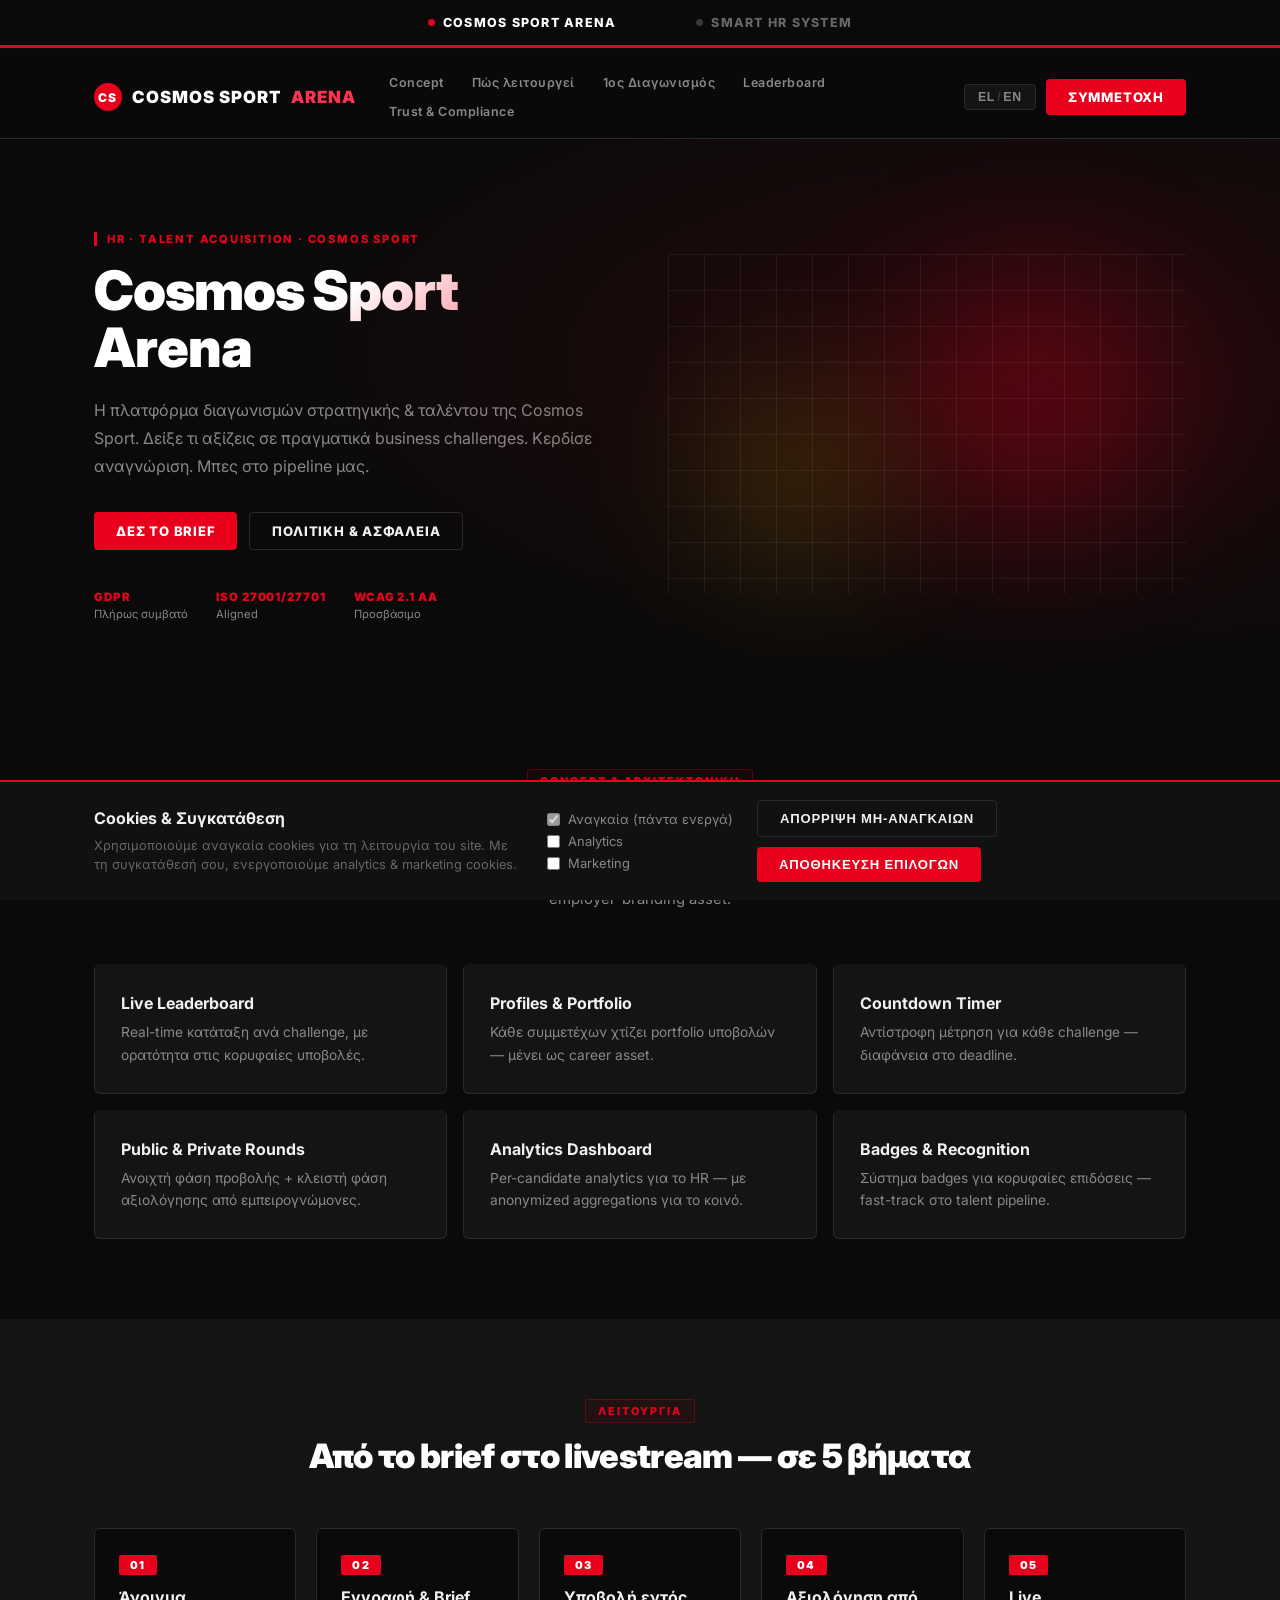
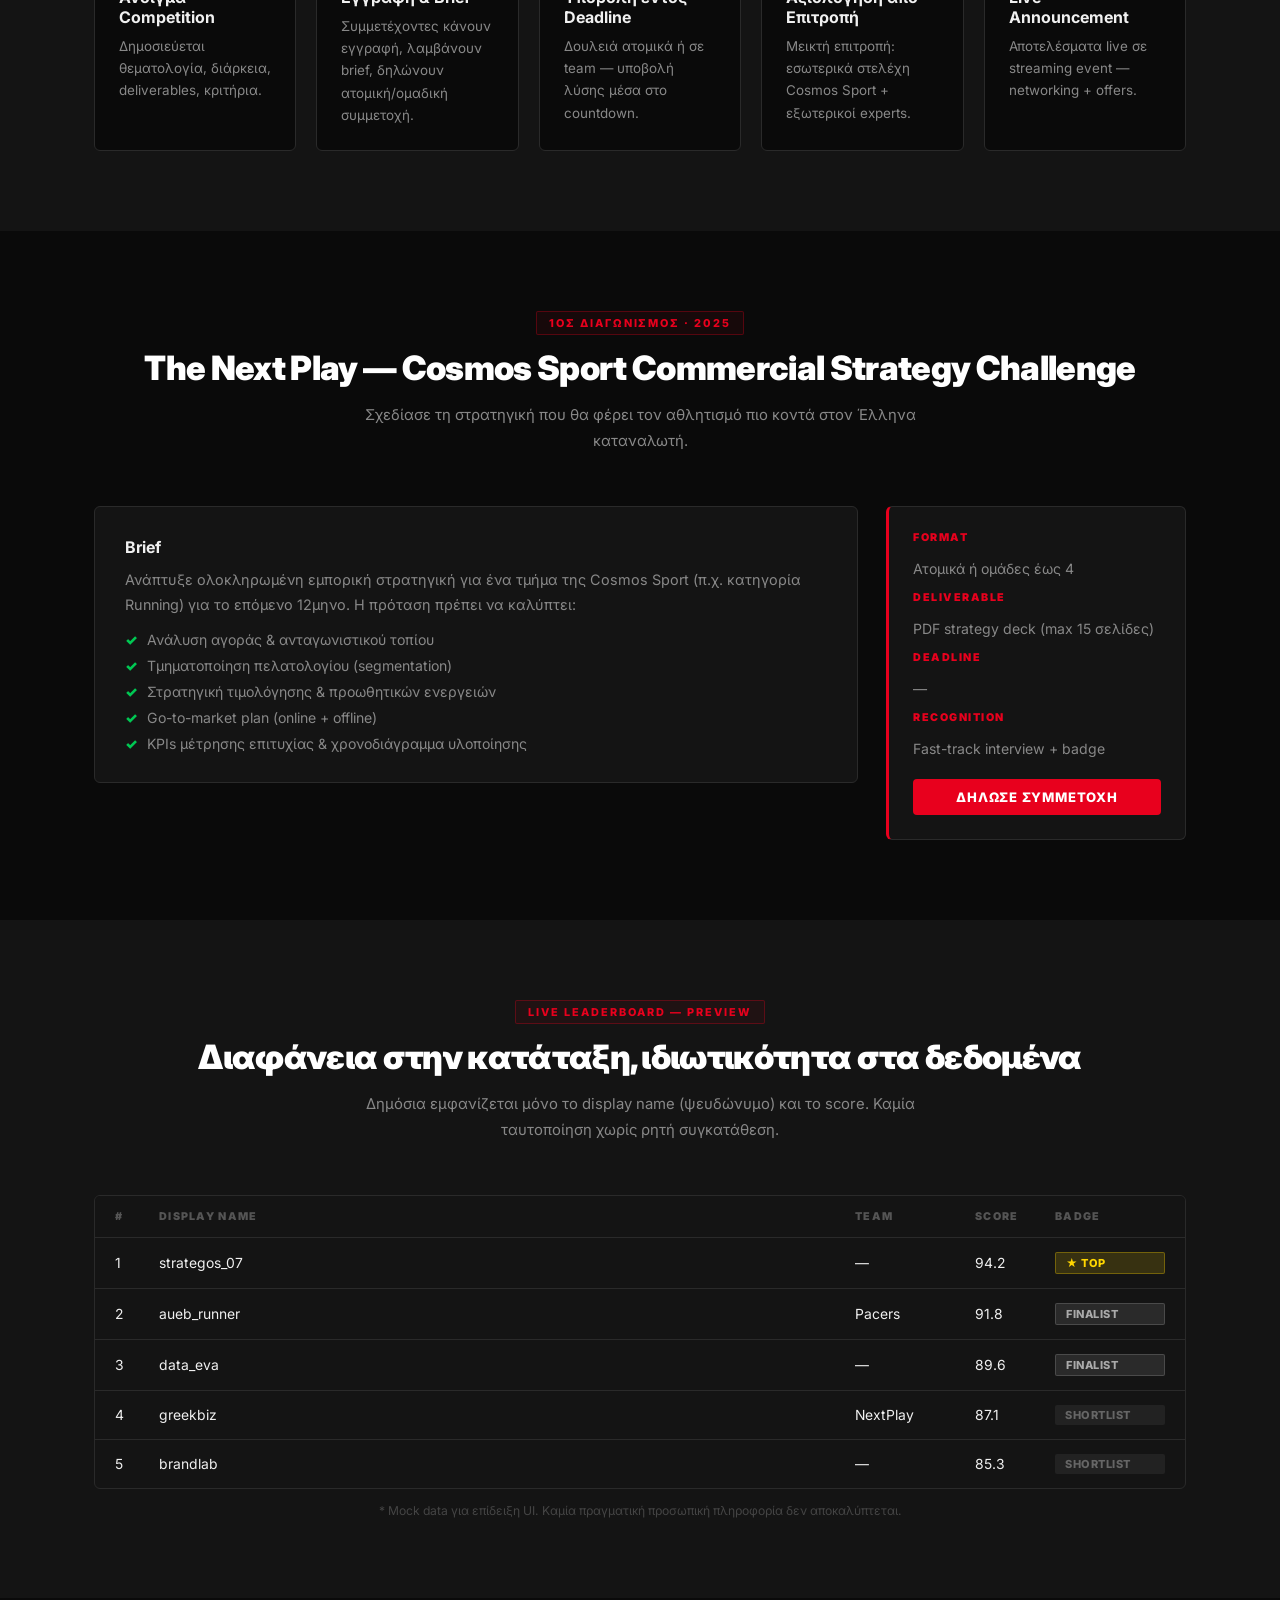
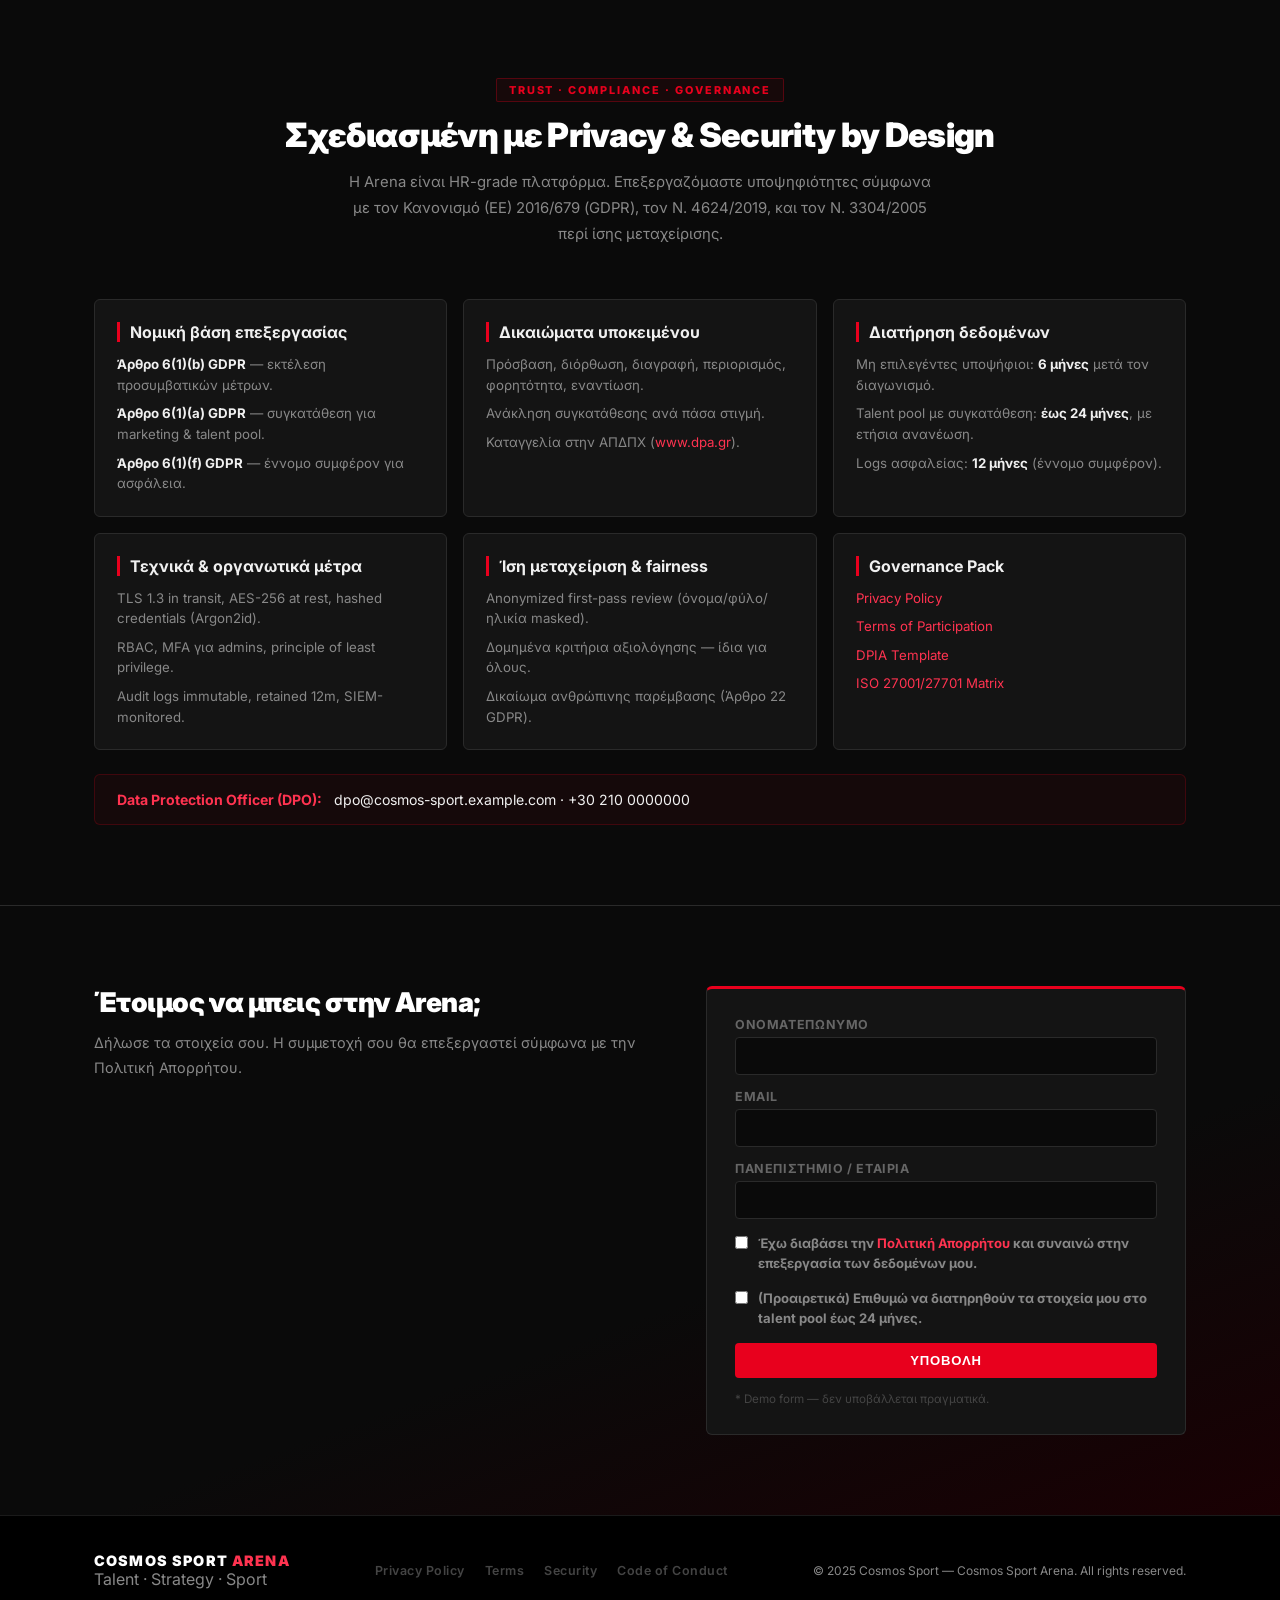
==== commit 6bd79766: "fix colour pallete" ====
--- a/index.html
+++ b/index.html
@@ -7,410 +7,527 @@
   <meta name="description" content="Cosmos Sport — Arena & Smart HR System" />
   <meta name="robots" content="index,follow" />
   <title>Cosmos Sport — Arena & Smart HR System</title>
+  <!-- Google Fonts: Inter for sharp modern type -->
+  <link rel="preconnect" href="https://fonts.googleapis.com" />
+  <link rel="preconnect" href="https://fonts.gstatic.com" crossorigin />
+  <link href="https://fonts.googleapis.com/css2?family=Inter:wght@400;500;600;700;800;900&display=swap" rel="stylesheet" />
   <style>
+    /* ══════════════════════════════════════════
+       BRAND TOKENS
+       Black #0a0a0a  Red #E8001D  White #ffffff
+       Green #00C853  Yellow #FFD600  LightBlue #00B4D8
+    ══════════════════════════════════════════ */
+    :root {
+      --brand-black:  #0a0a0a;
+      --brand-red:    #E8001D;
+      --brand-red-dk: #b50017;
+      --brand-red-lt: #ff3350;
+      --brand-white:  #ffffff;
+      --green:        #00C853;
+      --green-dk:     #009c3f;
+      --yellow:       #FFD600;
+      --yellow-dk:    #c9aa00;
+      --lblue:        #00B4D8;
+      --lblue-dk:     #0090ad;
+    }
+
     /* ── Reset ── */
     *, *::before, *::after { box-sizing: border-box; margin: 0; padding: 0; }
-    body { font-family: 'Segoe UI', system-ui, Arial, sans-serif; }
+    body { font-family: 'Inter', 'Segoe UI', system-ui, Arial, sans-serif; }
     [hidden] { display: none !important; }
 
     /* ══════════════════════════════════════════
-       TAB BAR
+       TAB BAR  — sharp black / red stripe
     ══════════════════════════════════════════ */
     #tab-bar {
-      position: fixed;
-      top: 0; left: 0; right: 0;
+      position: fixed; top: 0; left: 0; right: 0;
       z-index: 10000;
-      display: flex;
-      justify-content: center;
-      background: #060d1a;
-      border-bottom: 1px solid #1e293b;
+      display: flex; justify-content: center;
+      background: var(--brand-black);
+      border-bottom: 3px solid var(--brand-red);
     }
     .tab-btn {
-      display: flex;
-      align-items: center;
-      gap: 8px;
-      padding: 14px 36px;
-      font-size: .88rem;
-      font-weight: 700;
-      letter-spacing: .04em;
-      text-transform: uppercase;
-      border: none;
-      cursor: pointer;
-      background: transparent;
-      color: #64748b;
+      display: flex; align-items: center; gap: 8px;
+      padding: 15px 40px;
+      font-family: 'Inter', sans-serif;
+      font-size: .78rem; font-weight: 800;
+      letter-spacing: .1em; text-transform: uppercase;
+      border: none; cursor: pointer;
+      background: transparent; color: #666;
       border-bottom: 3px solid transparent;
-      transition: color .2s, border-color .2s, background .2s;
-    }
-    .tab-btn:hover  { color: #e2e8f0; background: #0f1929; }
-    .tab-btn.active { color: #60a5fa; border-bottom-color: #60a5fa; }
+      margin-bottom: -3px;
+      transition: color .18s, background .18s;
+    }
+    .tab-btn:hover  { color: #ccc; background: #1a1a1a; }
+    .tab-btn.active { color: var(--brand-white); border-bottom-color: var(--brand-red); }
     .tab-btn .dot {
-      width: 8px; height: 8px;
-      border-radius: 50%;
-      background: currentColor;
-      opacity: .5; flex-shrink: 0;
-    }
-    .tab-btn.active .dot { opacity: 1; }
+      width: 7px; height: 7px; border-radius: 50%;
+      background: currentColor; opacity: .5; flex-shrink: 0;
+    }
+    .tab-btn.active .dot { background: var(--brand-red); opacity: 1; }
 
     /* ══════════════════════════════════════════
-       ARENA  (#page-arena)
+       ARENA  (#page-arena) — Black · Red · White
     ══════════════════════════════════════════ */
     #page-arena {
-      --bg:      #0b1220;
-      --surface: #0f1929;
-      --border:  #1e293b;
-      --text:    #e2e8f0;
-      --muted:   #94a3b8;
-      --accent:  #3b82f6;
-      --accent2: #60a5fa;
-      --green:   #22c55e;
+      --bg:      #0a0a0a;
+      --surface: #141414;
+      --surface2: #1c1c1c;
+      --border:  #2a2a2a;
+      --text:    #f0f0f0;
+      --muted:   #888;
+      --accent:  #E8001D;
+      --accent2: #ff3350;
+      --green:   #00C853;
+      --yellow:  #FFD600;
+      --lblue:   #00B4D8;
       background: var(--bg);
       color: var(--text);
-      padding-top: 53px;
+      padding-top: 56px;
       min-height: 100vh;
     }
-    #page-arena a            { color: var(--accent2); }
-    #page-arena a:hover      { text-decoration: underline; }
-
+    #page-arena a            { color: var(--accent2); text-decoration: none; }
+    #page-arena a:hover      { color: var(--brand-white); text-decoration: underline; }
     #page-arena .container   { max-width: 1140px; margin: 0 auto; padding: 0 24px; }
 
-    /* header */
+    /* — HEADER — */
     #page-arena .site-header {
-      position: sticky; top: 53px; z-index: 200;
-      background: rgba(11,18,32,.92);
-      backdrop-filter: blur(12px);
+      position: sticky; top: 56px; z-index: 200;
+      background: rgba(10,10,10,.96);
+      backdrop-filter: blur(16px);
       border-bottom: 1px solid var(--border);
     }
     #page-arena .header-grid {
-      display: flex; align-items: center; gap: 24px;
-      padding: 14px 24px; flex-wrap: wrap;
+      display: flex; align-items: center; gap: 20px;
+      padding: 13px 24px; flex-wrap: wrap;
     }
     #page-arena .brand {
-      text-decoration: none; display: flex; align-items: center; gap: 8px;
-      font-weight: 800; font-size: 1rem; letter-spacing: .08em; color: #fff;
-    }
-    #page-arena .brand-mark { color: var(--accent); font-size: 1.1rem; }
-    #page-arena .brand em   { color: var(--accent2); font-style: normal; }
-    #page-arena .primary-nav { display: flex; gap: 4px; flex: 1; flex-wrap: wrap; }
+      text-decoration: none; display: flex; align-items: center; gap: 10px;
+      font-weight: 900; font-size: 1.05rem; letter-spacing: .06em; color: #fff;
+    }
+    #page-arena .brand-mark {
+      display: inline-flex; align-items: center; justify-content: center;
+      width: 28px; height: 28px; border-radius: 50%;
+      background: var(--brand-red); color: #fff; font-size: .75rem; font-weight: 900;
+    }
+    #page-arena .brand em    { color: var(--accent2); font-style: normal; }
+    #page-arena .primary-nav { display: flex; gap: 2px; flex: 1; flex-wrap: wrap; }
     #page-arena .primary-nav a {
-      padding: 6px 12px; border-radius: 6px;
-      font-size: .82rem; font-weight: 600; color: var(--muted);
-      text-decoration: none; transition: color .2s, background .2s;
+      padding: 6px 13px; border-radius: 4px;
+      font-size: .78rem; font-weight: 600; color: var(--muted);
+      text-decoration: none; letter-spacing: .04em;
+      transition: color .15s, background .15s;
     }
     #page-arena .primary-nav a:hover { color: var(--text); background: var(--surface); }
     #page-arena .header-actions { display: flex; align-items: center; gap: 10px; }
     #page-arena .lang-toggle {
       background: var(--surface); border: 1px solid var(--border); color: var(--muted);
-      padding: 5px 12px; border-radius: 6px; cursor: pointer;
-      font-size: .8rem; font-weight: 600;
-    }
-    #page-arena .lang-toggle:hover { color: var(--text); }
-    #page-arena .sep { margin: 0 3px; opacity: .4; }
-
-    /* buttons */
+      padding: 5px 13px; border-radius: 4px; cursor: pointer;
+      font-size: .77rem; font-weight: 700; letter-spacing: .06em;
+    }
+    #page-arena .lang-toggle:hover { color: var(--text); border-color: #555; }
+    #page-arena .sep { margin: 0 2px; opacity: .3; }
+
+    /* — BUTTONS — */
     #page-arena .btn {
       display: inline-flex; align-items: center; gap: 6px;
-      padding: 9px 20px; border-radius: 8px;
-      font-size: .88rem; font-weight: 700;
+      padding: 10px 22px; border-radius: 4px;
+      font-size: .82rem; font-weight: 800; letter-spacing: .06em; text-transform: uppercase;
       text-decoration: none; border: none; cursor: pointer;
-      transition: opacity .2s, transform .1s;
-    }
-    #page-arena .btn:active      { transform: scale(.97); }
-    #page-arena .btn-primary     { background: var(--accent); color: #fff; }
-    #page-arena .btn-primary:hover { background: #2563eb; text-decoration: none; color: #fff; }
-    #page-arena .btn-ghost       { background: transparent; color: var(--text); border: 1px solid var(--border); }
-    #page-arena .btn-ghost:hover { background: var(--surface); text-decoration: none; }
-    #page-arena .btn.full        { width: 100%; justify-content: center; }
-
-    /* hero */
-    #page-arena .hero { padding: 80px 0 60px; position: relative; overflow: hidden; }
-    #page-arena .hero-grid {
-      display: grid; grid-template-columns: 1fr 1fr;
-      gap: 48px; align-items: center;
-    }
+      transition: background .15s, transform .1s, box-shadow .15s;
+    }
+    #page-arena .btn:active          { transform: scale(.97); }
+    #page-arena .btn-primary         { background: var(--brand-red); color: #fff; }
+    #page-arena .btn-primary:hover   { background: var(--brand-red-lt); box-shadow: 0 0 20px rgba(232,0,29,.4); text-decoration: none; color: #fff; }
+    #page-arena .btn-ghost           { background: transparent; color: var(--text); border: 1.5px solid var(--border); }
+    #page-arena .btn-ghost:hover     { border-color: var(--accent); color: var(--accent2); text-decoration: none; }
+    #page-arena .btn.full            { width: 100%; justify-content: center; }
+
+    /* — HERO — */
+    #page-arena .hero { padding: 88px 0 68px; position: relative; overflow: hidden; }
+    #page-arena .hero::before {
+      content: ''; position: absolute; inset: 0;
+      background: radial-gradient(ellipse 60% 60% at 80% 40%, rgba(232,0,29,.12), transparent);
+      pointer-events: none;
+    }
+    #page-arena .hero-grid { display: grid; grid-template-columns: 1fr 1fr; gap: 56px; align-items: center; }
     @media (max-width: 760px) {
       #page-arena .hero-grid { grid-template-columns: 1fr; }
       #page-arena .hero-visual { display: none; }
     }
     #page-arena .eyebrow {
-      font-size: .75rem; font-weight: 700; letter-spacing: .12em;
-      text-transform: uppercase; color: var(--accent2); margin-bottom: 12px;
+      display: inline-block; font-size: .7rem; font-weight: 800; letter-spacing: .16em;
+      text-transform: uppercase; color: var(--accent); margin-bottom: 16px;
+      border-left: 3px solid var(--brand-red); padding-left: 10px;
     }
     #page-arena h1 {
-      font-size: clamp(2rem, 4vw, 3rem); font-weight: 800; line-height: 1.1;
-      background: linear-gradient(135deg, #fff 40%, var(--accent2));
+      font-size: clamp(2.2rem, 4.5vw, 3.4rem); font-weight: 900; line-height: 1.05;
+      letter-spacing: -.02em;
+      background: linear-gradient(140deg, #fff 45%, #ff3350 100%);
       -webkit-background-clip: text; -webkit-text-fill-color: transparent;
-      background-clip: text; margin-bottom: 16px;
-    }
-    #page-arena .lead { font-size: 1.05rem; color: var(--muted); line-height: 1.7; margin-bottom: 28px; }
-    #page-arena .hero-ctas { display: flex; gap: 12px; flex-wrap: wrap; margin-bottom: 36px; }
-    #page-arena .hero-stats { list-style: none; display: flex; gap: 24px; flex-wrap: wrap; }
-    #page-arena .hero-stats li { display: flex; flex-direction: column; gap: 2px; }
-    #page-arena .hero-stats strong { font-size: .75rem; font-weight: 800; color: var(--accent2); letter-spacing: .05em; }
-    #page-arena .hero-stats span  { font-size: .72rem; color: var(--muted); }
-    #page-arena .hero-visual { position: relative; height: 320px; }
-    #page-arena .orb { position: absolute; border-radius: 50%; filter: blur(60px); opacity: .35; }
-    #page-arena .orb-a { width: 280px; height: 280px; background: radial-gradient(circle, #3b82f6, transparent); top: 0; right: 0; }
-    #page-arena .orb-b { width: 200px; height: 200px; background: radial-gradient(circle, #8b5cf6, transparent); bottom: 20px; left: 30px; }
+      background-clip: text; margin-bottom: 20px;
+    }
+    #page-arena .lead { font-size: 1rem; color: var(--muted); line-height: 1.75; margin-bottom: 32px; }
+    #page-arena .hero-ctas { display: flex; gap: 12px; flex-wrap: wrap; margin-bottom: 40px; }
+    #page-arena .hero-stats { list-style: none; display: flex; gap: 28px; flex-wrap: wrap; }
+    #page-arena .hero-stats li { display: flex; flex-direction: column; gap: 3px; }
+    #page-arena .hero-stats strong { font-size: .72rem; font-weight: 900; color: var(--accent); letter-spacing: .08em; }
+    #page-arena .hero-stats span   { font-size: .7rem; color: var(--muted); }
+    #page-arena .hero-visual { position: relative; height: 340px; }
+    #page-arena .orb { position: absolute; border-radius: 50%; filter: blur(70px); opacity: .4; }
+    #page-arena .orb-a { width: 300px; height: 300px; background: radial-gradient(circle, #E8001D, transparent); top: 0; right: 0; }
+    #page-arena .orb-b { width: 200px; height: 200px; background: radial-gradient(circle, #FFD600, transparent); bottom: 20px; left: 30px; opacity: .25; }
     #page-arena .grid-bg {
-      position: absolute; inset: 0; opacity: .3;
-      background-image: linear-gradient(var(--border) 1px, transparent 1px),
-                        linear-gradient(90deg, var(--border) 1px, transparent 1px);
-      background-size: 32px 32px;
-    }
-
-    /* sections */
-    #page-arena .section     { padding: 72px 0; }
+      position: absolute; inset: 0; opacity: .15;
+      background-image: linear-gradient(rgba(255,255,255,.4) 1px, transparent 1px),
+                        linear-gradient(90deg, rgba(255,255,255,.4) 1px, transparent 1px);
+      background-size: 36px 36px;
+    }
+
+    /* — SECTIONS — */
+    #page-arena .section     { padding: 80px 0; }
     #page-arena .section-alt { background: var(--surface); }
-    #page-arena .section-head { text-align: center; margin-bottom: 48px; }
+    #page-arena .section-head { text-align: center; margin-bottom: 52px; }
     #page-arena .kicker {
-      font-size: .72rem; font-weight: 700; letter-spacing: .14em;
-      text-transform: uppercase; color: var(--accent2); margin-bottom: 10px;
-    }
-    #page-arena h2 { font-size: clamp(1.4rem, 3vw, 2rem); font-weight: 800; margin-bottom: 14px; }
-    #page-arena .section-lead { font-size: .95rem; color: var(--muted); max-width: 620px; margin: 0 auto; line-height: 1.7; }
-    #page-arena h3 { font-size: 1rem; font-weight: 700; margin-bottom: 8px; }
-
-    /* cards */
-    #page-arena .cards { display: grid; grid-template-columns: repeat(auto-fill, minmax(280px, 1fr)); gap: 18px; }
+      display: inline-block; font-size: .68rem; font-weight: 800; letter-spacing: .18em;
+      text-transform: uppercase; color: var(--accent); margin-bottom: 12px;
+      padding: 4px 12px; border: 1px solid rgba(232,0,29,.3);
+      border-radius: 2px; background: rgba(232,0,29,.06);
+    }
+    #page-arena h2 {
+      font-size: clamp(1.5rem, 3vw, 2.1rem); font-weight: 900;
+      letter-spacing: -.02em; margin-bottom: 14px; color: #fff;
+    }
+    #page-arena .section-lead { font-size: .93rem; color: var(--muted); max-width: 600px; margin: 0 auto; line-height: 1.75; }
+    #page-arena h3 { font-size: 1rem; font-weight: 700; margin-bottom: 8px; color: #f0f0f0; }
+
+    /* — CARDS — */
+    #page-arena .cards { display: grid; grid-template-columns: repeat(auto-fill, minmax(280px, 1fr)); gap: 16px; }
     #page-arena .card {
       background: var(--surface); border: 1px solid var(--border);
-      border-radius: 12px; padding: 24px;
-      transition: border-color .2s, transform .2s;
-    }
-    #page-arena .card:hover { border-color: var(--accent); transform: translateY(-2px); }
-    #page-arena .card p { font-size: .88rem; color: var(--muted); line-height: 1.6; }
-
-    /* steps */
+      border-radius: 6px; padding: 26px;
+      border-top: 3px solid transparent;
+      transition: border-top-color .2s, transform .2s, box-shadow .2s;
+    }
+    #page-arena .card:hover {
+      border-top-color: var(--brand-red); transform: translateY(-3px);
+      box-shadow: 0 8px 32px rgba(232,0,29,.12);
+    }
+    #page-arena .card p { font-size: .86rem; color: var(--muted); line-height: 1.65; }
+
+    /* — STEPS — */
     #page-arena .steps {
       list-style: none; display: grid;
-      grid-template-columns: repeat(auto-fill, minmax(200px, 1fr)); gap: 24px;
-    }
-    #page-arena .steps li { background: var(--bg); border: 1px solid var(--border); border-radius: 12px; padding: 24px; }
+      grid-template-columns: repeat(auto-fill, minmax(190px, 1fr)); gap: 20px;
+      counter-reset: steps;
+    }
+    #page-arena .steps li {
+      background: var(--bg); border: 1px solid var(--border);
+      border-radius: 6px; padding: 24px; position: relative;
+      transition: border-color .2s;
+    }
+    #page-arena .steps li:hover { border-color: var(--brand-red); }
     #page-arena .step-n {
-      display: inline-block; font-size: .72rem; font-weight: 800;
-      letter-spacing: .1em; color: var(--accent);
-      background: rgba(59,130,246,.12); padding: 3px 10px;
-      border-radius: 999px; margin-bottom: 10px;
-    }
-    #page-arena .steps p { font-size: .85rem; color: var(--muted); line-height: 1.6; margin-top: 4px; }
-
-    /* brief */
-    #page-arena .brief { display: grid; grid-template-columns: 1fr 300px; gap: 32px; align-items: start; }
+      display: inline-block; font-size: .68rem; font-weight: 900;
+      letter-spacing: .12em; color: var(--brand-white);
+      background: var(--brand-red); padding: 3px 11px;
+      border-radius: 2px; margin-bottom: 12px;
+    }
+    #page-arena .steps p { font-size: .84rem; color: var(--muted); line-height: 1.65; margin-top: 4px; }
+
+    /* — BRIEF — */
+    #page-arena .brief { display: grid; grid-template-columns: 1fr 300px; gap: 28px; align-items: start; }
     @media (max-width: 760px) { #page-arena .brief { grid-template-columns: 1fr; } }
-    #page-arena .brief-main { background: var(--surface); border: 1px solid var(--border); border-radius: 12px; padding: 28px; }
-    #page-arena .brief-main p { font-size: .9rem; color: var(--muted); line-height: 1.7; margin: 10px 0; }
-    #page-arena .ticks { list-style: none; display: flex; flex-direction: column; gap: 8px; margin-top: 12px; }
-    #page-arena .ticks li { font-size: .88rem; color: var(--muted); padding-left: 20px; position: relative; }
-    #page-arena .ticks li::before { content: '✓'; position: absolute; left: 0; color: var(--green); font-weight: 700; }
-    #page-arena .brief-meta { background: var(--surface); border: 1px solid var(--border); border-radius: 12px; padding: 24px; }
-    #page-arena .brief-meta dl { display: flex; flex-direction: column; gap: 12px; margin-bottom: 20px; }
+    #page-arena .brief-main { background: var(--surface); border: 1px solid var(--border); border-radius: 6px; padding: 30px; }
+    #page-arena .brief-main p { font-size: .9rem; color: var(--muted); line-height: 1.75; margin: 10px 0; }
+    #page-arena .ticks { list-style: none; display: flex; flex-direction: column; gap: 9px; margin-top: 14px; }
+    #page-arena .ticks li { font-size: .88rem; color: var(--muted); padding-left: 22px; position: relative; }
+    #page-arena .ticks li::before { content: '✓'; position: absolute; left: 0; color: var(--green); font-weight: 900; }
+    #page-arena .brief-meta { background: var(--surface); border: 1px solid var(--border); border-left: 3px solid var(--brand-red); border-radius: 6px; padding: 24px; }
+    #page-arena .brief-meta dl { display: flex; flex-direction: column; gap: 14px; margin-bottom: 22px; }
     #page-arena .brief-meta dt {
-      font-size: .72rem; font-weight: 700; letter-spacing: .1em;
-      text-transform: uppercase; color: var(--accent2); margin-bottom: 2px;
+      font-size: .67rem; font-weight: 900; letter-spacing: .14em;
+      text-transform: uppercase; color: var(--accent); margin-bottom: 2px;
     }
     #page-arena .brief-meta dd { font-size: .88rem; color: var(--muted); }
 
-    /* leaderboard */
-    #page-arena .lb-table { border: 1px solid var(--border); border-radius: 12px; overflow: hidden; }
+    /* — LEADERBOARD — */
+    #page-arena .lb-table { border: 1px solid var(--border); border-radius: 6px; overflow: hidden; }
     #page-arena .lb-row {
-      display: grid; grid-template-columns: 40px 1fr 120px 80px 100px;
+      display: grid; grid-template-columns: 44px 1fr 120px 80px 110px;
       padding: 14px 20px; border-bottom: 1px solid var(--border);
-      font-size: .88rem; align-items: center;
-    }
+      font-size: .87rem; align-items: center;
+      transition: background .15s;
+    }
+    #page-arena .lb-row:hover:not(.lb-head) { background: var(--surface2); }
     #page-arena .lb-row:last-child { border-bottom: none; }
     #page-arena .lb-head {
-      background: var(--surface); font-size: .72rem; font-weight: 700;
-      letter-spacing: .08em; text-transform: uppercase; color: var(--muted);
-    }
-    #page-arena .b { display: inline-block; padding: 2px 10px; border-radius: 999px; font-size: .72rem; font-weight: 700; background: rgba(100,116,139,.2); color: var(--muted); }
-    #page-arena .b.gold   { background: rgba(234,179,8,.15); color: #eab308; }
-    #page-arena .b.silver { background: rgba(148,163,184,.15); color: #94a3b8; }
-    #page-arena .hint { font-size: .78rem; color: var(--muted); margin-top: 12px; text-align: center; }
+      background: var(--surface); font-size: .67rem; font-weight: 900;
+      letter-spacing: .12em; text-transform: uppercase; color: #555;
+    }
+    #page-arena .b {
+      display: inline-block; padding: 3px 10px; border-radius: 2px;
+      font-size: .69rem; font-weight: 800; letter-spacing: .05em; text-transform: uppercase;
+      background: #222; color: #666;
+    }
+    #page-arena .b.gold   { background: rgba(255,214,0,.15); color: var(--yellow); border: 1px solid rgba(255,214,0,.3); }
+    #page-arena .b.silver { background: rgba(200,200,200,.12); color: #aaa; border: 1px solid rgba(200,200,200,.2); }
+    #page-arena .hint { font-size: .76rem; color: #444; margin-top: 14px; text-align: center; }
     @media (max-width: 600px) {
       #page-arena .lb-row { grid-template-columns: 30px 1fr 70px; }
       #page-arena .lb-row span:nth-child(3),
       #page-arena .lb-row span:nth-child(5) { display: none; }
     }
 
-    /* trust */
-    #page-arena .trust-grid { display: grid; grid-template-columns: repeat(auto-fill, minmax(300px, 1fr)); gap: 18px; margin-bottom: 24px; }
-    #page-arena .trust-card { background: var(--surface); border: 1px solid var(--border); border-radius: 12px; padding: 22px; }
-    #page-arena .trust-card ul { list-style: none; display: flex; flex-direction: column; gap: 8px; margin-top: 10px; }
-    #page-arena .trust-card li { font-size: .84rem; color: var(--muted); line-height: 1.5; }
+    /* — TRUST — */
+    #page-arena .trust-grid { display: grid; grid-template-columns: repeat(auto-fill, minmax(300px, 1fr)); gap: 16px; margin-bottom: 24px; }
+    #page-arena .trust-card { background: var(--surface); border: 1px solid var(--border); border-radius: 6px; padding: 22px; }
+    #page-arena .trust-card h3 { border-left: 3px solid var(--brand-red); padding-left: 10px; margin-bottom: 12px; }
+    #page-arena .trust-card ul { list-style: none; display: flex; flex-direction: column; gap: 8px; }
+    #page-arena .trust-card li { font-size: .83rem; color: var(--muted); line-height: 1.55; }
     #page-arena .trust-card li strong { color: var(--text); }
     #page-arena .dpo-card {
-      background: rgba(59,130,246,.08); border: 1px solid rgba(59,130,246,.25);
-      border-radius: 10px; padding: 16px 22px; font-size: .88rem;
+      background: rgba(232,0,29,.05); border: 1px solid rgba(232,0,29,.2);
+      border-radius: 6px; padding: 16px 22px; font-size: .88rem;
       display: flex; gap: 12px; flex-wrap: wrap; align-items: center;
     }
     #page-arena .dpo-card strong { color: var(--accent2); }
 
-    /* apply */
-    #page-arena .section-cta { background: linear-gradient(135deg, #0f1929, #0b1220); }
-    #page-arena .apply-grid { display: grid; grid-template-columns: 1fr 480px; gap: 48px; align-items: start; }
+    /* — APPLY — */
+    #page-arena .section-cta {
+      background: linear-gradient(160deg, #0a0a0a 60%, #1a0003);
+      border-top: 1px solid var(--border);
+    }
+    #page-arena .apply-grid { display: grid; grid-template-columns: 1fr 480px; gap: 56px; align-items: start; }
     @media (max-width: 860px) { #page-arena .apply-grid { grid-template-columns: 1fr; } }
-    #page-arena .apply-grid > div > h2 { font-size: 1.6rem; margin-bottom: 10px; }
-    #page-arena .apply-grid > div > p  { color: var(--muted); font-size: .9rem; line-height: 1.6; }
-    #page-arena .apply-form { display: flex; flex-direction: column; gap: 14px; background: var(--surface); border: 1px solid var(--border); border-radius: 14px; padding: 28px; }
-    #page-arena .apply-form label { display: flex; flex-direction: column; gap: 5px; font-size: .82rem; font-weight: 600; color: var(--muted); }
+    #page-arena .apply-grid > div > h2 { font-size: 1.7rem; margin-bottom: 12px; }
+    #page-arena .apply-grid > div > p  { color: var(--muted); font-size: .9rem; line-height: 1.7; }
+    #page-arena .apply-form {
+      display: flex; flex-direction: column; gap: 14px;
+      background: var(--surface); border: 1px solid var(--border);
+      border-top: 3px solid var(--brand-red); border-radius: 6px; padding: 28px;
+    }
+    #page-arena .apply-form label { display: flex; flex-direction: column; gap: 5px; font-size: .78rem; font-weight: 700; color: #666; letter-spacing: .05em; text-transform: uppercase; }
     #page-arena .apply-form input[type=text],
     #page-arena .apply-form input[type=email] {
       padding: 10px 14px; background: var(--bg); border: 1px solid var(--border);
-      border-radius: 8px; color: var(--text); font-size: .9rem; outline: none;
-      transition: border-color .2s;
+      border-radius: 4px; color: var(--text); font-size: .9rem; outline: none;
+      transition: border-color .15s;
     }
     #page-arena .apply-form input[type=text]:focus,
-    #page-arena .apply-form input[type=email]:focus { border-color: var(--accent); }
-    #page-arena .apply-form label.check { flex-direction: row; align-items: flex-start; gap: 10px; font-size: .83rem; color: var(--muted); line-height: 1.5; }
-    #page-arena .apply-form label.check input { margin-top: 3px; flex-shrink: 0; }
-    #page-arena .form-note { font-size: .75rem; color: var(--muted); opacity: .7; }
-
-    /* footer */
-    #page-arena .site-footer { background: #060d1a; border-top: 1px solid var(--border); padding: 36px 0; }
+    #page-arena .apply-form input[type=email]:focus { border-color: var(--brand-red); box-shadow: 0 0 0 3px rgba(232,0,29,.1); }
+    #page-arena .apply-form label.check { flex-direction: row; align-items: flex-start; gap: 10px; font-size: .82rem; color: var(--muted); line-height: 1.55; text-transform: none; letter-spacing: 0; }
+    #page-arena .apply-form label.check input { margin-top: 3px; flex-shrink: 0; accent-color: var(--brand-red); }
+    #page-arena .form-note { font-size: .73rem; color: #444; }
+
+    /* — FOOTER — */
+    #page-arena .site-footer { background: #000; border-top: 1px solid #1a1a1a; padding: 36px 0; }
     #page-arena .footer-grid { display: flex; gap: 24px; align-items: center; flex-wrap: wrap; justify-content: space-between; }
-    #page-arena .brand-text  { font-weight: 800; font-size: .9rem; letter-spacing: .06em; }
+    #page-arena .brand-text  { font-weight: 900; font-size: .9rem; letter-spacing: .08em; color: #fff; }
     #page-arena .brand-text em { color: var(--accent2); font-style: normal; }
     #page-arena .muted { color: var(--muted); }
-    #page-arena .small { font-size: .78rem; }
-    #page-arena .site-footer nav { display: flex; gap: 16px; flex-wrap: wrap; }
-    #page-arena .site-footer nav a { font-size: .8rem; color: var(--muted); text-decoration: none; }
-    #page-arena .site-footer nav a:hover { color: var(--text); }
-
-    /* cookie banner */
+    #page-arena .small { font-size: .75rem; }
+    #page-arena .site-footer nav { display: flex; gap: 20px; flex-wrap: wrap; }
+    #page-arena .site-footer nav a { font-size: .78rem; color: #444; text-decoration: none; font-weight: 600; letter-spacing: .04em; }
+    #page-arena .site-footer nav a:hover { color: var(--brand-red); }
+
+    /* — COOKIE BANNER — */
     #cookieBanner {
       position: fixed; bottom: 0; left: 0; right: 0;
-      background: #0f1929; border-top: 1px solid #1e293b;
-      z-index: 9000; padding: 20px 0;
+      background: #111; border-top: 2px solid var(--brand-red);
+      z-index: 9000; padding: 18px 0;
     }
     .ck-grid { display: flex; gap: 24px; align-items: center; flex-wrap: wrap; }
     .ck-grid > div { flex: 1; min-width: 260px; }
-    .ck-grid h3 { font-size: .95rem; margin-bottom: 5px; color: #e2e8f0; }
-    .ck-grid p  { font-size: .82rem; color: #94a3b8; line-height: 1.5; }
+    .ck-grid h3 { font-size: .92rem; font-weight: 700; margin-bottom: 4px; color: #f0f0f0; }
+    .ck-grid p  { font-size: .8rem; color: #666; line-height: 1.5; }
     .ck-fields  { border: none; display: flex; flex-direction: column; gap: 6px; }
-    .ck-fields label { display: flex; gap: 8px; font-size: .83rem; color: #94a3b8; align-items: center; }
+    .ck-fields label { display: flex; gap: 8px; font-size: .81rem; color: #888; align-items: center; }
+    .ck-fields input { accent-color: var(--brand-red); }
     .ck-actions { display: flex; gap: 10px; flex-wrap: wrap; align-items: center; }
 
     /* ══════════════════════════════════════════
-       SMART HR  (#page-hr)
+       SMART HR  (#page-hr) — Black · Red · White + status colors
     ══════════════════════════════════════════ */
     #page-hr {
       min-height: 100vh;
-      background: linear-gradient(135deg, #004E89 0%, #1a237e 50%, #002244 100%);
-      color: #1a1a1a;
-      padding: 77px 16px 48px;
-    }
-    #page-hr h1 { font-size: 2rem;    font-weight: 700; color: #fff; }
-    #page-hr h2 { font-size: 1.15rem; font-weight: 600; }
-    #page-hr h3 { font-size: 1rem;    font-weight: 600; }
+      background: #0a0a0a;
+      background-image:
+        radial-gradient(ellipse 70% 50% at 20% 0%, rgba(232,0,29,.08), transparent),
+        radial-gradient(ellipse 50% 40% at 80% 100%, rgba(0,180,216,.06), transparent);
+      color: #a8a39c;
+      padding: 77px 16px 52px;
+    }
+    #page-hr h1 { font-size: 2.1rem; font-weight: 900; color: #ddd8d0; letter-spacing: -.02em; }
+    #page-hr h2 { font-size: 1.1rem; font-weight: 700; color: #c8c3bc; }
+    #page-hr h3 { font-size: .95rem; font-weight: 700; color: #c0bbb4; }
     #page-hr .page-wrapper { max-width: 1160px; margin: 0 auto; }
 
-    #page-hr .header { text-align: center; margin-bottom: 28px; }
-    #page-hr .header .subtitle { color: rgba(255,255,255,.85); font-size: .95rem; margin: 6px 0 16px; }
-    #page-hr .header-chips { display: flex; justify-content: center; gap: 10px; flex-wrap: wrap; }
+    /* — HR HEADER — */
+    #page-hr .header { text-align: center; margin-bottom: 32px; }
+    #page-hr .header .subtitle { color: #908b85; font-size: .9rem; margin: 6px 0 18px; font-weight: 500; }
+    #page-hr .header-chips { display: flex; justify-content: center; gap: 8px; flex-wrap: wrap; }
     #page-hr .chip {
       display: inline-flex; align-items: center; gap: 5px;
-      padding: 5px 14px; border-radius: 999px; font-size: .8rem; font-weight: 600;
-      backdrop-filter: blur(8px);
-      background: rgba(255,255,255,.18); color: #fff;
-      border: 1px solid rgba(255,255,255,.25);
-    }
-    #page-hr .grid-2 { display: grid; grid-template-columns: 1fr 1fr; gap: 24px; align-items: start; }
+      padding: 5px 14px; border-radius: 2px; font-size: .72rem; font-weight: 800;
+      letter-spacing: .06em; text-transform: uppercase;
+      background: #1a1a1a; color: #b0aba4;
+      border: 1px solid #2a2a2a;
+    }
+    #page-hr .chip-red   { border-color: rgba(232,0,29,.5);  color: #ff3350; }
+    #page-hr .chip-green { border-color: rgba(0,200,83,.4);  color: #00C853; }
+    #page-hr .chip-blue  { border-color: rgba(0,180,216,.4); color: #00B4D8; }
+
+    #page-hr .grid-2 { display: grid; grid-template-columns: 1fr 1fr; gap: 20px; align-items: start; }
     @media (max-width: 860px) { #page-hr .grid-2 { grid-template-columns: 1fr; } }
 
-    #page-hr .card { background: #fff; border-radius: 12px; box-shadow: 0 4px 20px rgba(0,0,0,.15); overflow: hidden; }
-    #page-hr .card-header { padding: 16px 20px; border-bottom: 1px solid #f0f0f0; display: flex; align-items: center; gap: 8px; font-size: 1rem; font-weight: 600; }
+    /* — HR CARDS — */
+    #page-hr .card {
+      background: #1a1a1a; border-radius: 6px;
+      box-shadow: 0 4px 20px rgba(0,0,0,.5); overflow: hidden;
+      border: 1px solid #2c2c2c;
+    }
+    #page-hr .card-header {
+      padding: 14px 20px; border-bottom: 1px solid #2c2c2c;
+      display: flex; align-items: center; gap: 9px;
+      font-size: .88rem; font-weight: 800; letter-spacing: .03em;
+      background: #212121; color: #c8c3bc;
+    }
+    #page-hr .card-header-red   { border-top: 3px solid #E8001D; }
+    #page-hr .card-header-green { border-top: 3px solid #00C853; }
+    #page-hr .card-header-blue  { border-top: 3px solid #00B4D8; }
+    #page-hr .card-header-yellow{ border-top: 3px solid #FFD600; }
     #page-hr .card-body { padding: 20px; }
 
+    /* — HR FORM — */
     #page-hr .form-group { margin-bottom: 14px; }
-    #page-hr .form-group label { display: block; font-size: .82rem; font-weight: 600; color: #555; margin-bottom: 5px; }
+    #page-hr .form-group label { display: block; font-size: .72rem; font-weight: 800; color: #999; margin-bottom: 5px; letter-spacing: .07em; text-transform: uppercase; }
     #page-hr .form-control {
-      width: 100%; padding: 10px 13px; border: 1.5px solid #d0d7de; border-radius: 8px;
-      font-size: .92rem; color: #1a1a1a; background: #fff; outline: none;
-      transition: border-color .2s; appearance: none; -webkit-appearance: none;
-    }
-    #page-hr .form-control:focus { border-color: #004E89; }
+      width: 100%; padding: 10px 13px; border: 1.5px solid #333; border-radius: 4px;
+      font-family: 'Inter', sans-serif; font-size: .9rem; color: #c0bbb4;
+      background: #111; outline: none;
+      transition: border-color .15s, box-shadow .15s;
+      appearance: none; -webkit-appearance: none;
+    }
+    #page-hr .form-control:focus { border-color: #E8001D; box-shadow: 0 0 0 3px rgba(232,0,29,.15); }
     #page-hr select.form-control {
-      background-image: url("data:image/svg+xml,%3Csvg xmlns='http://www.w3.org/2000/svg' width='14' height='14' viewBox='0 0 24 24' fill='none' stroke='%23555' stroke-width='2'%3E%3Cpolyline points='6 9 12 15 18 9'/%3E%3C/svg%3E");
-      background-repeat: no-repeat; background-position: right 12px center; padding-right: 36px; cursor: pointer;
-    }
-    #page-hr select.form-control option:disabled { color: #aaa; }
-
-    #page-hr .alert { padding: 10px 14px; border-radius: 8px; font-size: .88rem; display: flex; align-items: center; gap: 8px; margin-bottom: 14px; }
-    #page-hr .alert-info    { background: #eff6ff; border: 1px solid #bfdbfe; color: #1e40af; }
-    #page-hr .alert-success { background: #f0fdf4; border: 1px solid #bbf7d0; color: #166534; }
-
-    #page-hr .btn { display: inline-flex; align-items: center; gap: 6px; padding: 10px 20px; border-radius: 8px; font-size: .9rem; font-weight: 600; border: none; cursor: pointer; transition: opacity .2s, transform .1s; }
-    #page-hr .btn:active    { transform: scale(.97); }
-    #page-hr .btn-success   { background: #1DB954; color: #fff; }
-    #page-hr .btn-success:hover { background: #1aaa4d; }
-    #page-hr .btn-outline   { background: transparent; color: #004E89; border: 1.5px solid #004E89; }
-    #page-hr .btn-outline:hover { background: #eff6ff; }
-    #page-hr .btn-row       { display: flex; gap: 10px; margin-top: 14px; flex-wrap: wrap; }
-    #page-hr .btn:disabled  { opacity: .4; cursor: not-allowed; }
-
-    #page-hr .email-preview-box { background: #f9fafb; border: 1px solid #e5e7eb; border-radius: 10px; padding: 18px; font-size: .88rem; line-height: 1.65; white-space: pre-wrap; min-height: 200px; }
+      background-image: url("data:image/svg+xml,%3Csvg xmlns='http://www.w3.org/2000/svg' width='14' height='14' viewBox='0 0 24 24' fill='none' stroke='%23999' stroke-width='2.5'%3E%3Cpolyline points='6 9 12 15 18 9'/%3E%3C/svg%3E");
+      background-repeat: no-repeat; background-position: right 13px center; padding-right: 36px; cursor: pointer;
+    }
+    #page-hr select.form-control option { background: #1a1a1a; color: #c0bbb4; }
+    #page-hr select.form-control option:disabled { color: #555; }
+
+    /* — HR ALERTS — */
+    #page-hr .alert { padding: 10px 14px; border-radius: 4px; font-size: .86rem; display: flex; align-items: center; gap: 8px; margin-bottom: 14px; font-weight: 600; }
+    /* info = light blue (pending/keep-warm) */
+    #page-hr .alert-info    { background: rgba(0,180,216,.1); border: 1.5px solid rgba(0,180,216,.5); color: #4dd8f0; }
+    /* success = green (accepted) */
+    #page-hr .alert-success { background: rgba(0,200,83,.1); border: 1.5px solid rgba(0,200,83,.5); color: #4de89a; }
+
+    /* — HR BUTTONS — */
+    #page-hr .btn {
+      display: inline-flex; align-items: center; gap: 6px;
+      padding: 10px 22px; border-radius: 4px;
+      font-family: 'Inter', sans-serif; font-size: .82rem; font-weight: 800;
+      letter-spacing: .07em; text-transform: uppercase;
+      border: none; cursor: pointer; transition: background .15s, transform .1s, box-shadow .15s;
+    }
+    #page-hr .btn:active  { transform: scale(.97); }
+    /* Copy = green (accepted / go) */
+    #page-hr .btn-success       { background: #00C853; color: #0a0a0a; }
+    #page-hr .btn-success:hover { background: #00e55e; box-shadow: 0 0 18px rgba(0,200,83,.4); }
+    /* Reset = outlined red */
+    #page-hr .btn-outline       { background: transparent; color: #ff4a5e; border: 2px solid #E8001D; }
+    #page-hr .btn-outline:hover { background: #E8001D; color: #fff; }
+    #page-hr .btn-row  { display: flex; gap: 10px; margin-top: 14px; flex-wrap: wrap; }
+    #page-hr .btn:disabled { opacity: .3; cursor: not-allowed; }
+
+    /* — EMAIL PREVIEW — */
+    #page-hr .email-preview-box { background: #111; border: 1.5px solid #2a2a2a; border-radius: 6px; padding: 18px; font-size: .87rem; line-height: 1.8; white-space: pre-wrap; min-height: 200px; font-family: 'Inter', sans-serif; }
     #page-hr .email-subject-row { display: flex; align-items: baseline; gap: 8px; margin-bottom: 12px; flex-wrap: wrap; }
-    #page-hr .email-subject-label { font-size: .75rem; font-weight: 700; color: #6b7280; text-transform: uppercase; letter-spacing: .5px; }
-    #page-hr .email-subject-text  { font-weight: 700; color: #004E89; font-size: .95rem; }
-    #page-hr .email-body { color: #374151; }
-    #page-hr .placeholder-box { text-align: center; padding: 40px 20px; color: #9ca3af; }
-    #page-hr .placeholder-box svg { margin-bottom: 12px; opacity: .4; }
-    #page-hr .placeholder-box p { font-size: .9rem; }
-
+    #page-hr .email-subject-label { font-size: .68rem; font-weight: 900; color: #666; text-transform: uppercase; letter-spacing: .1em; }
+    #page-hr .email-subject-text  { font-weight: 800; color: #ff4a5e; font-size: .95rem; }
+    #page-hr .email-body { color: #b8b3ac; }
+    #page-hr .placeholder-box { text-align: center; padding: 44px 20px; color: #444; }
+    #page-hr .placeholder-box svg { margin-bottom: 14px; opacity: .25; }
+    #page-hr .placeholder-box p { font-size: .88rem; }
+
+    /* — HR ACCORDION — */
     #page-hr .accordion-header {
-      background: #f9fafb; padding: 12px 16px; cursor: pointer;
+      background: #212121; padding: 12px 16px; cursor: pointer;
       display: flex; align-items: center; justify-content: space-between;
-      font-weight: 600; font-size: .9rem; user-select: none;
+      font-weight: 700; font-size: .86rem; user-select: none; color: #a8a39c;
       border: none; width: 100%; text-align: left; gap: 8px;
-    }
-    #page-hr .accordion-header:hover { background: #f3f4f6; }
+      border-bottom: 1px solid #2c2c2c;
+    }
+    #page-hr .accordion-header:hover { background: #282828; color: #c8c3bc; }
     #page-hr .accordion-header .arrow { transition: transform .25s; flex-shrink: 0; }
     #page-hr .accordion-header.open .arrow { transform: rotate(180deg); }
-    #page-hr .accordion-body { display: none; padding: 14px 16px; gap: 10px; flex-direction: column; }
+    #page-hr .accordion-body { display: none; padding: 14px 16px; gap: 8px; flex-direction: column; }
     #page-hr .accordion-body.open { display: flex; }
 
-    #page-hr .tag-item { padding: 10px 12px; border-radius: 8px; font-size: .83rem; }
-    #page-hr .tag-item-positive { background: #f0f9ff; border: 1px solid #bae6fd; }
-    #page-hr .tag-item-reject   { background: #fff7ed; border: 1px solid #fed7aa; }
-    #page-hr .tag-item .tag-label { display: inline-block; padding: 2px 10px; border-radius: 999px; font-size: .75rem; font-weight: 700; margin-bottom: 5px; }
-    #page-hr .tag-label-positive { background: #004E89; color: #fff; }
-    #page-hr .tag-label-reject   { background: #FF6B35; color: #fff; }
-    #page-hr .tag-item .tag-desc { color: #374151; line-height: 1.5; }
-
-    #page-hr .example-card { border-radius: 10px; overflow: hidden; margin-bottom: 14px; border: 1px solid #e5e7eb; }
-    #page-hr .example-card-header { padding: 12px 16px; display: flex; align-items: center; gap: 10px; font-weight: 600; font-size: .9rem; }
-    #page-hr .ex-keep   { border-left: 5px solid #2196F3; }
-    #page-hr .ex-offer  { border-left: 5px solid #1DB954; }
-    #page-hr .ex-reject { border-left: 5px solid #FF6B35; }
-    #page-hr .ex-keep  .example-card-header { background: #eff6ff; color: #1d4ed8; }
-    #page-hr .ex-offer .example-card-header { background: #f0fdf4; color: #166534; }
-    #page-hr .ex-reject .example-card-header { background: #fff7ed; color: #c2410c; }
-    #page-hr .example-card-body { padding: 12px 16px; font-size: .85rem; color: #4b5563; background: #fff; }
-    #page-hr .example-card-body strong { color: #1a1a1a; }
-
+    /* — TAGS — */
+    #page-hr .tag-item { padding: 10px 12px; border-radius: 4px; font-size: .82rem; }
+    /* positive = dark blue tint */
+    #page-hr .tag-item-positive { background: rgba(0,180,216,.08); border: 1px solid rgba(0,180,216,.25); }
+    /* reject = dark yellow tint */
+    #page-hr .tag-item-reject   { background: rgba(255,214,0,.06); border: 1px solid rgba(255,214,0,.2); }
+    #page-hr .tag-item .tag-label { display: inline-block; padding: 3px 10px; border-radius: 2px; font-size: .7rem; font-weight: 900; letter-spacing: .05em; text-transform: uppercase; margin-bottom: 5px; }
+    /* positive tag = light blue */
+    #page-hr .tag-label-positive { background: #00B4D8; color: #0a0a0a; }
+    /* rejection tag = yellow */
+    #page-hr .tag-label-reject   { background: #FFD600; color: #0a0a0a; }
+    #page-hr .tag-item .tag-desc { color: #908b85; line-height: 1.6; }
+
+    /* — EXAMPLE CARDS — */
+    #page-hr .example-card { border-radius: 6px; overflow: hidden; margin-bottom: 12px; border: 1px solid #2a2a2a; }
+    #page-hr .example-card-header { padding: 11px 16px; display: flex; align-items: center; gap: 10px; font-weight: 800; font-size: .82rem; letter-spacing: .04em; text-transform: uppercase; }
+    /* keep-warm = dark blue tint (pending) */
+    #page-hr .ex-keep   { border-left: 5px solid #00B4D8; }
+    #page-hr .ex-keep   .example-card-header { background: rgba(0,180,216,.12); color: #4dd8f0; }
+    /* offer = dark green tint (accepted) */
+    #page-hr .ex-offer  { border-left: 5px solid #00C853; }
+    #page-hr .ex-offer  .example-card-header { background: rgba(0,200,83,.1); color: #4de89a; }
+    /* reject = dark red tint */
+    #page-hr .ex-reject { border-left: 5px solid #E8001D; }
+    #page-hr .ex-reject .example-card-header { background: rgba(232,0,29,.1); color: #ff4a5e; }
+    #page-hr .example-card-body { padding: 12px 16px; font-size: .84rem; color: #908b85; background: #161616; }
+    #page-hr .example-card-body strong { color: #c8c3bc; }
+    /* success alert inside example */
+    #page-hr .example-card-body .alert-success {
+      margin-top: 10px; padding: 8px 12px; font-size: .82rem;
+    }
+
+    /* — HR FOOTER — */
     #page-hr .footer { text-align: center; margin-top: 32px; }
-    #page-hr .footer-inner { display: inline-block; background: rgba(255,255,255,.1); backdrop-filter: blur(10px); border: 2px solid rgba(255,255,255,.2); border-radius: 16px; padding: 20px 36px; color: #fff; }
-    #page-hr .footer-inner h3 { font-size: 1.05rem; margin: 6px 0 4px; }
-    #page-hr .footer-inner p  { font-size: .82rem; color: rgba(255,255,255,.8); }
-
-    #page-hr .constraints-list { list-style: none; display: flex; flex-direction: column; gap: 6px; }
-    #page-hr .constraints-list li { font-size: .86rem; color: #374151; display: flex; gap: 8px; }
+    #page-hr .footer-inner {
+      display: inline-block; background: #111;
+      border: 2px solid #2a2a2a; border-top: 3px solid var(--brand-red);
+      border-radius: 6px; padding: 22px 40px; color: #a8a39c;
+    }
+    #page-hr .footer-inner h3 { font-size: 1rem; font-weight: 800; margin: 6px 0 4px; color: #ddd8d0; }
+    #page-hr .footer-inner p  { font-size: .8rem; color: #888; }
+
+    /* — CONSTRAINTS LIST — */
+    #page-hr .constraints-list { list-style: none; display: flex; flex-direction: column; gap: 7px; }
+    #page-hr .constraints-list li { font-size: .85rem; color: #908b85; display: flex; gap: 9px; line-height: 1.5; }
     #page-hr .constraints-list li span:first-child { flex-shrink: 0; }
 
-    /* Toast */
+    /* — TOAST — */
     #hr-toast {
       position: fixed; bottom: 24px; right: 24px;
-      background: #1a1a1a; color: #fff;
-      padding: 12px 20px; border-radius: 10px; font-size: .88rem;
-      box-shadow: 0 6px 24px rgba(0,0,0,.25); z-index: 9999;
+      background: #111; color: #c8c3bc;
+      padding: 13px 20px; border-radius: 4px; font-size: .86rem;
+      border-left: 4px solid var(--brand-red);
+      box-shadow: 0 8px 32px rgba(0,0,0,.5); z-index: 9999;
       transform: translateY(80px); opacity: 0;
-      transition: transform .3s, opacity .3s; max-width: 320px;
+      transition: transform .28s cubic-bezier(.2,.8,.4,1), opacity .28s; max-width: 320px;
     }
     #hr-toast.show    { transform: translateY(0); opacity: 1; }
-    #hr-toast .toast-title { font-weight: 700; margin-bottom: 2px; }
-    #hr-toast .toast-desc  { font-size: .82rem; opacity: .8; }
-    #hr-toast.success { background: #166534; }
-    #hr-toast.info    { background: #1e40af; }
+    #hr-toast .toast-title { font-weight: 800; margin-bottom: 2px; }
+    #hr-toast .toast-desc  { font-size: .79rem; opacity: .7; }
+    #hr-toast.success { background: #052; border-left-color: #00C853; }
+    #hr-toast.info    { background: #003040; border-left-color: #00B4D8; }
   </style>
 </head>
 <body>
@@ -436,8 +553,8 @@
 <header class="site-header" role="banner">
   <div class="container header-grid">
     <a class="brand" href="#top" aria-label="Cosmos Sport Arena home">
-      <span class="brand-mark" aria-hidden="true">◆</span>
-      <span class="brand-text">COSMOS SPORT <em>ARENA</em></span>
+      <span class="brand-mark" aria-hidden="true">CS</span>
+      COSMOS SPORT <em>ARENA</em>
     </a>
     <nav class="primary-nav" aria-label="Primary">
       <a href="#concept">Concept</a>
@@ -714,9 +831,9 @@
     </div>
     <p class="subtitle">Αυτοματοποιημένη Παραγωγή Προσωποποιημένων Emails | 3 Κλικ, 100% PR-Safe</p>
     <div class="header-chips">
-      <span class="chip">🎯 10 Positive Tags</span>
-      <span class="chip">❌ 10 Rejection Tags</span>
-      <span class="chip">📋 3 Process Stages</span>
+      <span class="chip chip-blue">🎯 10 Positive Tags</span>
+      <span class="chip chip-red">❌ 10 Rejection Tags</span>
+      <span class="chip chip-green">📋 3 Process Stages</span>
     </div>
   </div>
 
@@ -726,8 +843,8 @@
     <!-- LEFT: FORM -->
     <div>
       <div class="card" style="margin-bottom:18px;">
-        <div class="card-header">
-          <svg width="18" height="18" viewBox="0 0 24 24" fill="none" stroke="#004E89" stroke-width="2.2"><circle cx="12" cy="8" r="5"/><path d="M20 21a8 8 0 0 0-16 0"/></svg>
+        <div class="card-header card-header-red">
+          <svg width="18" height="18" viewBox="0 0 24 24" fill="none" stroke="#E8001D" stroke-width="2.2"><circle cx="12" cy="8" r="5"/><path d="M20 21a8 8 0 0 0-16 0"/></svg>
           Στοιχεία Υποψηφίου
         </div>
         <div class="card-body">
@@ -752,17 +869,17 @@
             <div class="form-group">
               <label for="positiveTag1">Positive Tag #1</label>
               <select id="positiveTag1" class="form-control" onchange="hrUpdate()"><option value="" disabled selected>Επίλεξε tag...</option></select>
-              <div id="pt1desc" style="font-size:.78rem;color:#004E89;margin-top:4px;padding-left:4px;min-height:18px;font-style:italic;"></div>
+              <div id="pt1desc" style="font-size:.78rem;color:#00B4D8;margin-top:4px;padding-left:4px;min-height:18px;font-style:italic;"></div>
             </div>
             <div class="form-group">
               <label for="positiveTag2">Positive Tag #2</label>
               <select id="positiveTag2" class="form-control" onchange="hrUpdate()"><option value="" disabled selected>Επίλεξε tag...</option></select>
-              <div id="pt2desc" style="font-size:.78rem;color:#004E89;margin-top:4px;padding-left:4px;min-height:18px;font-style:italic;"></div>
+              <div id="pt2desc" style="font-size:.78rem;color:#00B4D8;margin-top:4px;padding-left:4px;min-height:18px;font-style:italic;"></div>
             </div>
             <div id="rejectionTagGroup" style="display:none;" class="form-group">
               <label for="rejectionTag">Rejection Tag</label>
               <select id="rejectionTag" class="form-control" onchange="hrUpdate()"><option value="" disabled selected>Επίλεξε λόγο...</option></select>
-              <div id="rtdesc" style="font-size:.78rem;color:#FF6B35;margin-top:4px;padding-left:4px;min-height:18px;font-style:italic;"></div>
+              <div id="rtdesc" style="font-size:.78rem;color:#E8001D;margin-top:4px;padding-left:4px;min-height:18px;font-style:italic;"></div>
             </div>
           </div>
           <div id="validAlert" style="display:none;" class="alert alert-success">
@@ -783,8 +900,8 @@
       </div>
 
       <div class="card" style="margin-bottom:18px;">
-        <div class="card-header">
-          <svg width="18" height="18" viewBox="0 0 24 24" fill="none" stroke="#FF6B35" stroke-width="2.2"><circle cx="12" cy="12" r="10"/><line x1="12" y1="8" x2="12" y2="12"/><line x1="12" y1="16" x2="12.01" y2="16"/></svg>
+        <div class="card-header card-header-yellow">
+          <svg width="18" height="18" viewBox="0 0 24 24" fill="none" stroke="#c9aa00" stroke-width="2.2"><circle cx="12" cy="12" r="10"/><line x1="12" y1="8" x2="12" y2="12"/><line x1="12" y1="16" x2="12.01" y2="16"/></svg>
           System Constraints
         </div>
         <div class="card-body">
@@ -792,14 +909,14 @@
             <li><span>✅</span><span>ΠΑΝΤΑ 2 Positive Tags σε κάθε επικοινωνία</span></li>
             <li><span>✅</span><span>ΠΟΤΕ ελεύθερο κείμενο από HR</span></li>
             <li><span>✅</span><span>Στην απόρριψη: ΠΑΝΤΑ -15% έκπτωση (Customer Retention)</span></li>
-            <li><span style="color:#FF6B35;font-weight:700;">🏀</span><span style="color:#FF6B35;font-weight:600;">Together We Make Cosmos A Better Place</span></li>
+            <li><span style="color:#E8001D;font-weight:700;">🏀</span><span style="color:#E8001D;font-weight:700;">Together We Make Cosmos A Better Place</span></li>
           </ul>
         </div>
       </div>
 
       <div class="card">
-        <div class="card-header">
-          <svg width="18" height="18" viewBox="0 0 24 24" fill="none" stroke="#1d4ed8" stroke-width="2.2"><path d="M9.09 9a3 3 0 0 1 5.83 1c0 2-3 3-3 3"/><circle cx="12" cy="12" r="10"/><line x1="12" y1="17" x2="12.01" y2="17"/></svg>
+        <div class="card-header card-header-blue">
+          <svg width="18" height="18" viewBox="0 0 24 24" fill="none" stroke="#00B4D8" stroke-width="2.2"><path d="M9.09 9a3 3 0 0 1 5.83 1c0 2-3 3-3 3"/><circle cx="12" cy="12" r="10"/><line x1="12" y1="17" x2="12.01" y2="17"/></svg>
           Πώς λειτουργεί το σύστημα
         </div>
         <div class="card-body">
@@ -816,8 +933,8 @@
     <!-- RIGHT: EMAIL PREVIEW -->
     <div>
       <div class="card" style="margin-bottom:18px;">
-        <div class="card-header">
-          <svg width="18" height="18" viewBox="0 0 24 24" fill="none" stroke="#004E89" stroke-width="2.2"><path d="M4 4h16c1.1 0 2 .9 2 2v12c0 1.1-.9 2-2 2H4c-1.1 0-2-.9-2-2V6c0-1.1.9-2 2-2z"/><polyline points="22,6 12,13 2,6"/></svg>
+        <div class="card-header card-header-red">
+          <svg width="18" height="18" viewBox="0 0 24 24" fill="none" stroke="#E8001D" stroke-width="2.2"><path d="M4 4h16c1.1 0 2 .9 2 2v12c0 1.1-.9 2-2 2H4c-1.1 0-2-.9-2-2V6c0-1.1.9-2 2-2z"/><polyline points="22,6 12,13 2,6"/></svg>
           Email Preview
         </div>
         <div class="card-body">
@@ -836,8 +953,8 @@
       </div>
 
       <div class="card">
-        <div class="card-header">
-          <svg width="18" height="18" viewBox="0 0 24 24" fill="none" stroke="#555" stroke-width="2.2"><rect x="3" y="3" width="18" height="18" rx="2"/><line x1="9" y1="9" x2="15" y2="9"/><line x1="9" y1="13" x2="15" y2="13"/><line x1="9" y1="17" x2="13" y2="17"/></svg>
+        <div class="card-header card-header-blue">
+          <svg width="18" height="18" viewBox="0 0 24 24" fill="none" stroke="#00B4D8" stroke-width="2.2"><rect x="3" y="3" width="18" height="18" rx="2"/><line x1="9" y1="9" x2="15" y2="9"/><line x1="9" y1="13" x2="15" y2="13"/><line x1="9" y1="17" x2="13" y2="17"/></svg>
           Παραδείγματα Email Templates
         </div>
         <div class="card-body">
@@ -881,15 +998,15 @@
 
   <!-- TAGS DATABASE -->
   <div class="card" style="margin-bottom:24px;">
-    <div class="card-header">
-      <svg width="18" height="18" viewBox="0 0 24 24" fill="none" stroke="#555" stroke-width="2.2"><path d="M21 16V8a2 2 0 0 0-1-1.73l-7-4a2 2 0 0 0-2 0l-7 4A2 2 0 0 0 3 8v8a2 2 0 0 0 1 1.73l7 4a2 2 0 0 0 2 0l7-4A2 2 0 0 0 21 16z"/></svg>
+    <div class="card-header card-header-green">
+      <svg width="18" height="18" viewBox="0 0 24 24" fill="none" stroke="#00C853" stroke-width="2.2"><path d="M21 16V8a2 2 0 0 0-1-1.73l-7-4a2 2 0 0 0-2 0l-7 4A2 2 0 0 0 3 8v8a2 2 0 0 0 1 1.73l7 4a2 2 0 0 0 2 0l7-4A2 2 0 0 0 21 16z"/></svg>
       Tags Database – Γρήγορη Αναφορά
     </div>
     <div class="card-body" style="display:grid;grid-template-columns:1fr 1fr;gap:20px;">
       <div>
         <button class="accordion-header open" onclick="hrToggle(this)">
           <span style="display:flex;align-items:center;gap:8px;">
-            <svg width="16" height="16" viewBox="0 0 24 24" fill="none" stroke="#16a34a" stroke-width="2.2"><path d="M14 9V5a3 3 0 0 0-6 0v4"/><rect x="2" y="9" width="20" height="13" rx="2"/></svg>
+            <svg width="16" height="16" viewBox="0 0 24 24" fill="none" stroke="#00C853" stroke-width="2.2"><path d="M14 9V5a3 3 0 0 0-6 0v4"/><rect x="2" y="9" width="20" height="13" rx="2"/></svg>
             Positive Tags (10 επιλογές)
           </span>
           <svg class="arrow" width="16" height="16" viewBox="0 0 24 24" fill="none" stroke="currentColor" stroke-width="2.2"><polyline points="6 9 12 15 18 9"/></svg>
@@ -899,7 +1016,7 @@
       <div>
         <button class="accordion-header open" onclick="hrToggle(this)">
           <span style="display:flex;align-items:center;gap:8px;">
-            <svg width="16" height="16" viewBox="0 0 24 24" fill="none" stroke="#ea580c" stroke-width="2.2"><circle cx="12" cy="12" r="10"/><line x1="15" y1="9" x2="9" y2="15"/><line x1="9" y1="9" x2="15" y2="15"/></svg>
+            <svg width="16" height="16" viewBox="0 0 24 24" fill="none" stroke="#E8001D" stroke-width="2.2"><circle cx="12" cy="12" r="10"/><line x1="15" y1="9" x2="9" y2="15"/><line x1="9" y1="9" x2="15" y2="15"/></svg>
             Rejection Tags (10 επιλογές)
           </span>
           <svg class="arrow" width="16" height="16" viewBox="0 0 24 24" fill="none" stroke="currentColor" stroke-width="2.2"><polyline points="6 9 12 15 18 9"/></svg>
